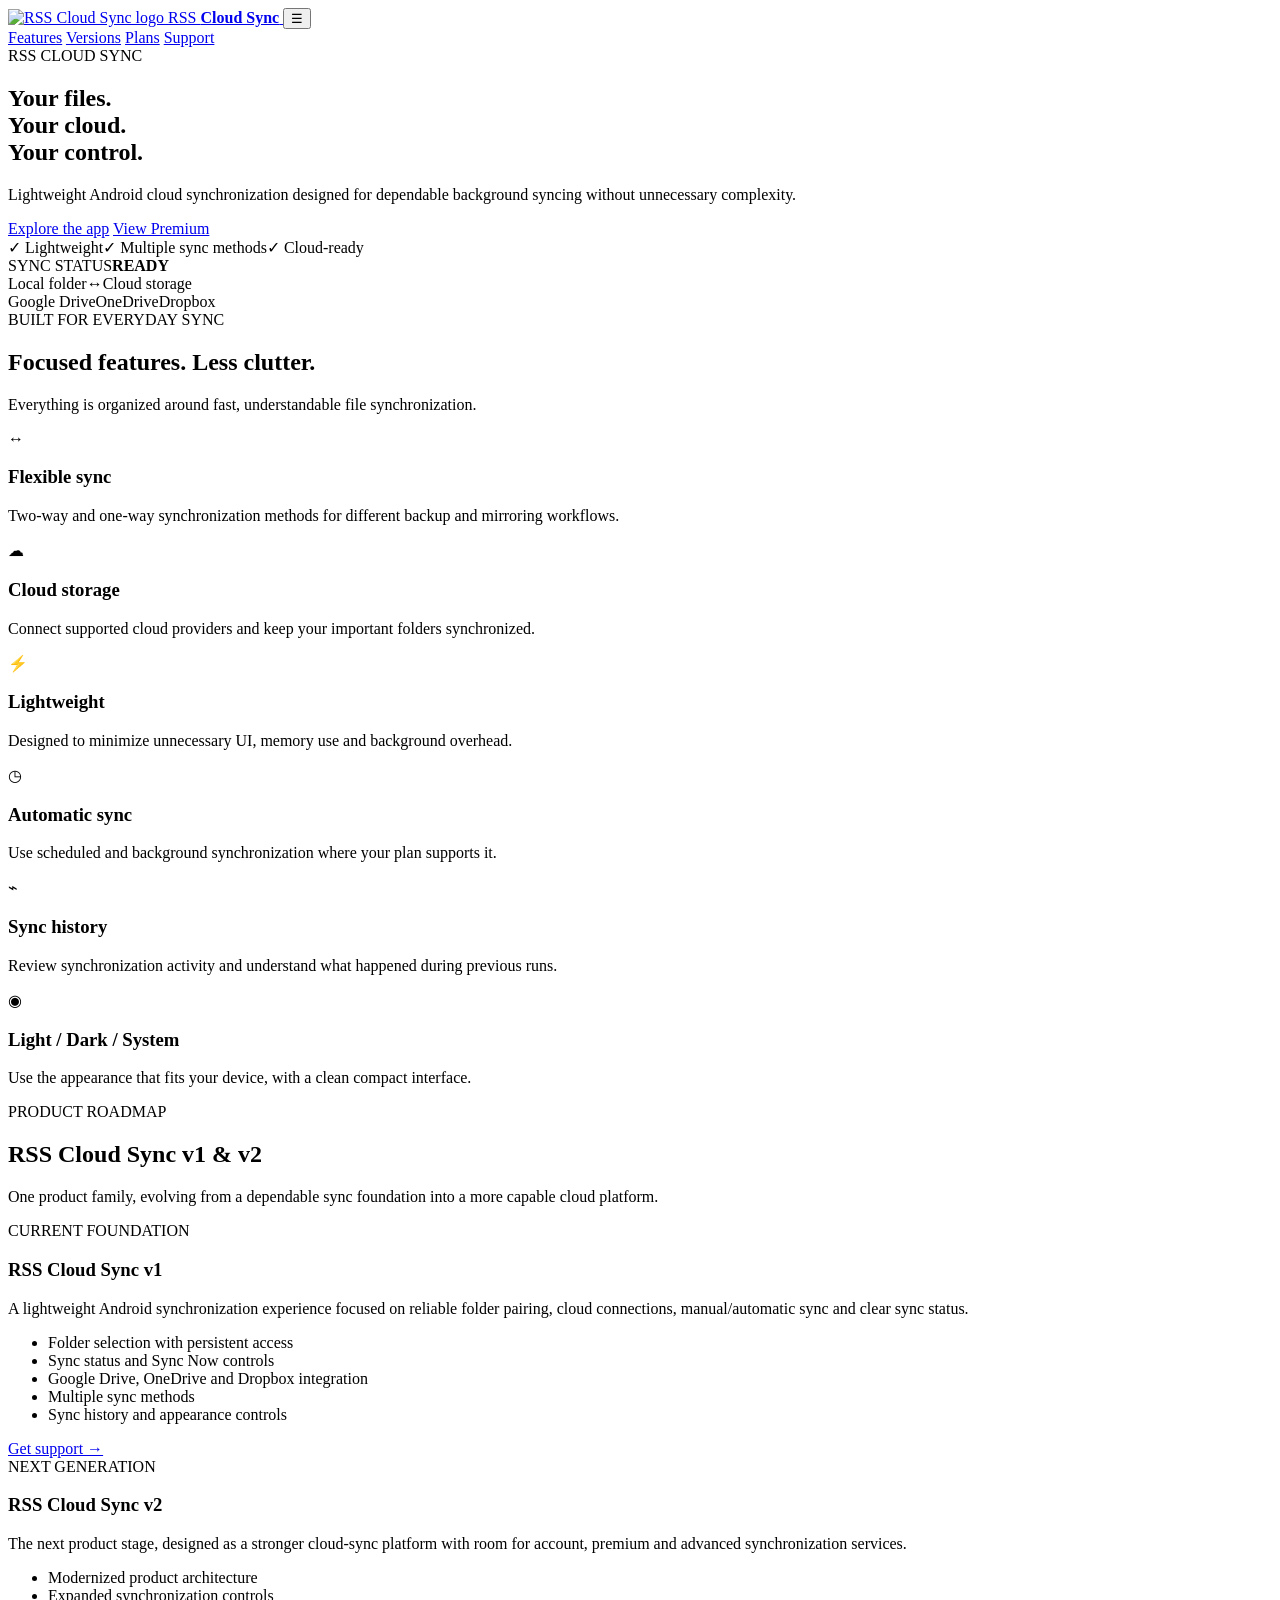
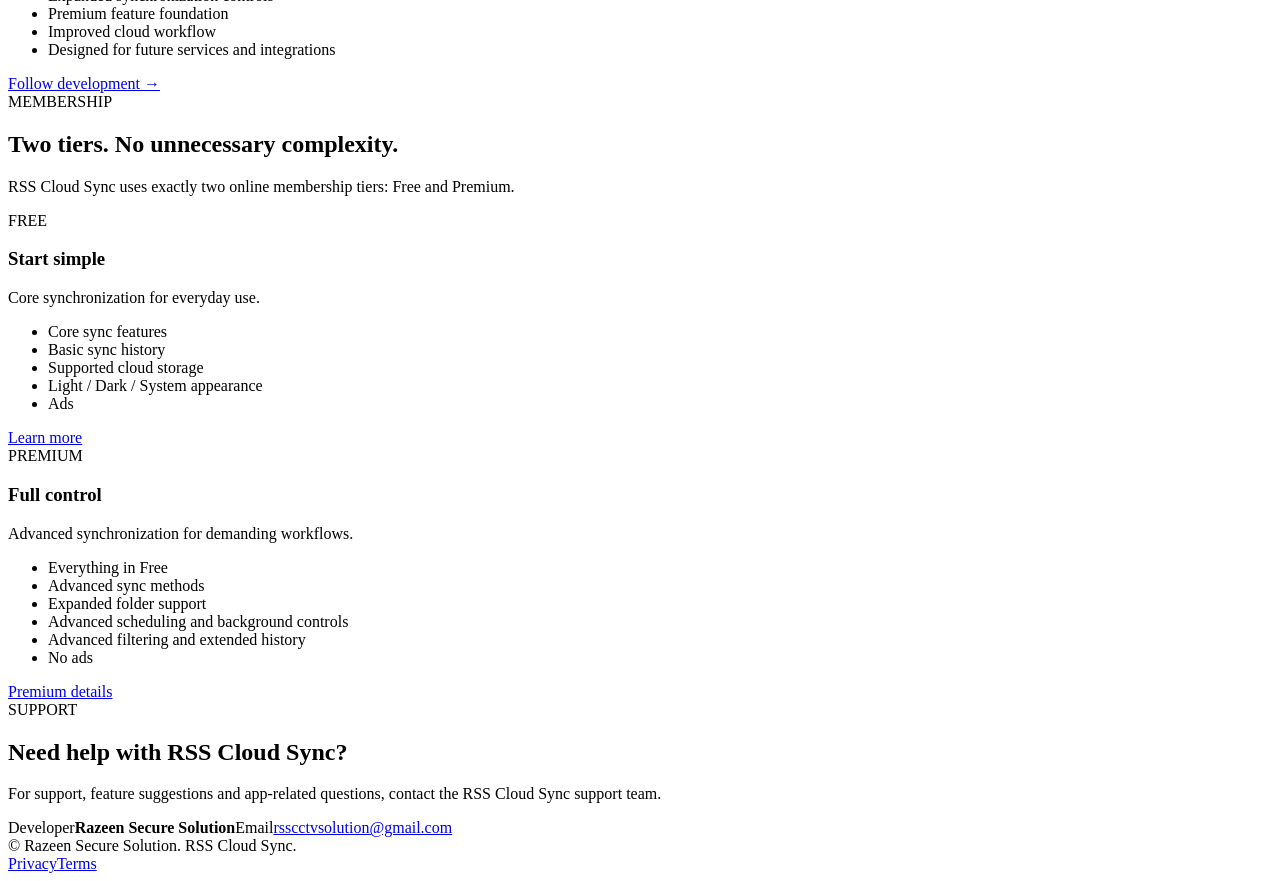
==== website/index.html @ 48464748 "Create RSS Cloud Sync website foundation" ====
<!doctype html>
<html lang="en">
<head>
  <meta charset="utf-8">
  <meta name="viewport" content="width=device-width,initial-scale=1">
  <meta name="theme-color" content="#07111f">
  <meta name="description" content="RSS Cloud Sync — lightweight, reliable cloud synchronization for Android.">
  <title>RSS Cloud Sync — Simple. Secure. Synchronized.</title>
  <link rel="icon" href="https://raw.githubusercontent.com/riyazamra1/RSS-Cloud-Sync/main/app/src/main/res/mipmap-xxxhdpi/ic_launcher_rss.png">
  <link rel="stylesheet" href="styles.css">
</head>
<body>
  <header class="site-header">
    <a class="brand" href="#top" aria-label="RSS Cloud Sync home">
      <img src="https://raw.githubusercontent.com/riyazamra1/RSS-Cloud-Sync/main/app/src/main/res/mipmap-xxxhdpi/ic_launcher_rss.png" alt="RSS Cloud Sync logo">
      <span>RSS <b>Cloud Sync</b></span>
    </a>
    <button class="menu-btn" aria-label="Open menu" aria-expanded="false">☰</button>
    <nav class="nav" aria-label="Primary navigation">
      <a href="#features">Features</a>
      <a href="#versions">Versions</a>
      <a href="#plans">Plans</a>
      <a href="#support">Support</a>
    </nav>
  </header>

  <main id="top">
    <section class="hero section">
      <div class="hero-copy">
        <div class="eyebrow">RSS CLOUD SYNC</div>
        <h1>Your files.<br><span>Your cloud.<br>Your control.</span></h1>
        <p>Lightweight Android cloud synchronization designed for dependable background syncing without unnecessary complexity.</p>
        <div class="hero-actions">
          <a class="btn btn-primary" href="#versions">Explore the app</a>
          <a class="btn btn-ghost" href="#plans">View Premium</a>
        </div>
        <div class="trust-row"><span>✓ Lightweight</span><span>✓ Multiple sync methods</span><span>✓ Cloud-ready</span></div>
      </div>
      <div class="hero-art" aria-hidden="true">
        <div class="orb orb-a"></div><div class="orb orb-b"></div>
        <div class="sync-card">
          <div class="sync-card-top"><span class="status-dot"></span><span>SYNC STATUS</span><strong>READY</strong></div>
          <div class="progress"><span></span></div>
          <div class="sync-meta"><span>Local folder</span><b>↔</b><span>Cloud storage</span></div>
          <div class="mini-grid"><span>Google Drive</span><span>OneDrive</span><span>Dropbox</span></div>
        </div>
      </div>
    </section>

    <section id="features" class="section">
      <div class="section-heading"><div class="eyebrow">BUILT FOR EVERYDAY SYNC</div><h2>Focused features. Less clutter.</h2><p>Everything is organized around fast, understandable file synchronization.</p></div>
      <div class="feature-grid">
        <article class="feature"><div class="icon">↔</div><h3>Flexible sync</h3><p>Two-way and one-way synchronization methods for different backup and mirroring workflows.</p></article>
        <article class="feature"><div class="icon">☁</div><h3>Cloud storage</h3><p>Connect supported cloud providers and keep your important folders synchronized.</p></article>
        <article class="feature"><div class="icon">⚡</div><h3>Lightweight</h3><p>Designed to minimize unnecessary UI, memory use and background overhead.</p></article>
        <article class="feature"><div class="icon">◷</div><h3>Automatic sync</h3><p>Use scheduled and background synchronization where your plan supports it.</p></article>
        <article class="feature"><div class="icon">⌁</div><h3>Sync history</h3><p>Review synchronization activity and understand what happened during previous runs.</p></article>
        <article class="feature"><div class="icon">◉</div><h3>Light / Dark / System</h3><p>Use the appearance that fits your device, with a clean compact interface.</p></article>
      </div>
    </section>

    <section id="versions" class="section version-section">
      <div class="section-heading"><div class="eyebrow">PRODUCT ROADMAP</div><h2>RSS Cloud Sync v1 &amp; v2</h2><p>One product family, evolving from a dependable sync foundation into a more capable cloud platform.</p></div>
      <div class="version-grid">
        <article class="version-card current"><div class="version-tag">CURRENT FOUNDATION</div><h3>RSS Cloud Sync v1</h3><p>A lightweight Android synchronization experience focused on reliable folder pairing, cloud connections, manual/automatic sync and clear sync status.</p><ul><li>Folder selection with persistent access</li><li>Sync status and Sync Now controls</li><li>Google Drive, OneDrive and Dropbox integration</li><li>Multiple sync methods</li><li>Sync history and appearance controls</li></ul><a class="text-link" href="#support">Get support →</a></article>
        <article class="version-card next"><div class="version-tag">NEXT GENERATION</div><h3>RSS Cloud Sync v2</h3><p>The next product stage, designed as a stronger cloud-sync platform with room for account, premium and advanced synchronization services.</p><ul><li>Modernized product architecture</li><li>Expanded synchronization controls</li><li>Premium feature foundation</li><li>Improved cloud workflow</li><li>Designed for future services and integrations</li></ul><a class="text-link" href="#support">Follow development →</a></article>
      </div>
    </section>

    <section id="plans" class="section">
      <div class="section-heading"><div class="eyebrow">MEMBERSHIP</div><h2>Two tiers. No unnecessary complexity.</h2><p>RSS Cloud Sync uses exactly two online membership tiers: Free and Premium.</p></div>
      <div class="plans">
        <article class="plan"><div><span class="plan-label">FREE</span><h3>Start simple</h3><p>Core synchronization for everyday use.</p><ul><li>Core sync features</li><li>Basic sync history</li><li>Supported cloud storage</li><li>Light / Dark / System appearance</li><li>Ads</li></ul></div><a class="btn btn-ghost" href="#support">Learn more</a></article>
        <article class="plan premium"><div><span class="plan-label">PREMIUM</span><h3>Full control</h3><p>Advanced synchronization for demanding workflows.</p><ul><li>Everything in Free</li><li>Advanced sync methods</li><li>Expanded folder support</li><li>Advanced scheduling and background controls</li><li>Advanced filtering and extended history</li><li>No ads</li></ul></div><a class="btn btn-primary" href="#support">Premium details</a></article>
      </div>
    </section>

    <section id="support" class="section support">
      <div><div class="eyebrow">SUPPORT</div><h2>Need help with RSS Cloud Sync?</h2><p>For support, feature suggestions and app-related questions, contact the RSS Cloud Sync support team.</p></div>
      <div class="support-card"><span>Developer</span><strong>Razeen Secure Solution</strong><span>Email</span><a href="mailto:rsscctvsolution@gmail.com">rsscctvsolution@gmail.com</a></div>
    </section>
  </main>

  <footer class="footer"><div>© <span id="year"></span> Razeen Secure Solution. RSS Cloud Sync.</div><div><a href="privacy.html">Privacy</a><a href="terms.html">Terms</a></div></footer>
  <script src="script.js"></script>
</body>
</html>
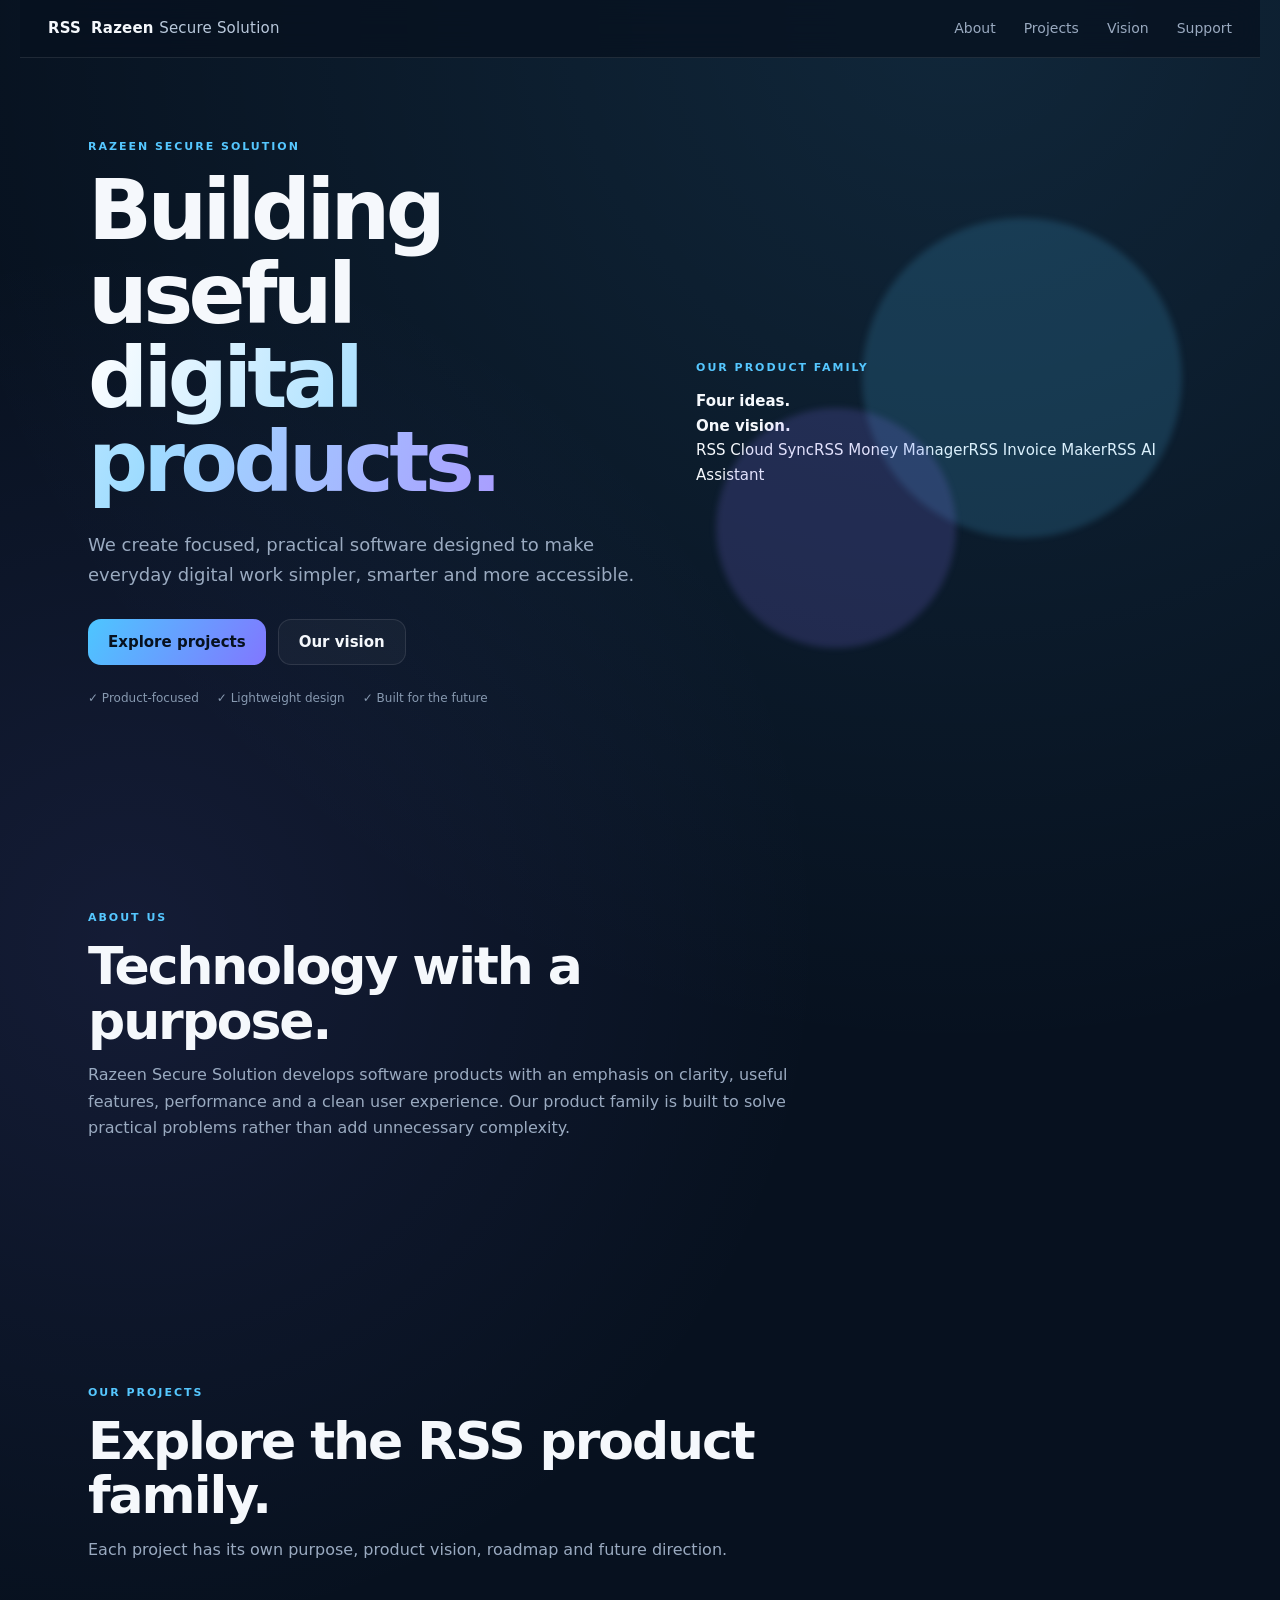
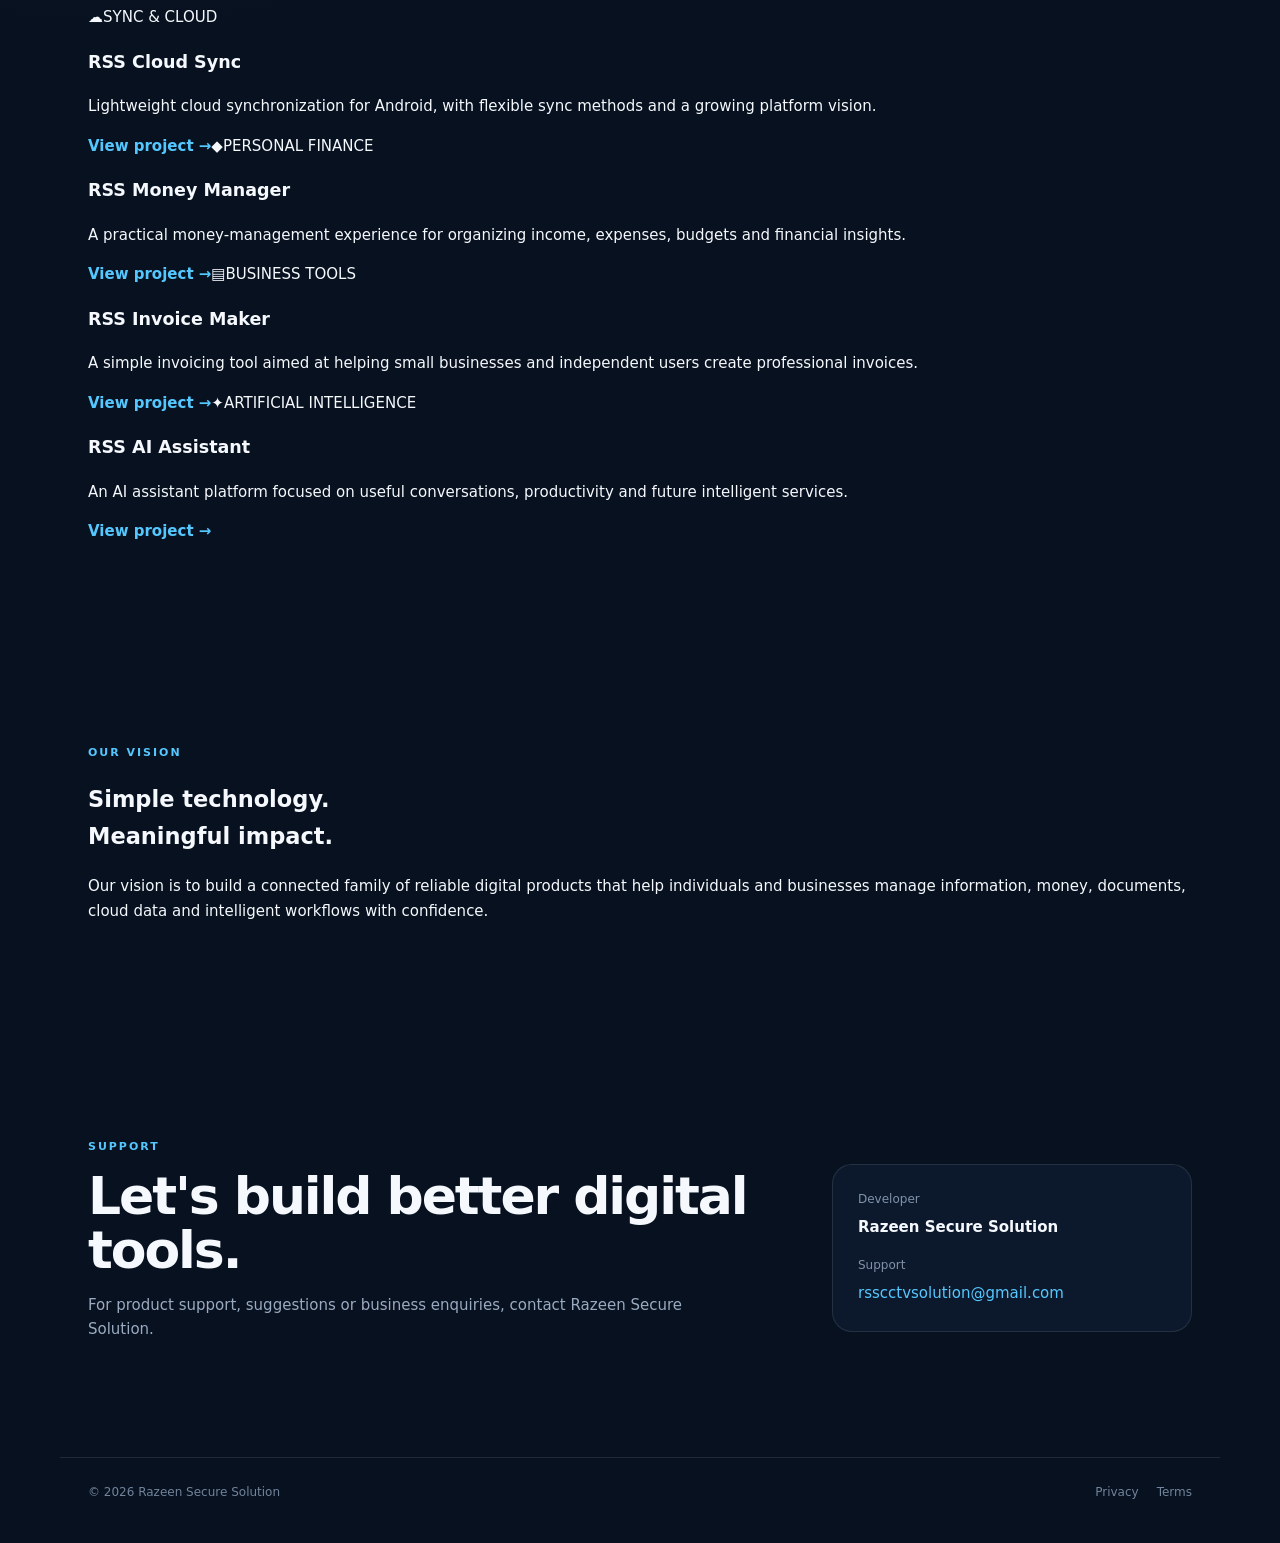
==== commit 9101fa12: "Build Razeen Secure Solution company homepage" ====
--- a/website/index.html
+++ b/website/index.html
@@ -1,87 +1 @@
-<!doctype html>
-<html lang="en">
-<head>
-  <meta charset="utf-8">
-  <meta name="viewport" content="width=device-width,initial-scale=1">
-  <meta name="theme-color" content="#07111f">
-  <meta name="description" content="RSS Cloud Sync — lightweight, reliable cloud synchronization for Android.">
-  <title>RSS Cloud Sync — Simple. Secure. Synchronized.</title>
-  <link rel="icon" href="https://raw.githubusercontent.com/riyazamra1/RSS-Cloud-Sync/main/app/src/main/res/mipmap-xxxhdpi/ic_launcher_rss.png">
-  <link rel="stylesheet" href="styles.css">
-</head>
-<body>
-  <header class="site-header">
-    <a class="brand" href="#top" aria-label="RSS Cloud Sync home">
-      <img src="https://raw.githubusercontent.com/riyazamra1/RSS-Cloud-Sync/main/app/src/main/res/mipmap-xxxhdpi/ic_launcher_rss.png" alt="RSS Cloud Sync logo">
-      <span>RSS <b>Cloud Sync</b></span>
-    </a>
-    <button class="menu-btn" aria-label="Open menu" aria-expanded="false">☰</button>
-    <nav class="nav" aria-label="Primary navigation">
-      <a href="#features">Features</a>
-      <a href="#versions">Versions</a>
-      <a href="#plans">Plans</a>
-      <a href="#support">Support</a>
-    </nav>
-  </header>
-
-  <main id="top">
-    <section class="hero section">
-      <div class="hero-copy">
-        <div class="eyebrow">RSS CLOUD SYNC</div>
-        <h1>Your files.<br><span>Your cloud.<br>Your control.</span></h1>
-        <p>Lightweight Android cloud synchronization designed for dependable background syncing without unnecessary complexity.</p>
-        <div class="hero-actions">
-          <a class="btn btn-primary" href="#versions">Explore the app</a>
-          <a class="btn btn-ghost" href="#plans">View Premium</a>
-        </div>
-        <div class="trust-row"><span>✓ Lightweight</span><span>✓ Multiple sync methods</span><span>✓ Cloud-ready</span></div>
-      </div>
-      <div class="hero-art" aria-hidden="true">
-        <div class="orb orb-a"></div><div class="orb orb-b"></div>
-        <div class="sync-card">
-          <div class="sync-card-top"><span class="status-dot"></span><span>SYNC STATUS</span><strong>READY</strong></div>
-          <div class="progress"><span></span></div>
-          <div class="sync-meta"><span>Local folder</span><b>↔</b><span>Cloud storage</span></div>
-          <div class="mini-grid"><span>Google Drive</span><span>OneDrive</span><span>Dropbox</span></div>
-        </div>
-      </div>
-    </section>
-
-    <section id="features" class="section">
-      <div class="section-heading"><div class="eyebrow">BUILT FOR EVERYDAY SYNC</div><h2>Focused features. Less clutter.</h2><p>Everything is organized around fast, understandable file synchronization.</p></div>
-      <div class="feature-grid">
-        <article class="feature"><div class="icon">↔</div><h3>Flexible sync</h3><p>Two-way and one-way synchronization methods for different backup and mirroring workflows.</p></article>
-        <article class="feature"><div class="icon">☁</div><h3>Cloud storage</h3><p>Connect supported cloud providers and keep your important folders synchronized.</p></article>
-        <article class="feature"><div class="icon">⚡</div><h3>Lightweight</h3><p>Designed to minimize unnecessary UI, memory use and background overhead.</p></article>
-        <article class="feature"><div class="icon">◷</div><h3>Automatic sync</h3><p>Use scheduled and background synchronization where your plan supports it.</p></article>
-        <article class="feature"><div class="icon">⌁</div><h3>Sync history</h3><p>Review synchronization activity and understand what happened during previous runs.</p></article>
-        <article class="feature"><div class="icon">◉</div><h3>Light / Dark / System</h3><p>Use the appearance that fits your device, with a clean compact interface.</p></article>
-      </div>
-    </section>
-
-    <section id="versions" class="section version-section">
-      <div class="section-heading"><div class="eyebrow">PRODUCT ROADMAP</div><h2>RSS Cloud Sync v1 &amp; v2</h2><p>One product family, evolving from a dependable sync foundation into a more capable cloud platform.</p></div>
-      <div class="version-grid">
-        <article class="version-card current"><div class="version-tag">CURRENT FOUNDATION</div><h3>RSS Cloud Sync v1</h3><p>A lightweight Android synchronization experience focused on reliable folder pairing, cloud connections, manual/automatic sync and clear sync status.</p><ul><li>Folder selection with persistent access</li><li>Sync status and Sync Now controls</li><li>Google Drive, OneDrive and Dropbox integration</li><li>Multiple sync methods</li><li>Sync history and appearance controls</li></ul><a class="text-link" href="#support">Get support →</a></article>
-        <article class="version-card next"><div class="version-tag">NEXT GENERATION</div><h3>RSS Cloud Sync v2</h3><p>The next product stage, designed as a stronger cloud-sync platform with room for account, premium and advanced synchronization services.</p><ul><li>Modernized product architecture</li><li>Expanded synchronization controls</li><li>Premium feature foundation</li><li>Improved cloud workflow</li><li>Designed for future services and integrations</li></ul><a class="text-link" href="#support">Follow development →</a></article>
-      </div>
-    </section>
-
-    <section id="plans" class="section">
-      <div class="section-heading"><div class="eyebrow">MEMBERSHIP</div><h2>Two tiers. No unnecessary complexity.</h2><p>RSS Cloud Sync uses exactly two online membership tiers: Free and Premium.</p></div>
-      <div class="plans">
-        <article class="plan"><div><span class="plan-label">FREE</span><h3>Start simple</h3><p>Core synchronization for everyday use.</p><ul><li>Core sync features</li><li>Basic sync history</li><li>Supported cloud storage</li><li>Light / Dark / System appearance</li><li>Ads</li></ul></div><a class="btn btn-ghost" href="#support">Learn more</a></article>
-        <article class="plan premium"><div><span class="plan-label">PREMIUM</span><h3>Full control</h3><p>Advanced synchronization for demanding workflows.</p><ul><li>Everything in Free</li><li>Advanced sync methods</li><li>Expanded folder support</li><li>Advanced scheduling and background controls</li><li>Advanced filtering and extended history</li><li>No ads</li></ul></div><a class="btn btn-primary" href="#support">Premium details</a></article>
-      </div>
-    </section>
-
-    <section id="support" class="section support">
-      <div><div class="eyebrow">SUPPORT</div><h2>Need help with RSS Cloud Sync?</h2><p>For support, feature suggestions and app-related questions, contact the RSS Cloud Sync support team.</p></div>
-      <div class="support-card"><span>Developer</span><strong>Razeen Secure Solution</strong><span>Email</span><a href="mailto:rsscctvsolution@gmail.com">rsscctvsolution@gmail.com</a></div>
-    </section>
-  </main>
-
-  <footer class="footer"><div>© <span id="year"></span> Razeen Secure Solution. RSS Cloud Sync.</div><div><a href="privacy.html">Privacy</a><a href="terms.html">Terms</a></div></footer>
-  <script src="script.js"></script>
-</body>
-</html>
+<!doctype html><html lang="en"><head><meta charset="utf-8"><meta name="viewport" content="width=device-width,initial-scale=1"><meta name="theme-color" content="#07111f"><meta name="description" content="Razeen Secure Solution — digital products for cloud sync, finance, invoicing and AI assistance."><title>Razeen Secure Solution — Digital Products</title><link rel="stylesheet" href="styles.css"></head><body><header class="site-header"><a class="brand" href="index.html"><span class="brand-mark">RSS</span><span>Razeen <b>Secure Solution</b></span></a><button class="menu-btn">☰</button><nav class="nav"><a href="#about">About</a><a href="#projects">Projects</a><a href="#vision">Vision</a><a href="#support">Support</a></nav></header><main><section class="hero section"><div><div class="eyebrow">RAZEEN SECURE SOLUTION</div><h1>Building useful<br><span>digital products.</span></h1><p>We create focused, practical software designed to make everyday digital work simpler, smarter and more accessible.</p><div class="hero-actions"><a class="btn btn-primary" href="#projects">Explore projects</a><a class="btn btn-ghost" href="#vision">Our vision</a></div><div class="trust-row"><span>✓ Product-focused</span><span>✓ Lightweight design</span><span>✓ Built for the future</span></div></div><div class="hero-art"><div class="orb orb-a"></div><div class="orb orb-b"></div><div class="company-card"><div class="eyebrow">OUR PRODUCT FAMILY</div><strong>Four ideas.<br>One vision.</strong><div class="product-list"><span>RSS Cloud Sync</span><span>RSS Money Manager</span><span>RSS Invoice Maker</span><span>RSS AI Assistant</span></div></div></div></section><section id="about" class="section"><div class="section-heading"><div class="eyebrow">ABOUT US</div><h2>Technology with a purpose.</h2><p>Razeen Secure Solution develops software products with an emphasis on clarity, useful features, performance and a clean user experience. Our product family is built to solve practical problems rather than add unnecessary complexity.</p></div></section><section id="projects" class="section project-section"><div class="section-heading"><div class="eyebrow">OUR PROJECTS</div><h2>Explore the RSS product family.</h2><p>Each project has its own purpose, product vision, roadmap and future direction.</p></div><div class="project-grid"><a class="project-card" href="cloud-sync.html"><span class="project-icon">☁</span><label>SYNC & CLOUD</label><h3>RSS Cloud Sync</h3><p>Lightweight cloud synchronization for Android, with flexible sync methods and a growing platform vision.</p><span class="text-link">View project →</span></a><a class="project-card" href="money-manager.html"><span class="project-icon">◆</span><label>PERSONAL FINANCE</label><h3>RSS Money Manager</h3><p>A practical money-management experience for organizing income, expenses, budgets and financial insights.</p><span class="text-link">View project →</span></a><a class="project-card" href="invoice-maker.html"><span class="project-icon">▤</span><label>BUSINESS TOOLS</label><h3>RSS Invoice Maker</h3><p>A simple invoicing tool aimed at helping small businesses and independent users create professional invoices.</p><span class="text-link">View project →</span></a><a class="project-card" href="ai-assistant.html"><span class="project-icon">✦</span><label>ARTIFICIAL INTELLIGENCE</label><h3>RSS AI Assistant</h3><p>An AI assistant platform focused on useful conversations, productivity and future intelligent services.</p><span class="text-link">View project →</span></a></div></section><section id="vision" class="section vision"><div class="vision-card"><div><div class="eyebrow">OUR VISION</div><h2>Simple technology.<br>Meaningful impact.</h2></div><p>Our vision is to build a connected family of reliable digital products that help individuals and businesses manage information, money, documents, cloud data and intelligent workflows with confidence.</p></div></section><section id="support" class="section support"><div><div class="eyebrow">SUPPORT</div><h2>Let's build better digital tools.</h2><p>For product support, suggestions or business enquiries, contact Razeen Secure Solution.</p></div><div class="support-card"><span>Developer</span><strong>Razeen Secure Solution</strong><span>Support</span><a href="mailto:rsscctvsolution@gmail.com">rsscctvsolution@gmail.com</a></div></section></main><footer class="footer"><div>© <span id="year"></span> Razeen Secure Solution</div><div><a href="privacy.html">Privacy</a><a href="terms.html">Terms</a></div></footer><script src="script.js"></script></body></html>
--- a/website/styles.css
+++ b/website/styles.css
@@ -0,0 +1 @@
+:root{--bg:#07111f;--panel:rgba(16,30,50,.72);--panel2:#0d1b2e;--text:#f5f8fc;--muted:#9aaac0;--line:rgba(255,255,255,.10);--accent:#55c7ff;--accent2:#8b7cff;--max:1160px}*{box-sizing:border-box}html{scroll-behavior:smooth}body{margin:0;background:radial-gradient(circle at 75% 0%,rgba(85,199,255,.12),transparent 32%),radial-gradient(circle at 10% 30%,rgba(139,124,255,.10),transparent 28%),var(--bg);color:var(--text);font:15px/1.65 Inter,ui-sans-serif,system-ui,-apple-system,BlinkMacSystemFont,"Segoe UI",sans-serif}a{color:inherit;text-decoration:none}.site-header{position:sticky;top:0;z-index:20;display:flex;align-items:center;justify-content:space-between;max-width:1240px;margin:auto;padding:16px 28px;background:rgba(7,17,31,.78);backdrop-filter:blur(18px);border-bottom:1px solid var(--line)}.brand{display:flex;align-items:center;gap:10px;font-weight:800;letter-spacing:.2px}.brand img{width:38px;height:38px;object-fit:contain}.brand b{font-weight:500;color:#b9c8db}.nav{display:flex;gap:28px;color:var(--muted);font-size:14px}.nav a:hover,.text-link:hover{color:var(--text)}.menu-btn{display:none;background:none;border:0;color:var(--text);font-size:24px}.section{max-width:var(--max);margin:auto;padding:100px 28px}.hero{min-height:720px;display:grid;grid-template-columns:1.05fr .95fr;align-items:center;gap:60px;padding-top:80px}.eyebrow{font-size:11px;font-weight:800;letter-spacing:.18em;color:var(--accent);margin-bottom:12px}.hero h1{font-size:clamp(48px,7vw,84px);line-height:1.0;letter-spacing:-.055em;margin:0 0 26px}.hero h1 span{background:linear-gradient(110deg,#fff,#9fdcff 48%,#a99dff);-webkit-background-clip:text;background-clip:text;color:transparent}.hero p{max-width:590px;font-size:18px;color:var(--muted);margin:0 0 30px}.hero-actions{display:flex;gap:12px;flex-wrap:wrap}.btn{display:inline-flex;justify-content:center;align-items:center;min-height:46px;padding:0 20px;border-radius:13px;border:1px solid var(--line);font-weight:750}.btn-primary{background:linear-gradient(120deg,#4dc6ff,#8177ff);color:#07111f;border:0}.btn-ghost{background:rgba(255,255,255,.035)}.trust-row{display:flex;gap:18px;flex-wrap:wrap;color:#8799b0;font-size:12px;margin-top:24px}.hero-art{min-height:470px;position:relative;display:grid;place-items:center}.orb{position:absolute;border-radius:999px;filter:blur(3px)}.orb-a{width:320px;height:320px;background:rgba(85,199,255,.16);top:30px;right:10px}.orb-b{width:240px;height:240px;background:rgba(139,124,255,.18);bottom:10px;left:20px}.sync-card{position:relative;width:min(430px,90%);padding:24px;border:1px solid rgba(255,255,255,.13);border-radius:28px;background:linear-gradient(145deg,rgba(22,40,64,.9),rgba(8,19,34,.92));box-shadow:0 30px 80px rgba(0,0,0,.35);transform:rotate(2deg)}.sync-card-top,.sync-meta{display:flex;align-items:center;gap:9px}.sync-card-top strong{margin-left:auto;font-size:11px;color:#70e1ad}.status-dot{width:8px;height:8px;border-radius:50%;background:#61dda3;box-shadow:0 0 15px #61dda3}.sync-card-top{font-size:11px;letter-spacing:.14em;color:#9eb0c6}.progress{height:8px;border-radius:99px;background:#1a2a3d;margin:30px 0 20px;overflow:hidden}.progress span{display:block;width:72%;height:100%;border-radius:inherit;background:linear-gradient(90deg,#55c7ff,#8b7cff)}.sync-meta{justify-content:space-between;color:#a9b8ca;font-size:13px}.sync-meta b{font-size:20px;color:#fff}.mini-grid{display:grid;grid-template-columns:repeat(3,1fr);gap:8px;margin-top:24px}.mini-grid span{padding:10px;border-radius:10px;background:rgba(255,255,255,.045);text-align:center;font-size:11px;color:#91a3b8}.section-heading{max-width:700px;margin-bottom:42px}.section-heading h2{font-size:clamp(32px,5vw,52px);line-height:1.05;letter-spacing:-.04em;margin:0 0 14px}.section-heading p{color:var(--muted);margin:0;font-size:16px}.feature-grid{display:grid;grid-template-columns:repeat(3,1fr);gap:14px}.feature{padding:25px;border:1px solid var(--line);background:rgba(255,255,255,.025);border-radius:20px}.icon{width:38px;height:38px;display:grid;place-items:center;border-radius:12px;background:rgba(85,199,255,.10);color:var(--accent);font-size:20px;margin-bottom:18px}.feature h3{margin:0 0 7px;font-size:17px}.feature p,.version-card p,.plan p{margin:0;color:var(--muted)}.version-section{background:rgba(255,255,255,.015);max-width:none}.version-section>.section-heading,.version-grid{max-width:var(--max);margin-left:auto;margin-right:auto}.version-grid{display:grid;grid-template-columns:1fr 1fr;gap:18px}.version-card{padding:30px;border:1px solid var(--line);border-radius:24px;background:var(--panel)}.version-card.next{background:linear-gradient(145deg,rgba(34,29,65,.62),rgba(13,27,46,.7))}.version-tag,.plan-label{font-size:10px;letter-spacing:.15em;font-weight:800;color:#87a0ba}.version-card h3,.plan h3{font-size:28px;margin:10px 0 10px}.version-card ul,.plan ul{padding-left:19px;color:#c7d2df}.version-card li,.plan li{margin:7px 0}.text-link{color:var(--accent);font-weight:750}.plans{display:grid;grid-template-columns:1fr 1fr;gap:18px}.plan{display:flex;flex-direction:column;justify-content:space-between;gap:30px;padding:30px;border:1px solid var(--line);border-radius:24px;background:rgba(255,255,255,.025)}.plan.premium{background:linear-gradient(145deg,rgba(58,47,112,.35),rgba(255,255,255,.035));border-color:rgba(139,124,255,.35)}.plan .btn{align-self:flex-start}.support{display:grid;grid-template-columns:1fr 360px;gap:40px;align-items:center}.support h2{font-size:clamp(34px,5vw,52px);line-height:1.05;letter-spacing:-.04em;margin:0 0 14px}.support p{color:var(--muted);max-width:650px}.support-card{display:grid;gap:5px;padding:25px;border:1px solid var(--line);border-radius:20px;background:var(--panel)}.support-card span{color:#8092a9;font-size:12px}.support-card strong{margin-bottom:12px}.support-card a{color:var(--accent)}.footer{max-width:var(--max);margin:auto;padding:25px 28px 40px;border-top:1px solid var(--line);display:flex;justify-content:space-between;gap:20px;color:#71849c;font-size:12px}.footer div:last-child{display:flex;gap:18px}.footer a:hover{color:#fff}@media(max-width:800px){.site-header{padding:13px 18px}.nav{display:none;position:absolute;top:65px;left:12px;right:12px;flex-direction:column;gap:0;padding:10px;background:#0c1a2c;border:1px solid var(--line);border-radius:16px}.nav.open{display:flex}.nav a{padding:12px}.menu-btn{display:block}.section{padding:75px 20px}.hero{grid-template-columns:1fr;min-height:auto;padding-top:60px}.hero-art{min-height:370px}.feature-grid,.version-grid,.plans,.support{grid-template-columns:1fr}.support-card{max-width:none}.footer{margin:0 20px;padding-left:0;padding-right:0;flex-direction:column}.hero h1{font-size:54px}}
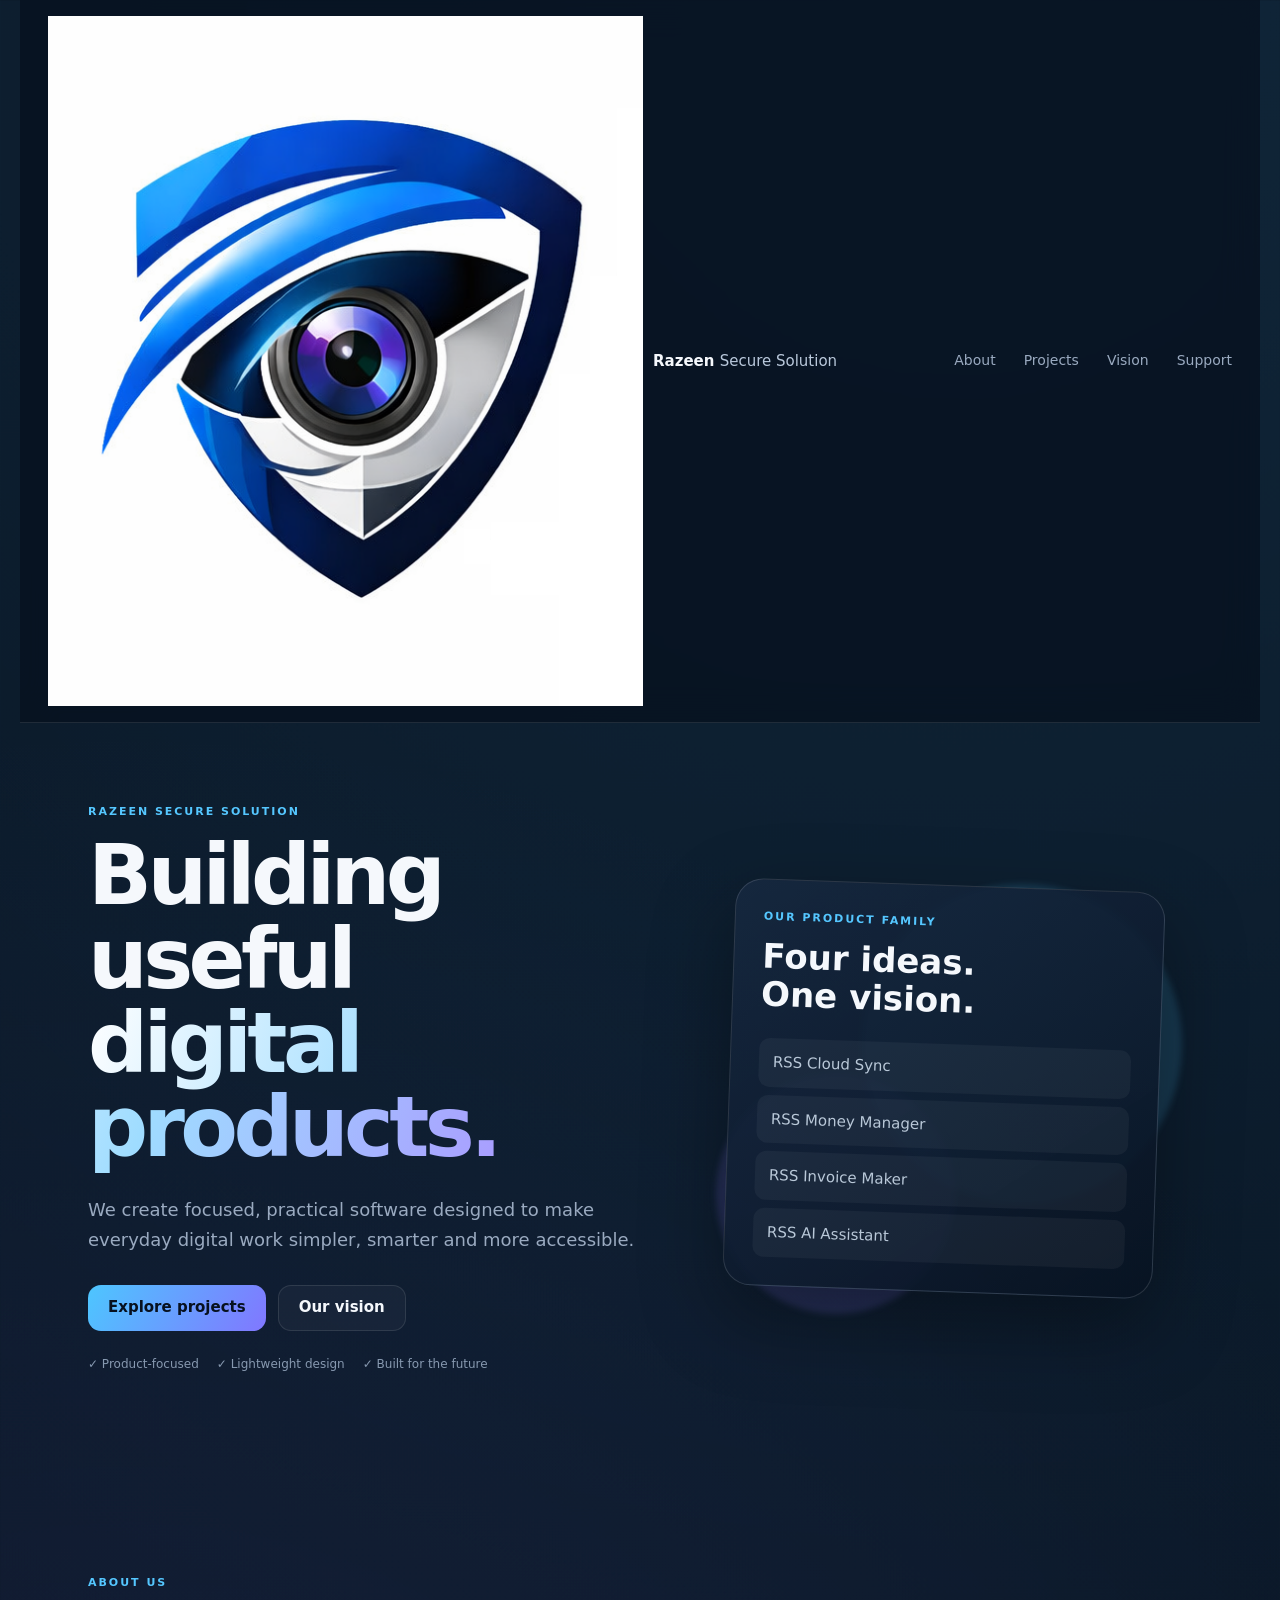
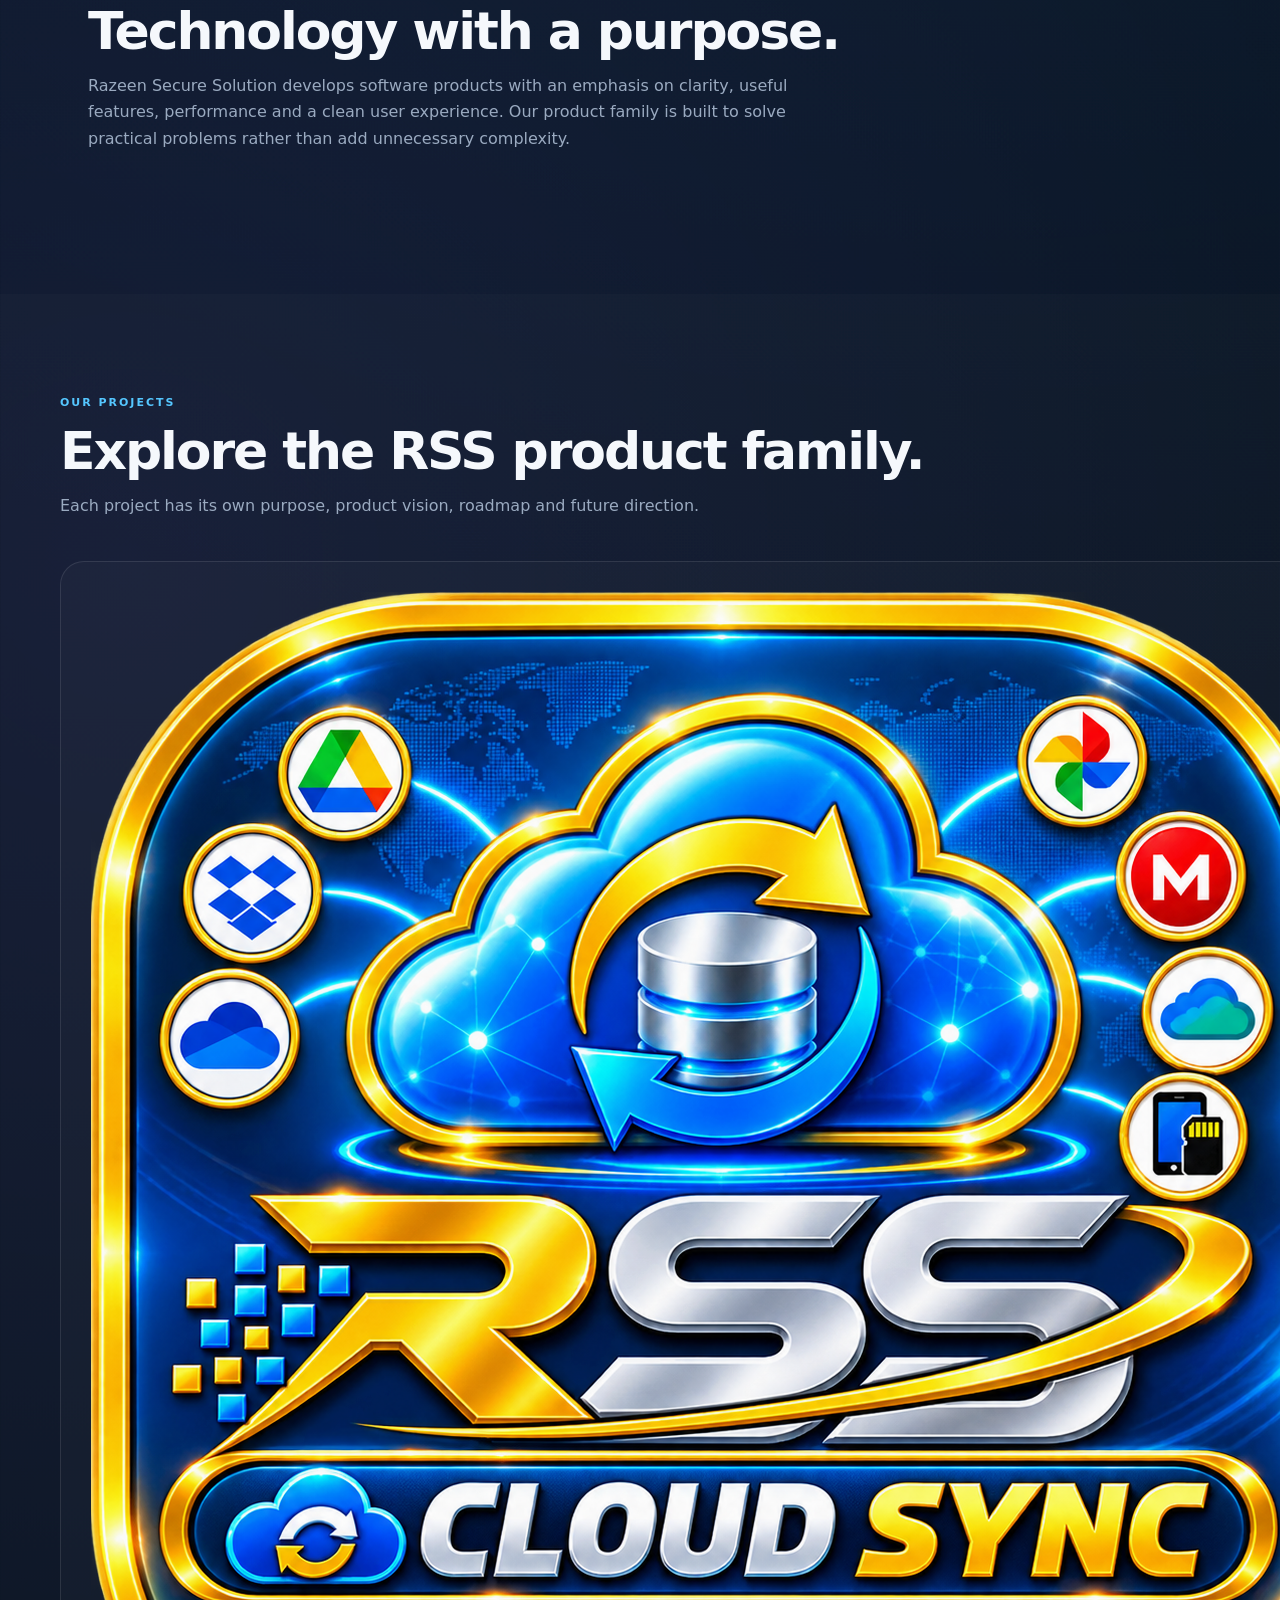
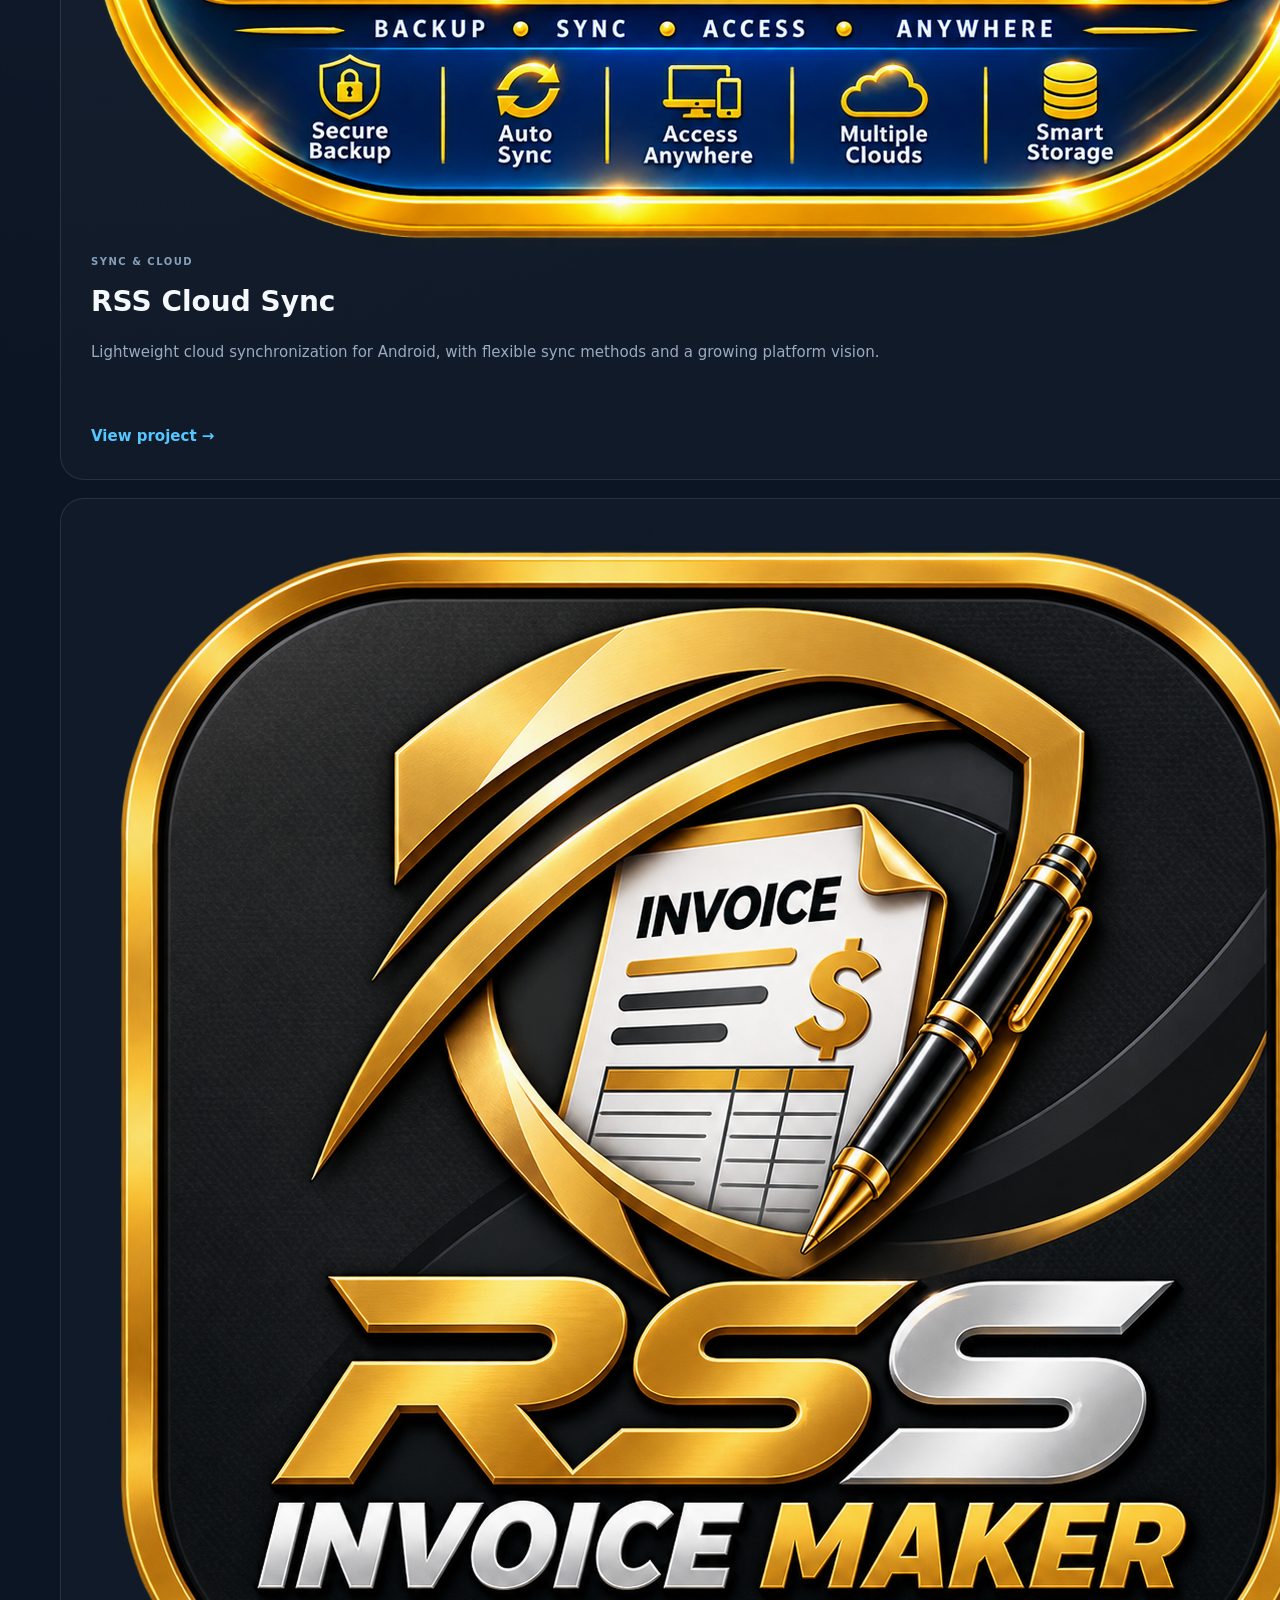
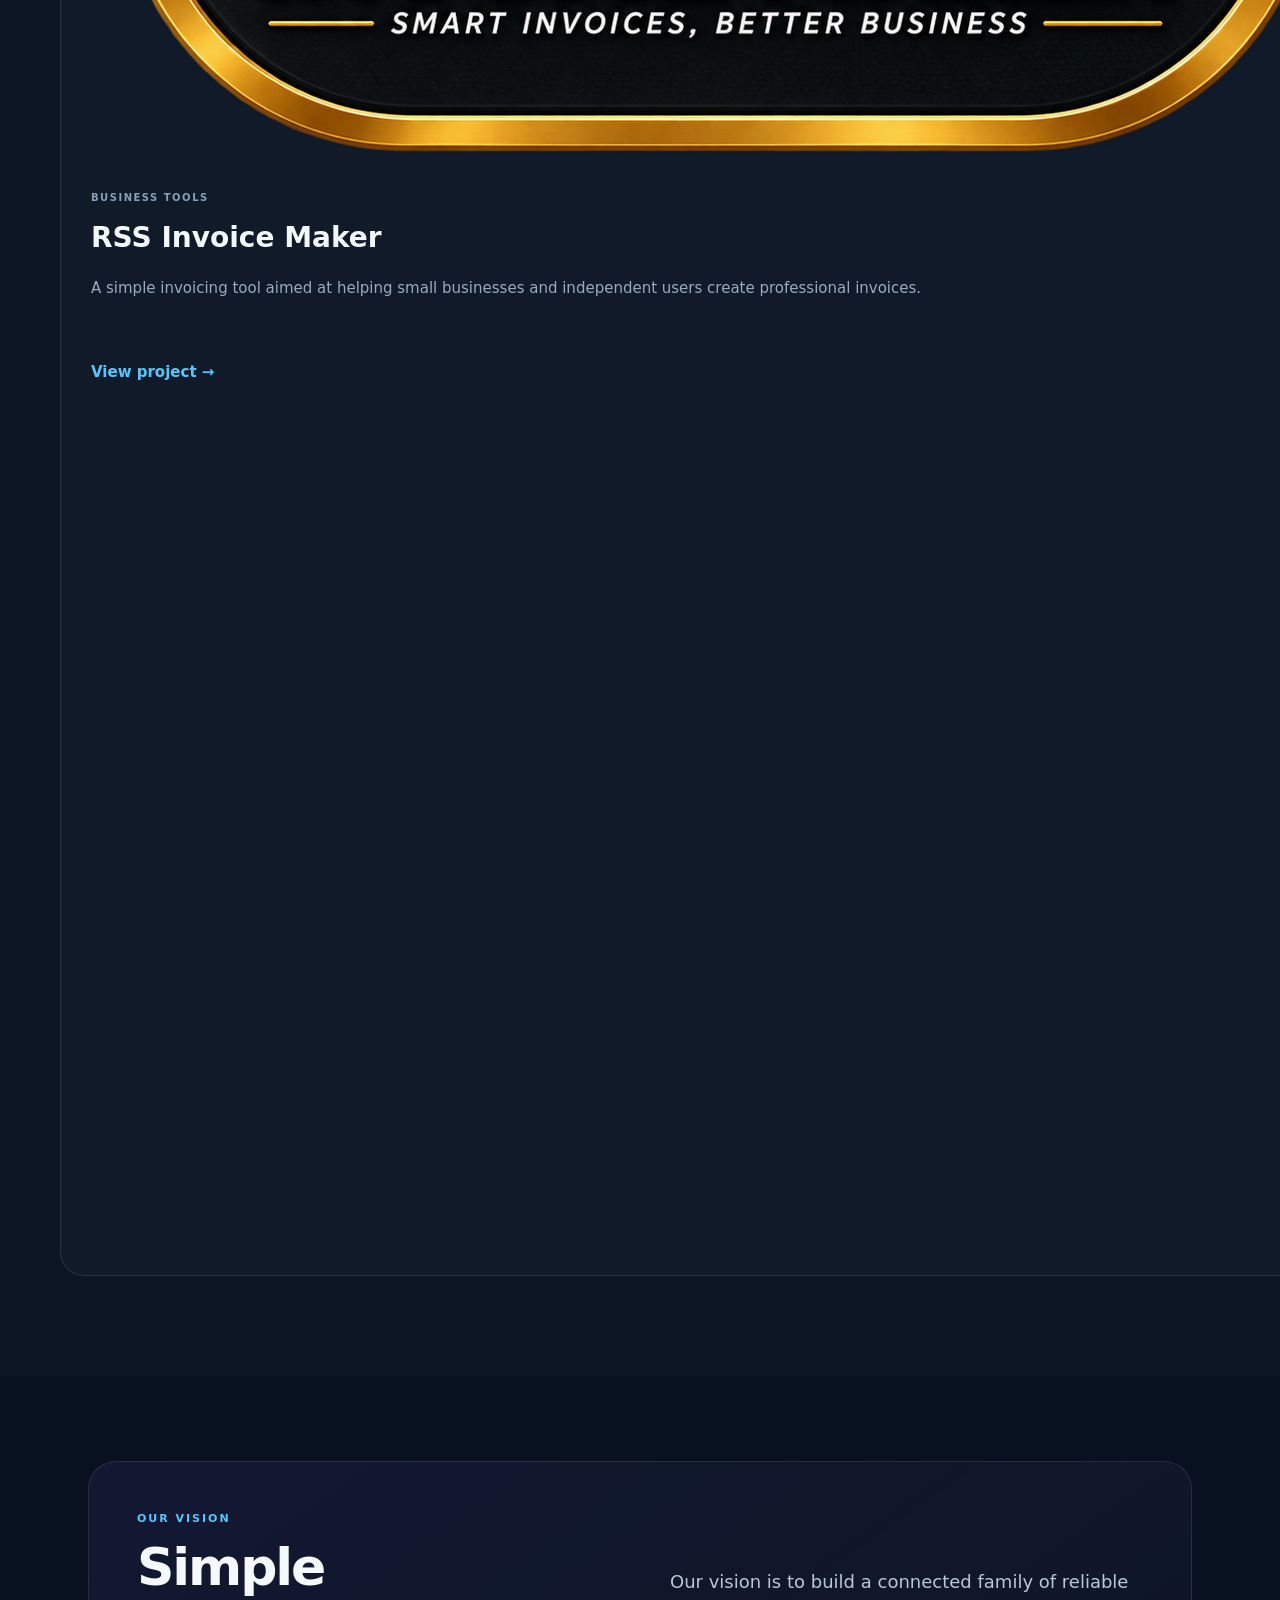
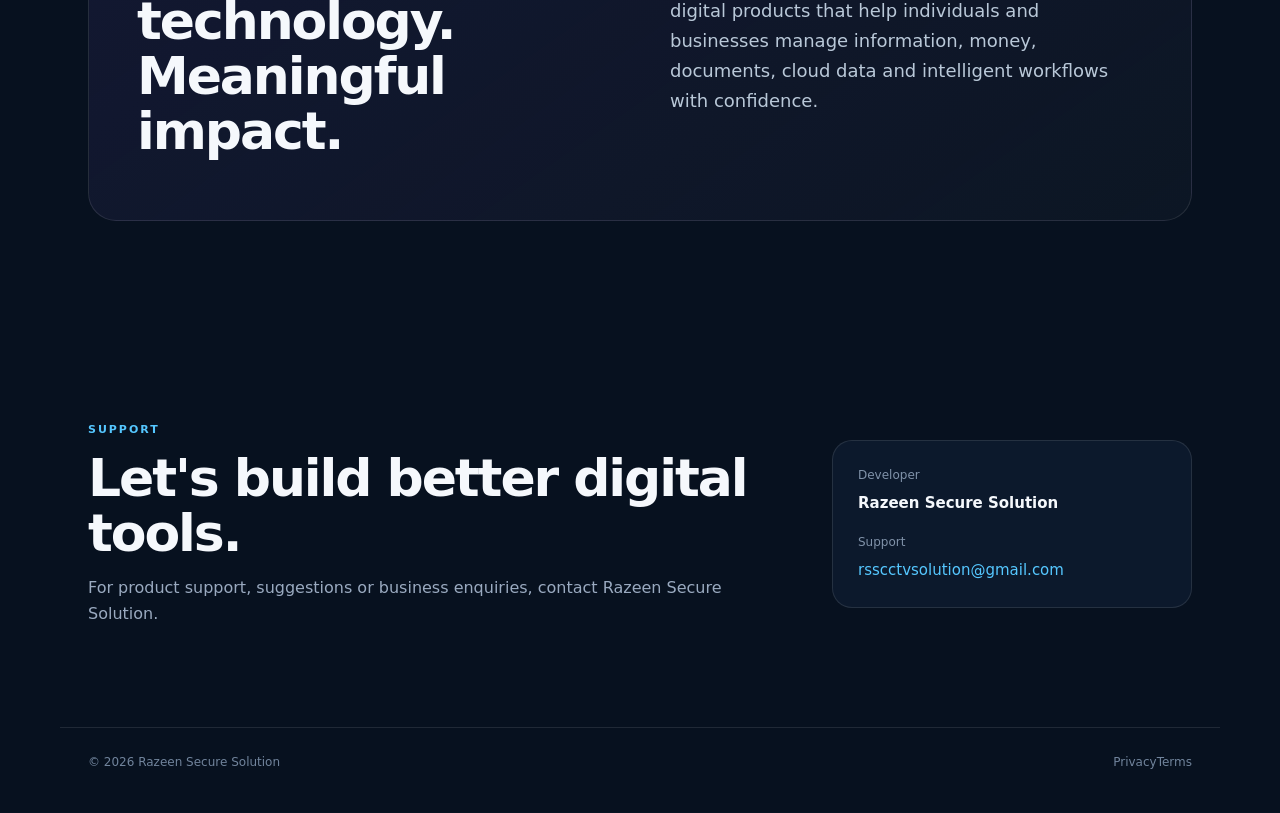
==== commit 6c725632: "Use official company and project logos on website" ====
--- a/website/index.html
+++ b/website/index.html
@@ -1 +1,26 @@
-<!doctype html><html lang="en"><head><meta charset="utf-8"><meta name="viewport" content="width=device-width,initial-scale=1"><meta name="theme-color" content="#07111f"><meta name="description" content="Razeen Secure Solution — digital products for cloud sync, finance, invoicing and AI assistance."><title>Razeen Secure Solution — Digital Products</title><link rel="stylesheet" href="styles.css"></head><body><header class="site-header"><a class="brand" href="index.html"><span class="brand-mark">RSS</span><span>Razeen <b>Secure Solution</b></span></a><button class="menu-btn">☰</button><nav class="nav"><a href="#about">About</a><a href="#projects">Projects</a><a href="#vision">Vision</a><a href="#support">Support</a></nav></header><main><section class="hero section"><div><div class="eyebrow">RAZEEN SECURE SOLUTION</div><h1>Building useful<br><span>digital products.</span></h1><p>We create focused, practical software designed to make everyday digital work simpler, smarter and more accessible.</p><div class="hero-actions"><a class="btn btn-primary" href="#projects">Explore projects</a><a class="btn btn-ghost" href="#vision">Our vision</a></div><div class="trust-row"><span>✓ Product-focused</span><span>✓ Lightweight design</span><span>✓ Built for the future</span></div></div><div class="hero-art"><div class="orb orb-a"></div><div class="orb orb-b"></div><div class="company-card"><div class="eyebrow">OUR PRODUCT FAMILY</div><strong>Four ideas.<br>One vision.</strong><div class="product-list"><span>RSS Cloud Sync</span><span>RSS Money Manager</span><span>RSS Invoice Maker</span><span>RSS AI Assistant</span></div></div></div></section><section id="about" class="section"><div class="section-heading"><div class="eyebrow">ABOUT US</div><h2>Technology with a purpose.</h2><p>Razeen Secure Solution develops software products with an emphasis on clarity, useful features, performance and a clean user experience. Our product family is built to solve practical problems rather than add unnecessary complexity.</p></div></section><section id="projects" class="section project-section"><div class="section-heading"><div class="eyebrow">OUR PROJECTS</div><h2>Explore the RSS product family.</h2><p>Each project has its own purpose, product vision, roadmap and future direction.</p></div><div class="project-grid"><a class="project-card" href="cloud-sync.html"><span class="project-icon">☁</span><label>SYNC & CLOUD</label><h3>RSS Cloud Sync</h3><p>Lightweight cloud synchronization for Android, with flexible sync methods and a growing platform vision.</p><span class="text-link">View project →</span></a><a class="project-card" href="money-manager.html"><span class="project-icon">◆</span><label>PERSONAL FINANCE</label><h3>RSS Money Manager</h3><p>A practical money-management experience for organizing income, expenses, budgets and financial insights.</p><span class="text-link">View project →</span></a><a class="project-card" href="invoice-maker.html"><span class="project-icon">▤</span><label>BUSINESS TOOLS</label><h3>RSS Invoice Maker</h3><p>A simple invoicing tool aimed at helping small businesses and independent users create professional invoices.</p><span class="text-link">View project →</span></a><a class="project-card" href="ai-assistant.html"><span class="project-icon">✦</span><label>ARTIFICIAL INTELLIGENCE</label><h3>RSS AI Assistant</h3><p>An AI assistant platform focused on useful conversations, productivity and future intelligent services.</p><span class="text-link">View project →</span></a></div></section><section id="vision" class="section vision"><div class="vision-card"><div><div class="eyebrow">OUR VISION</div><h2>Simple technology.<br>Meaningful impact.</h2></div><p>Our vision is to build a connected family of reliable digital products that help individuals and businesses manage information, money, documents, cloud data and intelligent workflows with confidence.</p></div></section><section id="support" class="section support"><div><div class="eyebrow">SUPPORT</div><h2>Let's build better digital tools.</h2><p>For product support, suggestions or business enquiries, contact Razeen Secure Solution.</p></div><div class="support-card"><span>Developer</span><strong>Razeen Secure Solution</strong><span>Support</span><a href="mailto:rsscctvsolution@gmail.com">rsscctvsolution@gmail.com</a></div></section></main><footer class="footer"><div>© <span id="year"></span> Razeen Secure Solution</div><div><a href="privacy.html">Privacy</a><a href="terms.html">Terms</a></div></footer><script src="script.js"></script></body></html>+<!doctype html>
+<html lang="en">
+<head>
+<meta charset="utf-8"><meta name="viewport" content="width=device-width,initial-scale=1">
+<meta name="theme-color" content="#07111f"><meta name="description" content="Razeen Secure Solution — digital products for cloud sync, finance, invoicing and AI assistance.">
+<title>Razeen Secure Solution — Digital Products</title><link rel="stylesheet" href="styles.css">
+</head>
+<body>
+<header class="site-header">
+<a class="brand" href="index.html"><img class="brand-logo" src="assets/logos/razeen-secure-solution-logo-only.png" alt="Razeen Secure Solution logo"><span>Razeen <b>Secure Solution</b></span></a>
+<button class="menu-btn">☰</button><nav class="nav"><a href="#about">About</a><a href="#projects">Projects</a><a href="#vision">Vision</a><a href="#support">Support</a></nav>
+</header>
+<main>
+<section class="hero section"><div><div class="eyebrow">RAZEEN SECURE SOLUTION</div><h1>Building useful<br><span>digital products.</span></h1><p>We create focused, practical software designed to make everyday digital work simpler, smarter and more accessible.</p><div class="hero-actions"><a class="btn btn-primary" href="#projects">Explore projects</a><a class="btn btn-ghost" href="#vision">Our vision</a></div><div class="trust-row"><span>✓ Product-focused</span><span>✓ Lightweight design</span><span>✓ Built for the future</span></div></div><div class="hero-art"><div class="orb orb-a"></div><div class="orb orb-b"></div><div class="company-card"><div class="eyebrow">OUR PRODUCT FAMILY</div><strong>Four ideas.<br>One vision.</strong><div class="product-list"><span>RSS Cloud Sync</span><span>RSS Money Manager</span><span>RSS Invoice Maker</span><span>RSS AI Assistant</span></div></div></div></section>
+<section id="about" class="section"><div class="section-heading"><div class="eyebrow">ABOUT US</div><h2>Technology with a purpose.</h2><p>Razeen Secure Solution develops software products with an emphasis on clarity, useful features, performance and a clean user experience. Our product family is built to solve practical problems rather than add unnecessary complexity.</p></div></section>
+<section id="projects" class="section project-section"><div class="section-heading"><div class="eyebrow">OUR PROJECTS</div><h2>Explore the RSS product family.</h2><p>Each project has its own purpose, product vision, roadmap and future direction.</p></div>
+<div class="project-grid">
+<a class="project-card" href="cloud-sync.html"><img class="project-logo" src="assets/logos/rss-cloud-sync-logo.png" alt="RSS Cloud Sync logo"><label>SYNC &amp; CLOUD</label><h3>RSS Cloud Sync</h3><p>Lightweight cloud synchronization for Android, with flexible sync methods and a growing platform vision.</p><span class="text-link">View project →</span></a>
+<a class="project-card" href="money-manager.html"><img class="project-logo" src="assets/logos/rss-money-manager-logo.png" alt="RSS Money Manager logo"><label>PERSONAL FINANCE</label><h3>RSS Money Manager</h3><p>A practical money-management experience for organizing income, expenses, budgets and financial insights.</p><span class="text-link">View project →</span></a>
+<a class="project-card" href="invoice-maker.html"><img class="project-logo" src="assets/logos/rss-invoice-maker-logo.png" alt="RSS Invoice Maker logo"><label>BUSINESS TOOLS</label><h3>RSS Invoice Maker</h3><p>A simple invoicing tool aimed at helping small businesses and independent users create professional invoices.</p><span class="text-link">View project →</span></a>
+<a class="project-card" href="ai-assistant.html"><img class="project-logo" src="assets/logos/rss-ai-assistant-logo.png" alt="RSS AI Assistant logo"><label>ARTIFICIAL INTELLIGENCE</label><h3>RSS AI Assistant</h3><p>An AI assistant platform focused on useful conversations, productivity and future intelligent services.</p><span class="text-link">View project →</span></a>
+</div></section>
+<section id="vision" class="section vision"><div class="vision-card"><div><div class="eyebrow">OUR VISION</div><h2>Simple technology.<br>Meaningful impact.</h2></div><p>Our vision is to build a connected family of reliable digital products that help individuals and businesses manage information, money, documents, cloud data and intelligent workflows with confidence.</p></div></section>
+<section id="support" class="section support"><div><div class="eyebrow">SUPPORT</div><h2>Let's build better digital tools.</h2><p>For product support, suggestions or business enquiries, contact Razeen Secure Solution.</p></div><div class="support-card"><span>Developer</span><strong>Razeen Secure Solution</strong><span>Support</span><a href="mailto:rsscctvsolution@gmail.com">rsscctvsolution@gmail.com</a></div></section>
+</main><footer class="footer"><div>© <span id="year"></span> Razeen Secure Solution</div><div><a href="privacy.html">Privacy</a><a href="terms.html">Terms</a></div></footer><script src="script.js"></script>
+</body></html>
--- a/website/styles.css
+++ b/website/styles.css
@@ -1 +1 @@
-:root{--bg:#07111f;--panel:rgba(16,30,50,.72);--panel2:#0d1b2e;--text:#f5f8fc;--muted:#9aaac0;--line:rgba(255,255,255,.10);--accent:#55c7ff;--accent2:#8b7cff;--max:1160px}*{box-sizing:border-box}html{scroll-behavior:smooth}body{margin:0;background:radial-gradient(circle at 75% 0%,rgba(85,199,255,.12),transparent 32%),radial-gradient(circle at 10% 30%,rgba(139,124,255,.10),transparent 28%),var(--bg);color:var(--text);font:15px/1.65 Inter,ui-sans-serif,system-ui,-apple-system,BlinkMacSystemFont,"Segoe UI",sans-serif}a{color:inherit;text-decoration:none}.site-header{position:sticky;top:0;z-index:20;display:flex;align-items:center;justify-content:space-between;max-width:1240px;margin:auto;padding:16px 28px;background:rgba(7,17,31,.78);backdrop-filter:blur(18px);border-bottom:1px solid var(--line)}.brand{display:flex;align-items:center;gap:10px;font-weight:800;letter-spacing:.2px}.brand img{width:38px;height:38px;object-fit:contain}.brand b{font-weight:500;color:#b9c8db}.nav{display:flex;gap:28px;color:var(--muted);font-size:14px}.nav a:hover,.text-link:hover{color:var(--text)}.menu-btn{display:none;background:none;border:0;color:var(--text);font-size:24px}.section{max-width:var(--max);margin:auto;padding:100px 28px}.hero{min-height:720px;display:grid;grid-template-columns:1.05fr .95fr;align-items:center;gap:60px;padding-top:80px}.eyebrow{font-size:11px;font-weight:800;letter-spacing:.18em;color:var(--accent);margin-bottom:12px}.hero h1{font-size:clamp(48px,7vw,84px);line-height:1.0;letter-spacing:-.055em;margin:0 0 26px}.hero h1 span{background:linear-gradient(110deg,#fff,#9fdcff 48%,#a99dff);-webkit-background-clip:text;background-clip:text;color:transparent}.hero p{max-width:590px;font-size:18px;color:var(--muted);margin:0 0 30px}.hero-actions{display:flex;gap:12px;flex-wrap:wrap}.btn{display:inline-flex;justify-content:center;align-items:center;min-height:46px;padding:0 20px;border-radius:13px;border:1px solid var(--line);font-weight:750}.btn-primary{background:linear-gradient(120deg,#4dc6ff,#8177ff);color:#07111f;border:0}.btn-ghost{background:rgba(255,255,255,.035)}.trust-row{display:flex;gap:18px;flex-wrap:wrap;color:#8799b0;font-size:12px;margin-top:24px}.hero-art{min-height:470px;position:relative;display:grid;place-items:center}.orb{position:absolute;border-radius:999px;filter:blur(3px)}.orb-a{width:320px;height:320px;background:rgba(85,199,255,.16);top:30px;right:10px}.orb-b{width:240px;height:240px;background:rgba(139,124,255,.18);bottom:10px;left:20px}.sync-card{position:relative;width:min(430px,90%);padding:24px;border:1px solid rgba(255,255,255,.13);border-radius:28px;background:linear-gradient(145deg,rgba(22,40,64,.9),rgba(8,19,34,.92));box-shadow:0 30px 80px rgba(0,0,0,.35);transform:rotate(2deg)}.sync-card-top,.sync-meta{display:flex;align-items:center;gap:9px}.sync-card-top strong{margin-left:auto;font-size:11px;color:#70e1ad}.status-dot{width:8px;height:8px;border-radius:50%;background:#61dda3;box-shadow:0 0 15px #61dda3}.sync-card-top{font-size:11px;letter-spacing:.14em;color:#9eb0c6}.progress{height:8px;border-radius:99px;background:#1a2a3d;margin:30px 0 20px;overflow:hidden}.progress span{display:block;width:72%;height:100%;border-radius:inherit;background:linear-gradient(90deg,#55c7ff,#8b7cff)}.sync-meta{justify-content:space-between;color:#a9b8ca;font-size:13px}.sync-meta b{font-size:20px;color:#fff}.mini-grid{display:grid;grid-template-columns:repeat(3,1fr);gap:8px;margin-top:24px}.mini-grid span{padding:10px;border-radius:10px;background:rgba(255,255,255,.045);text-align:center;font-size:11px;color:#91a3b8}.section-heading{max-width:700px;margin-bottom:42px}.section-heading h2{font-size:clamp(32px,5vw,52px);line-height:1.05;letter-spacing:-.04em;margin:0 0 14px}.section-heading p{color:var(--muted);margin:0;font-size:16px}.feature-grid{display:grid;grid-template-columns:repeat(3,1fr);gap:14px}.feature{padding:25px;border:1px solid var(--line);background:rgba(255,255,255,.025);border-radius:20px}.icon{width:38px;height:38px;display:grid;place-items:center;border-radius:12px;background:rgba(85,199,255,.10);color:var(--accent);font-size:20px;margin-bottom:18px}.feature h3{margin:0 0 7px;font-size:17px}.feature p,.version-card p,.plan p{margin:0;color:var(--muted)}.version-section{background:rgba(255,255,255,.015);max-width:none}.version-section>.section-heading,.version-grid{max-width:var(--max);margin-left:auto;margin-right:auto}.version-grid{display:grid;grid-template-columns:1fr 1fr;gap:18px}.version-card{padding:30px;border:1px solid var(--line);border-radius:24px;background:var(--panel)}.version-card.next{background:linear-gradient(145deg,rgba(34,29,65,.62),rgba(13,27,46,.7))}.version-tag,.plan-label{font-size:10px;letter-spacing:.15em;font-weight:800;color:#87a0ba}.version-card h3,.plan h3{font-size:28px;margin:10px 0 10px}.version-card ul,.plan ul{padding-left:19px;color:#c7d2df}.version-card li,.plan li{margin:7px 0}.text-link{color:var(--accent);font-weight:750}.plans{display:grid;grid-template-columns:1fr 1fr;gap:18px}.plan{display:flex;flex-direction:column;justify-content:space-between;gap:30px;padding:30px;border:1px solid var(--line);border-radius:24px;background:rgba(255,255,255,.025)}.plan.premium{background:linear-gradient(145deg,rgba(58,47,112,.35),rgba(255,255,255,.035));border-color:rgba(139,124,255,.35)}.plan .btn{align-self:flex-start}.support{display:grid;grid-template-columns:1fr 360px;gap:40px;align-items:center}.support h2{font-size:clamp(34px,5vw,52px);line-height:1.05;letter-spacing:-.04em;margin:0 0 14px}.support p{color:var(--muted);max-width:650px}.support-card{display:grid;gap:5px;padding:25px;border:1px solid var(--line);border-radius:20px;background:var(--panel)}.support-card span{color:#8092a9;font-size:12px}.support-card strong{margin-bottom:12px}.support-card a{color:var(--accent)}.footer{max-width:var(--max);margin:auto;padding:25px 28px 40px;border-top:1px solid var(--line);display:flex;justify-content:space-between;gap:20px;color:#71849c;font-size:12px}.footer div:last-child{display:flex;gap:18px}.footer a:hover{color:#fff}@media(max-width:800px){.site-header{padding:13px 18px}.nav{display:none;position:absolute;top:65px;left:12px;right:12px;flex-direction:column;gap:0;padding:10px;background:#0c1a2c;border:1px solid var(--line);border-radius:16px}.nav.open{display:flex}.nav a{padding:12px}.menu-btn{display:block}.section{padding:75px 20px}.hero{grid-template-columns:1fr;min-height:auto;padding-top:60px}.hero-art{min-height:370px}.feature-grid,.version-grid,.plans,.support{grid-template-columns:1fr}.support-card{max-width:none}.footer{margin:0 20px;padding-left:0;padding-right:0;flex-direction:column}.hero h1{font-size:54px}}+:root{--bg:#07111f;--panel:rgba(16,30,50,.72);--text:#f5f8fc;--muted:#9aaac0;--line:rgba(255,255,255,.10);--accent:#55c7ff;--accent2:#8b7cff;--max:1160px}*{box-sizing:border-box}html{scroll-behavior:smooth}body{margin:0;background:radial-gradient(circle at 75% 0%,rgba(85,199,255,.12),transparent 32%),radial-gradient(circle at 10% 30%,rgba(139,124,255,.10),transparent 28%),var(--bg);color:var(--text);font:15px/1.65 Inter,ui-sans-serif,system-ui,-apple-system,BlinkMacSystemFont,"Segoe UI",sans-serif}a{color:inherit;text-decoration:none}.site-header{position:sticky;top:0;z-index:20;display:flex;align-items:center;justify-content:space-between;max-width:1240px;margin:auto;padding:16px 28px;background:rgba(7,17,31,.78);backdrop-filter:blur(18px);border-bottom:1px solid var(--line)}.brand{display:flex;align-items:center;gap:10px;font-weight:800}.brand b{font-weight:500;color:#b9c8db}.brand-mark{width:38px;height:38px;display:grid;place-items:center;border-radius:11px;background:linear-gradient(135deg,#55c7ff,#887cff);color:#07111f;font-weight:900;font-size:11px}.nav{display:flex;gap:28px;color:var(--muted);font-size:14px}.nav a:hover,.text-link:hover{color:#fff}.menu-btn{display:none;background:none;border:0;color:#fff;font-size:24px}.section{max-width:var(--max);margin:auto;padding:100px 28px}.hero,.project-hero{min-height:650px;display:grid;grid-template-columns:1.05fr .95fr;align-items:center;gap:60px;padding-top:80px}.eyebrow{font-size:11px;font-weight:800;letter-spacing:.18em;color:var(--accent);margin-bottom:12px}.hero h1,.project-hero h1{font-size:clamp(48px,7vw,84px);line-height:1;letter-spacing:-.055em;margin:0 0 26px}.hero h1 span,.project-hero h1 span{background:linear-gradient(110deg,#fff,#9fdcff 48%,#a99dff);-webkit-background-clip:text;background-clip:text;color:transparent}.hero p,.project-hero p{max-width:590px;font-size:18px;color:var(--muted);margin:0 0 30px}.hero-actions{display:flex;gap:12px;flex-wrap:wrap}.btn{display:inline-flex;justify-content:center;align-items:center;min-height:46px;padding:0 20px;border-radius:13px;border:1px solid var(--line);font-weight:750}.btn-primary{background:linear-gradient(120deg,#4dc6ff,#8177ff);color:#07111f;border:0}.btn-ghost{background:rgba(255,255,255,.035)}.trust-row{display:flex;gap:18px;flex-wrap:wrap;color:#8799b0;font-size:12px;margin-top:24px}.hero-art{min-height:470px;position:relative;display:grid;place-items:center}.orb{position:absolute;border-radius:999px;filter:blur(3px)}.orb-a{width:320px;height:320px;background:rgba(85,199,255,.16);top:30px;right:10px}.orb-b{width:240px;height:240px;background:rgba(139,124,255,.18);bottom:10px;left:20px}.company-card{position:relative;width:min(430px,90%);padding:28px;border:1px solid rgba(255,255,255,.13);border-radius:28px;background:linear-gradient(145deg,rgba(22,40,64,.9),rgba(8,19,34,.92));box-shadow:0 30px 80px rgba(0,0,0,.35);transform:rotate(2deg)}.company-card>strong{font-size:34px;line-height:1.1;display:block;margin:12px 0 25px}.product-list{display:grid;gap:8px}.product-list span{padding:12px 14px;border-radius:11px;background:rgba(255,255,255,.045);color:#b9c8d8}.section-heading{max-width:760px;margin-bottom:42px}.section-heading h2,.vision-card h2,.support h2{font-size:clamp(32px,5vw,52px);line-height:1.05;letter-spacing:-.04em;margin:0 0 14px}.section-heading p,.support p{color:var(--muted);margin:0;font-size:16px}.project-section{background:rgba(255,255,255,.015);max-width:none}.project-section>.section-heading,.project-grid{max-width:var(--max);margin-left:auto;margin-right:auto}.project-grid{display:grid;grid-template-columns:repeat(2,1fr);gap:18px}.project-card{display:block;padding:30px;border:1px solid var(--line);border-radius:24px;background:rgba(255,255,255,.025);transition:transform .2s,border-color .2s,background .2s}.project-card:hover{transform:translateY(-4px);border-color:rgba(85,199,255,.35);background:rgba(255,255,255,.045)}.project-icon{width:46px;height:46px;display:grid;place-items:center;border-radius:14px;background:linear-gradient(135deg,rgba(85,199,255,.16),rgba(139,124,255,.16));color:#8ddcff;font-size:22px;margin-bottom:22px}.project-card label{display:block;font-size:10px;letter-spacing:.15em;font-weight:800;color:#87a0ba}.project-card h3{font-size:28px;margin:8px 0}.project-card p{color:var(--muted);min-height:55px}.text-link{display:inline-block;margin-top:14px;color:var(--accent);font-weight:750}.vision{padding-top:85px}.vision-card{display:grid;grid-template-columns:1fr 1fr;gap:60px;padding:48px;border:1px solid var(--line);border-radius:28px;background:linear-gradient(145deg,rgba(58,47,112,.24),rgba(255,255,255,.025))}.vision-card p{color:#b9c8d8;font-size:18px;margin:0;align-self:center}.grid{display:grid;grid-template-columns:repeat(3,1fr);gap:14px}.grid article{padding:25px;border:1px solid var(--line);background:rgba(255,255,255,.025);border-radius:20px}.grid h3{margin:0 0 7px;font-size:18px}.grid p{margin:0;color:var(--muted)}.band{max-width:none;background:rgba(255,255,255,.015)}.band>*{max-width:var(--max);margin-left:auto;margin-right:auto}.support{display:grid;grid-template-columns:1fr 360px;gap:40px;align-items:center}.support-card{display:grid;gap:5px;padding:25px;border:1px solid var(--line);border-radius:20px;background:var(--panel)}.support-card span{color:#8092a9;font-size:12px}.support-card strong{margin-bottom:12px}.support-card a{color:var(--accent)}.footer{max-width:var(--max);margin:auto;padding:25px 28px 40px;border-top:1px solid var(--line);display:flex;justify-content:space-between;gap:20px;color:#71849c;font-size:12px}.footer a:hover{color:#fff}@media(max-width:800px){.site-header{padding:13px 18px}.nav{display:none}.menu-btn{display:block}.section{padding:75px 20px}.hero,.project-hero{grid-template-columns:1fr;min-height:auto;padding-top:60px}.hero-art{min-height:370px}.project-grid,.vision-card,.grid,.support{grid-template-columns:1fr}.hero h1,.project-hero h1{font-size:54px}.footer{margin:0 20px;padding-left:0;padding-right:0;flex-direction:column}}
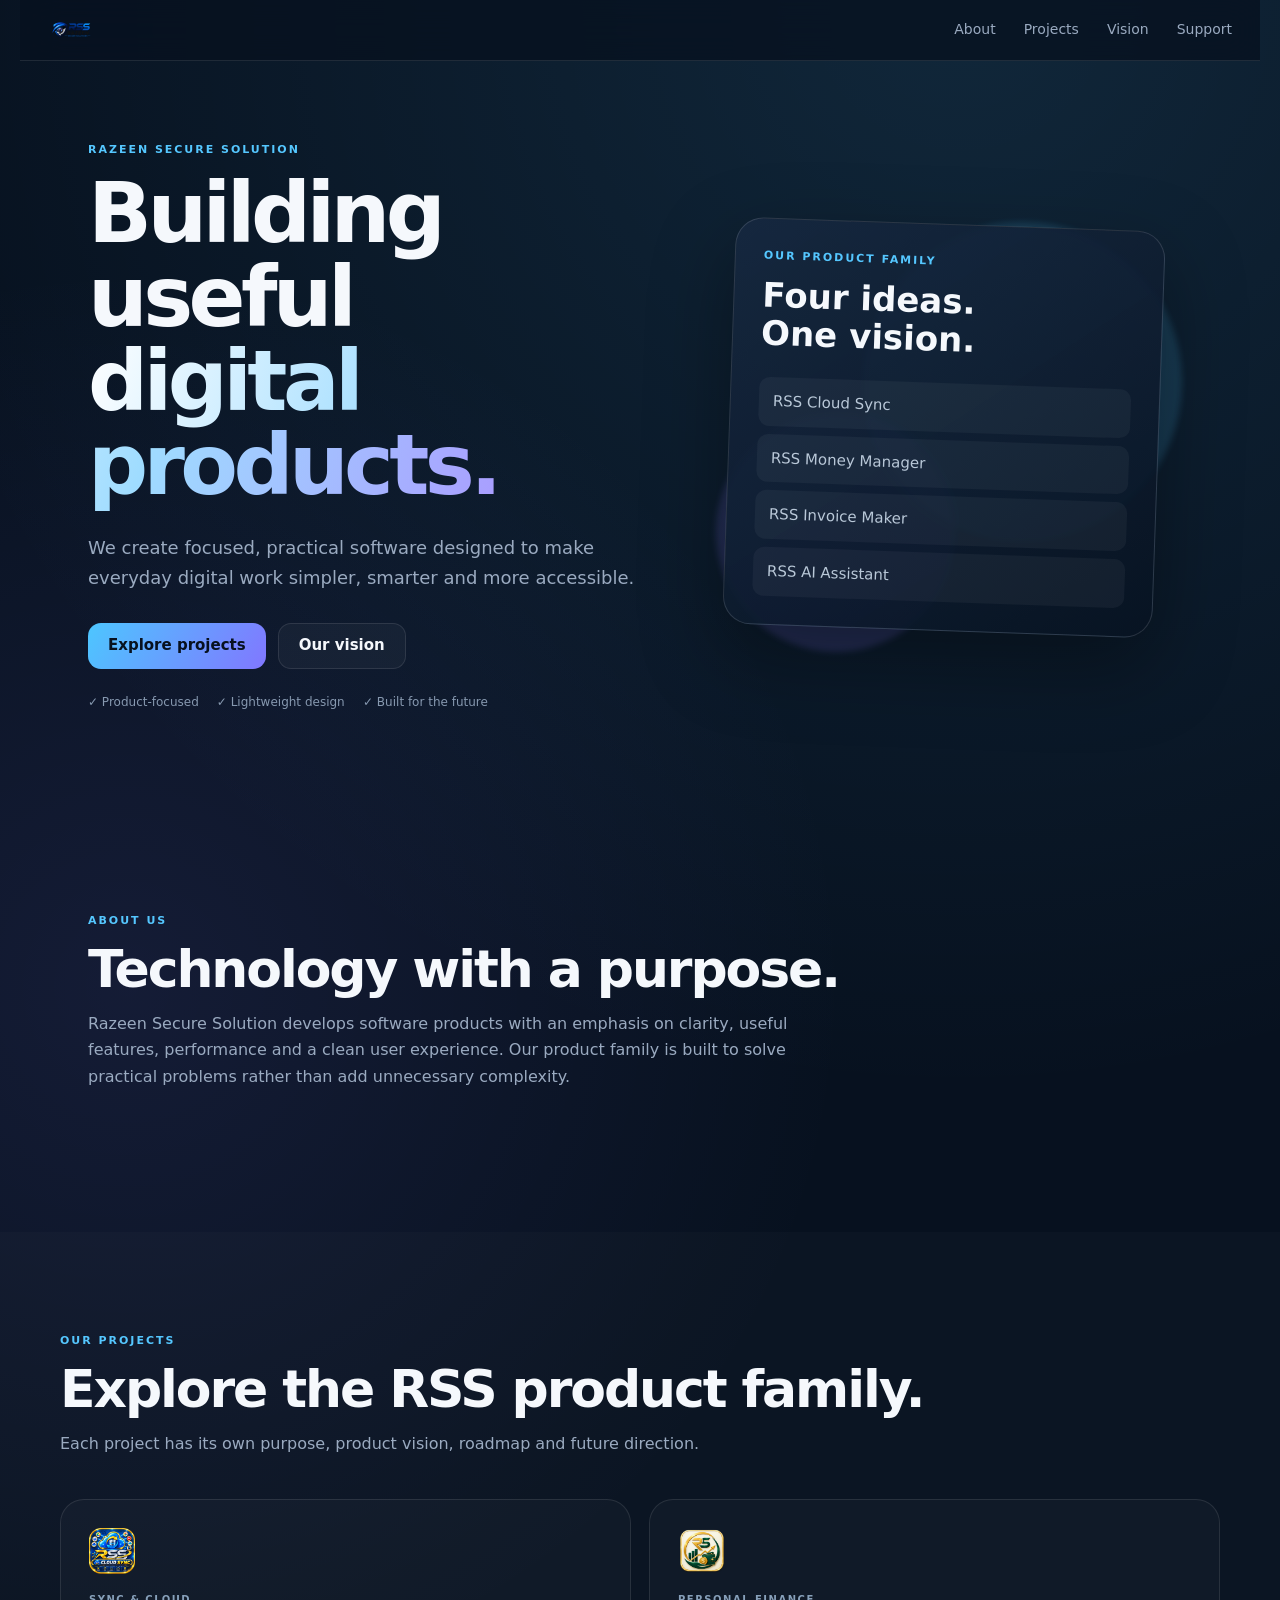
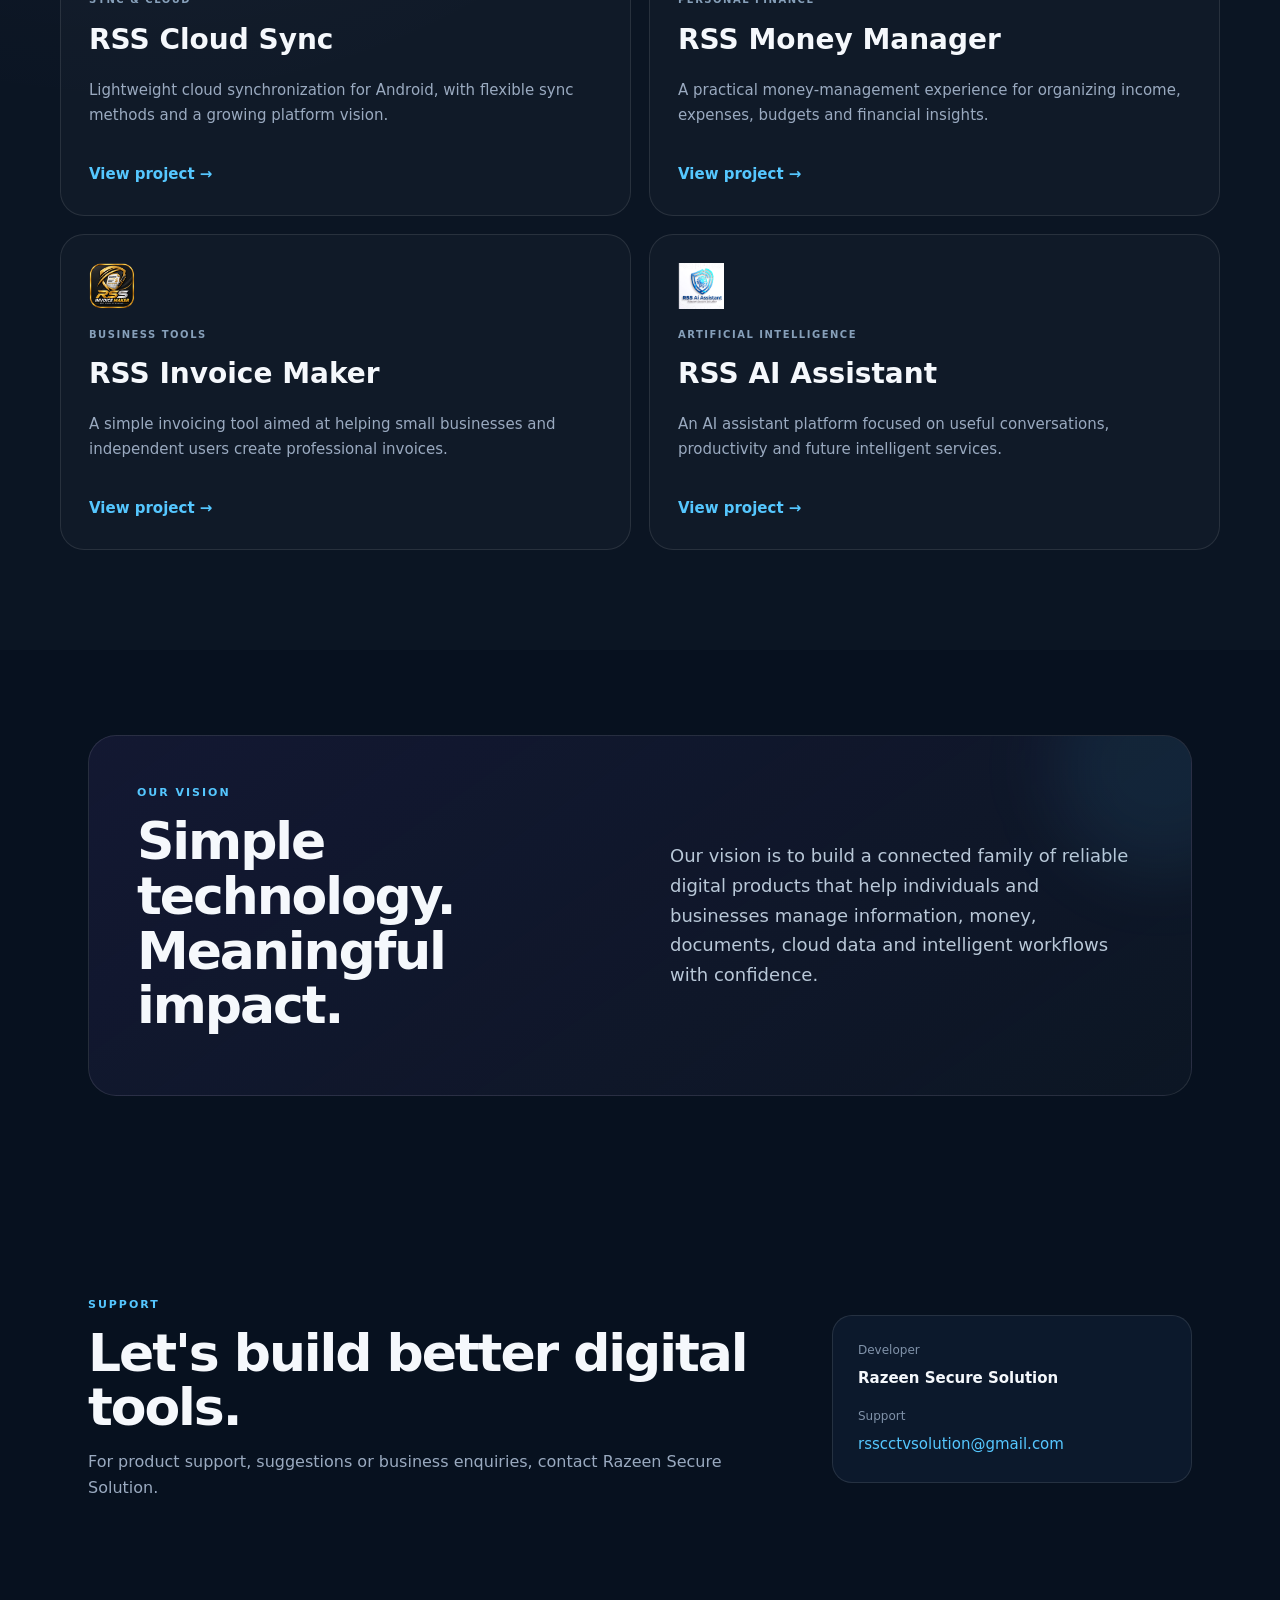
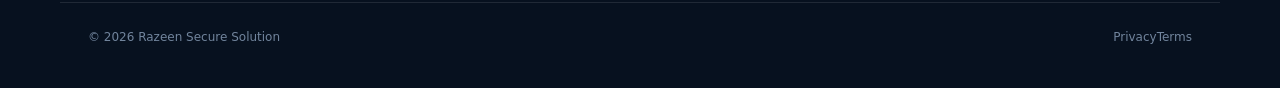
==== commit 2f526b07: "Use full transparent company logo in website header" ====
--- a/website/index.html
+++ b/website/index.html
@@ -7,7 +7,7 @@
 </head>
 <body>
 <header class="site-header">
-<a class="brand" href="index.html"><img class="brand-logo" src="assets/logos/razeen-secure-solution-logo-only.png" alt="Razeen Secure Solution logo"><span>Razeen <b>Secure Solution</b></span></a>
+<a class="brand" href="index.html"><img class="brand-logo" src="assets/logos/razeen-secure-solution-logo.png" alt="Razeen Secure Solution logo"></a>
 <button class="menu-btn">☰</button><nav class="nav"><a href="#about">About</a><a href="#projects">Projects</a><a href="#vision">Vision</a><a href="#support">Support</a></nav>
 </header>
 <main>
--- a/website/styles.css
+++ b/website/styles.css
@@ -1 +1 @@
-:root{--bg:#07111f;--panel:rgba(16,30,50,.72);--text:#f5f8fc;--muted:#9aaac0;--line:rgba(255,255,255,.10);--accent:#55c7ff;--accent2:#8b7cff;--max:1160px}*{box-sizing:border-box}html{scroll-behavior:smooth}body{margin:0;background:radial-gradient(circle at 75% 0%,rgba(85,199,255,.12),transparent 32%),radial-gradient(circle at 10% 30%,rgba(139,124,255,.10),transparent 28%),var(--bg);color:var(--text);font:15px/1.65 Inter,ui-sans-serif,system-ui,-apple-system,BlinkMacSystemFont,"Segoe UI",sans-serif}a{color:inherit;text-decoration:none}.site-header{position:sticky;top:0;z-index:20;display:flex;align-items:center;justify-content:space-between;max-width:1240px;margin:auto;padding:16px 28px;background:rgba(7,17,31,.78);backdrop-filter:blur(18px);border-bottom:1px solid var(--line)}.brand{display:flex;align-items:center;gap:10px;font-weight:800}.brand b{font-weight:500;color:#b9c8db}.brand-mark{width:38px;height:38px;display:grid;place-items:center;border-radius:11px;background:linear-gradient(135deg,#55c7ff,#887cff);color:#07111f;font-weight:900;font-size:11px}.nav{display:flex;gap:28px;color:var(--muted);font-size:14px}.nav a:hover,.text-link:hover{color:#fff}.menu-btn{display:none;background:none;border:0;color:#fff;font-size:24px}.section{max-width:var(--max);margin:auto;padding:100px 28px}.hero,.project-hero{min-height:650px;display:grid;grid-template-columns:1.05fr .95fr;align-items:center;gap:60px;padding-top:80px}.eyebrow{font-size:11px;font-weight:800;letter-spacing:.18em;color:var(--accent);margin-bottom:12px}.hero h1,.project-hero h1{font-size:clamp(48px,7vw,84px);line-height:1;letter-spacing:-.055em;margin:0 0 26px}.hero h1 span,.project-hero h1 span{background:linear-gradient(110deg,#fff,#9fdcff 48%,#a99dff);-webkit-background-clip:text;background-clip:text;color:transparent}.hero p,.project-hero p{max-width:590px;font-size:18px;color:var(--muted);margin:0 0 30px}.hero-actions{display:flex;gap:12px;flex-wrap:wrap}.btn{display:inline-flex;justify-content:center;align-items:center;min-height:46px;padding:0 20px;border-radius:13px;border:1px solid var(--line);font-weight:750}.btn-primary{background:linear-gradient(120deg,#4dc6ff,#8177ff);color:#07111f;border:0}.btn-ghost{background:rgba(255,255,255,.035)}.trust-row{display:flex;gap:18px;flex-wrap:wrap;color:#8799b0;font-size:12px;margin-top:24px}.hero-art{min-height:470px;position:relative;display:grid;place-items:center}.orb{position:absolute;border-radius:999px;filter:blur(3px)}.orb-a{width:320px;height:320px;background:rgba(85,199,255,.16);top:30px;right:10px}.orb-b{width:240px;height:240px;background:rgba(139,124,255,.18);bottom:10px;left:20px}.company-card{position:relative;width:min(430px,90%);padding:28px;border:1px solid rgba(255,255,255,.13);border-radius:28px;background:linear-gradient(145deg,rgba(22,40,64,.9),rgba(8,19,34,.92));box-shadow:0 30px 80px rgba(0,0,0,.35);transform:rotate(2deg)}.company-card>strong{font-size:34px;line-height:1.1;display:block;margin:12px 0 25px}.product-list{display:grid;gap:8px}.product-list span{padding:12px 14px;border-radius:11px;background:rgba(255,255,255,.045);color:#b9c8d8}.section-heading{max-width:760px;margin-bottom:42px}.section-heading h2,.vision-card h2,.support h2{font-size:clamp(32px,5vw,52px);line-height:1.05;letter-spacing:-.04em;margin:0 0 14px}.section-heading p,.support p{color:var(--muted);margin:0;font-size:16px}.project-section{background:rgba(255,255,255,.015);max-width:none}.project-section>.section-heading,.project-grid{max-width:var(--max);margin-left:auto;margin-right:auto}.project-grid{display:grid;grid-template-columns:repeat(2,1fr);gap:18px}.project-card{display:block;padding:30px;border:1px solid var(--line);border-radius:24px;background:rgba(255,255,255,.025);transition:transform .2s,border-color .2s,background .2s}.project-card:hover{transform:translateY(-4px);border-color:rgba(85,199,255,.35);background:rgba(255,255,255,.045)}.project-icon{width:46px;height:46px;display:grid;place-items:center;border-radius:14px;background:linear-gradient(135deg,rgba(85,199,255,.16),rgba(139,124,255,.16));color:#8ddcff;font-size:22px;margin-bottom:22px}.project-card label{display:block;font-size:10px;letter-spacing:.15em;font-weight:800;color:#87a0ba}.project-card h3{font-size:28px;margin:8px 0}.project-card p{color:var(--muted);min-height:55px}.text-link{display:inline-block;margin-top:14px;color:var(--accent);font-weight:750}.vision{padding-top:85px}.vision-card{display:grid;grid-template-columns:1fr 1fr;gap:60px;padding:48px;border:1px solid var(--line);border-radius:28px;background:linear-gradient(145deg,rgba(58,47,112,.24),rgba(255,255,255,.025))}.vision-card p{color:#b9c8d8;font-size:18px;margin:0;align-self:center}.grid{display:grid;grid-template-columns:repeat(3,1fr);gap:14px}.grid article{padding:25px;border:1px solid var(--line);background:rgba(255,255,255,.025);border-radius:20px}.grid h3{margin:0 0 7px;font-size:18px}.grid p{margin:0;color:var(--muted)}.band{max-width:none;background:rgba(255,255,255,.015)}.band>*{max-width:var(--max);margin-left:auto;margin-right:auto}.support{display:grid;grid-template-columns:1fr 360px;gap:40px;align-items:center}.support-card{display:grid;gap:5px;padding:25px;border:1px solid var(--line);border-radius:20px;background:var(--panel)}.support-card span{color:#8092a9;font-size:12px}.support-card strong{margin-bottom:12px}.support-card a{color:var(--accent)}.footer{max-width:var(--max);margin:auto;padding:25px 28px 40px;border-top:1px solid var(--line);display:flex;justify-content:space-between;gap:20px;color:#71849c;font-size:12px}.footer a:hover{color:#fff}@media(max-width:800px){.site-header{padding:13px 18px}.nav{display:none}.menu-btn{display:block}.section{padding:75px 20px}.hero,.project-hero{grid-template-columns:1fr;min-height:auto;padding-top:60px}.hero-art{min-height:370px}.project-grid,.vision-card,.grid,.support{grid-template-columns:1fr}.hero h1,.project-hero h1{font-size:54px}.footer{margin:0 20px;padding-left:0;padding-right:0;flex-direction:column}}+:root{--bg:#07111f;--panel:rgba(16,30,50,.72);--text:#f5f8fc;--muted:#9aaac0;--line:rgba(255,255,255,.10);--accent:#55c7ff;--accent2:#8b7cff;--max:1160px}*{box-sizing:border-box}html{scroll-behavior:smooth}body{margin:0;background:radial-gradient(circle at 75% 0%,rgba(85,199,255,.12),transparent 32%),radial-gradient(circle at 10% 30%,rgba(139,124,255,.10),transparent 28%),var(--bg);color:var(--text);font:15px/1.65 Inter,ui-sans-serif,system-ui,-apple-system,BlinkMacSystemFont,"Segoe UI",sans-serif;overflow-x:hidden}a{color:inherit;text-decoration:none}.site-header{position:sticky;top:0;z-index:20;display:flex;align-items:center;justify-content:space-between;max-width:1240px;margin:auto;padding:14px 28px;background:rgba(7,17,31,.78);backdrop-filter:blur(18px);border-bottom:1px solid var(--line);animation:headerIn .7s ease both}.brand{display:flex;align-items:center;gap:9px;font-weight:800;min-width:0}.brand-logo{width:auto;height:32px;max-width:120px;object-fit:contain;display:block;animation:logoIn .8s cubic-bezier(.2,.8,.2,1) both}.brand b{font-weight:500;color:#b9c8db}.nav{display:flex;gap:28px;color:var(--muted);font-size:14px}.nav a{transition:color .2s,transform .2s}.nav a:hover,.text-link:hover{color:#fff}.nav a:hover{transform:translateY(-2px)}.menu-btn{display:none;background:none;border:0;color:#fff;font-size:24px}.section{max-width:var(--max);margin:auto;padding:100px 28px}.hero,.project-hero{min-height:650px;display:grid;grid-template-columns:1.05fr .95fr;align-items:center;gap:60px;padding-top:80px}.hero>div:first-child,.project-hero>div:first-child{animation:heroText .9s cubic-bezier(.2,.8,.2,1) .1s both}.eyebrow{font-size:11px;font-weight:800;letter-spacing:.18em;color:var(--accent);margin-bottom:12px}.hero h1,.project-hero h1{font-size:clamp(48px,7vw,84px);line-height:1;letter-spacing:-.055em;margin:0 0 26px}.hero h1 span,.project-hero h1 span{background:linear-gradient(110deg,#fff,#9fdcff 48%,#a99dff);-webkit-background-clip:text;background-clip:text;color:transparent}.hero p,.project-hero p{max-width:590px;font-size:18px;color:var(--muted);margin:0 0 30px}.hero-actions{display:flex;gap:12px;flex-wrap:wrap}.btn{display:inline-flex;justify-content:center;align-items:center;min-height:46px;padding:0 20px;border-radius:13px;border:1px solid var(--line);font-weight:750;transition:transform .25s,box-shadow .25s,filter .25s}.btn:hover{transform:translateY(-3px);box-shadow:0 12px 30px rgba(0,0,0,.25);filter:brightness(1.08)}.btn:active{transform:translateY(-1px)}.btn-primary{background:linear-gradient(120deg,#4dc6ff,#8177ff);color:#07111f;border:0}.btn-ghost{background:rgba(255,255,255,.035)}.trust-row{display:flex;gap:18px;flex-wrap:wrap;color:#8799b0;font-size:12px;margin-top:24px}.trust-row span{animation:fadeUp .7s ease both}.trust-row span:nth-child(2){animation-delay:.1s}.trust-row span:nth-child(3){animation-delay:.2s}.hero-art{min-height:470px;position:relative;display:grid;place-items:center;animation:heroArtIn 1s cubic-bezier(.2,.8,.2,1) .15s both}.orb{position:absolute;border-radius:999px;filter:blur(3px);animation:orbFloat 7s ease-in-out infinite}.orb-a{width:320px;height:320px;background:rgba(85,199,255,.16);top:30px;right:10px}.orb-b{width:240px;height:240px;background:rgba(139,124,255,.18);bottom:10px;left:20px;animation-delay:-3s}.company-card{position:relative;width:min(430px,90%);padding:28px;border:1px solid rgba(255,255,255,.13);border-radius:28px;background:linear-gradient(145deg,rgba(22,40,64,.9),rgba(8,19,34,.92));box-shadow:0 30px 80px rgba(0,0,0,.35);transform:rotate(2deg);animation:cardFloat 5s ease-in-out infinite}.company-card:hover{animation-play-state:paused;transform:rotate(0deg) translateY(-5px)}.company-card>strong{font-size:34px;line-height:1.1;display:block;margin:12px 0 25px}.product-list{display:grid;gap:8px}.product-list span{padding:12px 14px;border-radius:11px;background:rgba(255,255,255,.045);color:#b9c8d8;transition:transform .25s,background .25s}.product-list span:hover{transform:translateX(5px);background:rgba(255,255,255,.075)}.section-heading{max-width:760px;margin-bottom:42px}.section-heading h2,.vision-card h2,.support h2{font-size:clamp(32px,5vw,52px);line-height:1.05;letter-spacing:-.04em;margin:0 0 14px}.section-heading p,.support p{color:var(--muted);margin:0;font-size:16px}.project-section{background:rgba(255,255,255,.015);max-width:none}.project-section>.section-heading,.project-grid{max-width:var(--max);margin-left:auto;margin-right:auto}.project-grid{display:grid;grid-template-columns:repeat(2,1fr);gap:18px}.project-card{display:block;padding:28px;border:1px solid var(--line);border-radius:24px;background:rgba(255,255,255,.025);transition:transform .35s cubic-bezier(.2,.8,.2,1),border-color .35s,background .35s,box-shadow .35s;animation:cardReveal .8s cubic-bezier(.2,.8,.2,1) both}.project-card:nth-child(2){animation-delay:.08s}.project-card:nth-child(3){animation-delay:.16s}.project-card:nth-child(4){animation-delay:.24s}.project-card:hover{transform:translateY(-8px) scale(1.01);border-color:rgba(85,199,255,.35);background:rgba(255,255,255,.045);box-shadow:0 22px 50px rgba(0,0,0,.22)}.project-logo{width:auto;height:46px;max-width:150px;object-fit:contain;object-position:left center;display:block;margin-bottom:18px;transition:transform .35s cubic-bezier(.2,.8,.2,1),filter .35s}.project-card:hover .project-logo{transform:scale(1.04);filter:drop-shadow(0 6px 14px rgba(85,199,255,.14))}.project-card label{display:block;font-size:10px;letter-spacing:.15em;font-weight:800;color:#87a0ba}.project-card h3{font-size:28px;margin:8px 0}.project-card p{color:var(--muted);min-height:55px}.text-link{display:inline-block;margin-top:14px;color:var(--accent);font-weight:750;transition:transform .2s,color .2s}.project-card:hover .text-link{transform:translateX(4px)}.vision{padding-top:85px}.vision-card{display:grid;grid-template-columns:1fr 1fr;gap:60px;padding:48px;border:1px solid var(--line);border-radius:28px;background:linear-gradient(145deg,rgba(58,47,112,.24),rgba(255,255,255,.025));position:relative;overflow:hidden}.vision-card:before{content:"";position:absolute;width:220px;height:220px;border-radius:50%;background:rgba(85,199,255,.08);filter:blur(35px);right:-80px;top:-80px;animation:orbFloat 6s ease-in-out infinite}.vision-card p{color:#b9c8d8;font-size:18px;margin:0;align-self:center}.grid{display:grid;grid-template-columns:repeat(3,1fr);gap:14px}.grid article{padding:25px;border:1px solid var(--line);background:rgba(255,255,255,.025);border-radius:20px;transition:transform .3s,background .3s}.grid article:hover{transform:translateY(-5px);background:rgba(255,255,255,.05)}.grid h3{margin:0 0 7px;font-size:18px}.grid p{margin:0;color:var(--muted)}.band{max-width:none;background:rgba(255,255,255,.015)}.band>*{max-width:var(--max);margin-left:auto;margin-right:auto}.support{display:grid;grid-template-columns:1fr 360px;gap:40px;align-items:center}.support-card{display:grid;gap:5px;padding:25px;border:1px solid var(--line);border-radius:20px;background:var(--panel);transition:transform .3s,box-shadow .3s}.support-card:hover{transform:translateY(-5px);box-shadow:0 18px 45px rgba(0,0,0,.2)}.support-card span{color:#8092a9;font-size:12px}.support-card strong{margin-bottom:12px}.support-card a{color:var(--accent)}.footer{max-width:var(--max);margin:auto;padding:25px 28px 40px;border-top:1px solid var(--line);display:flex;justify-content:space-between;gap:20px;color:#71849c;font-size:12px}.footer a{transition:color .2s}.footer a:hover{color:#fff}@keyframes headerIn{from{opacity:0;transform:translateY(-14px)}to{opacity:1;transform:none}}@keyframes logoIn{from{opacity:0;transform:scale(.75) rotate(-8deg)}to{opacity:1;transform:none}}@keyframes heroText{from{opacity:0;transform:translateY(28px)}to{opacity:1;transform:none}}@keyframes heroArtIn{from{opacity:0;transform:translateX(28px) scale(.96)}to{opacity:1;transform:none}}@keyframes fadeUp{from{opacity:0;transform:translateY(10px)}to{opacity:1;transform:none}}@keyframes cardReveal{from{opacity:0;transform:translateY(28px)}to{opacity:1;transform:none}}@keyframes orbFloat{0%,100%{transform:translate3d(0,0,0) scale(1)}50%{transform:translate3d(12px,-18px,0) scale(1.05)}}@keyframes cardFloat{0%,100%{transform:rotate(2deg) translateY(0)}50%{transform:rotate(1deg) translateY(-10px)}}@media(max-width:800px){.site-header{padding:12px 18px}.brand-logo{height:28px;max-width:105px}.nav{display:none}.menu-btn{display:block}.section{padding:75px 20px}.hero,.project-hero{grid-template-columns:1fr;min-height:auto;padding-top:60px}.hero-art{min-height:370px}.project-grid,.vision-card,.grid,.support{grid-template-columns:1fr}.hero h1,.project-hero h1{font-size:54px}.project-logo{height:42px;max-width:135px}.footer{margin:0 20px;padding-left:0;padding-right:0;flex-direction:column}}@media(prefers-reduced-motion:reduce){html{scroll-behavior:auto}*,*::before,*::after{animation-duration:.01ms!important;animation-iteration-count:1!important;transition-duration:.01ms!important}}
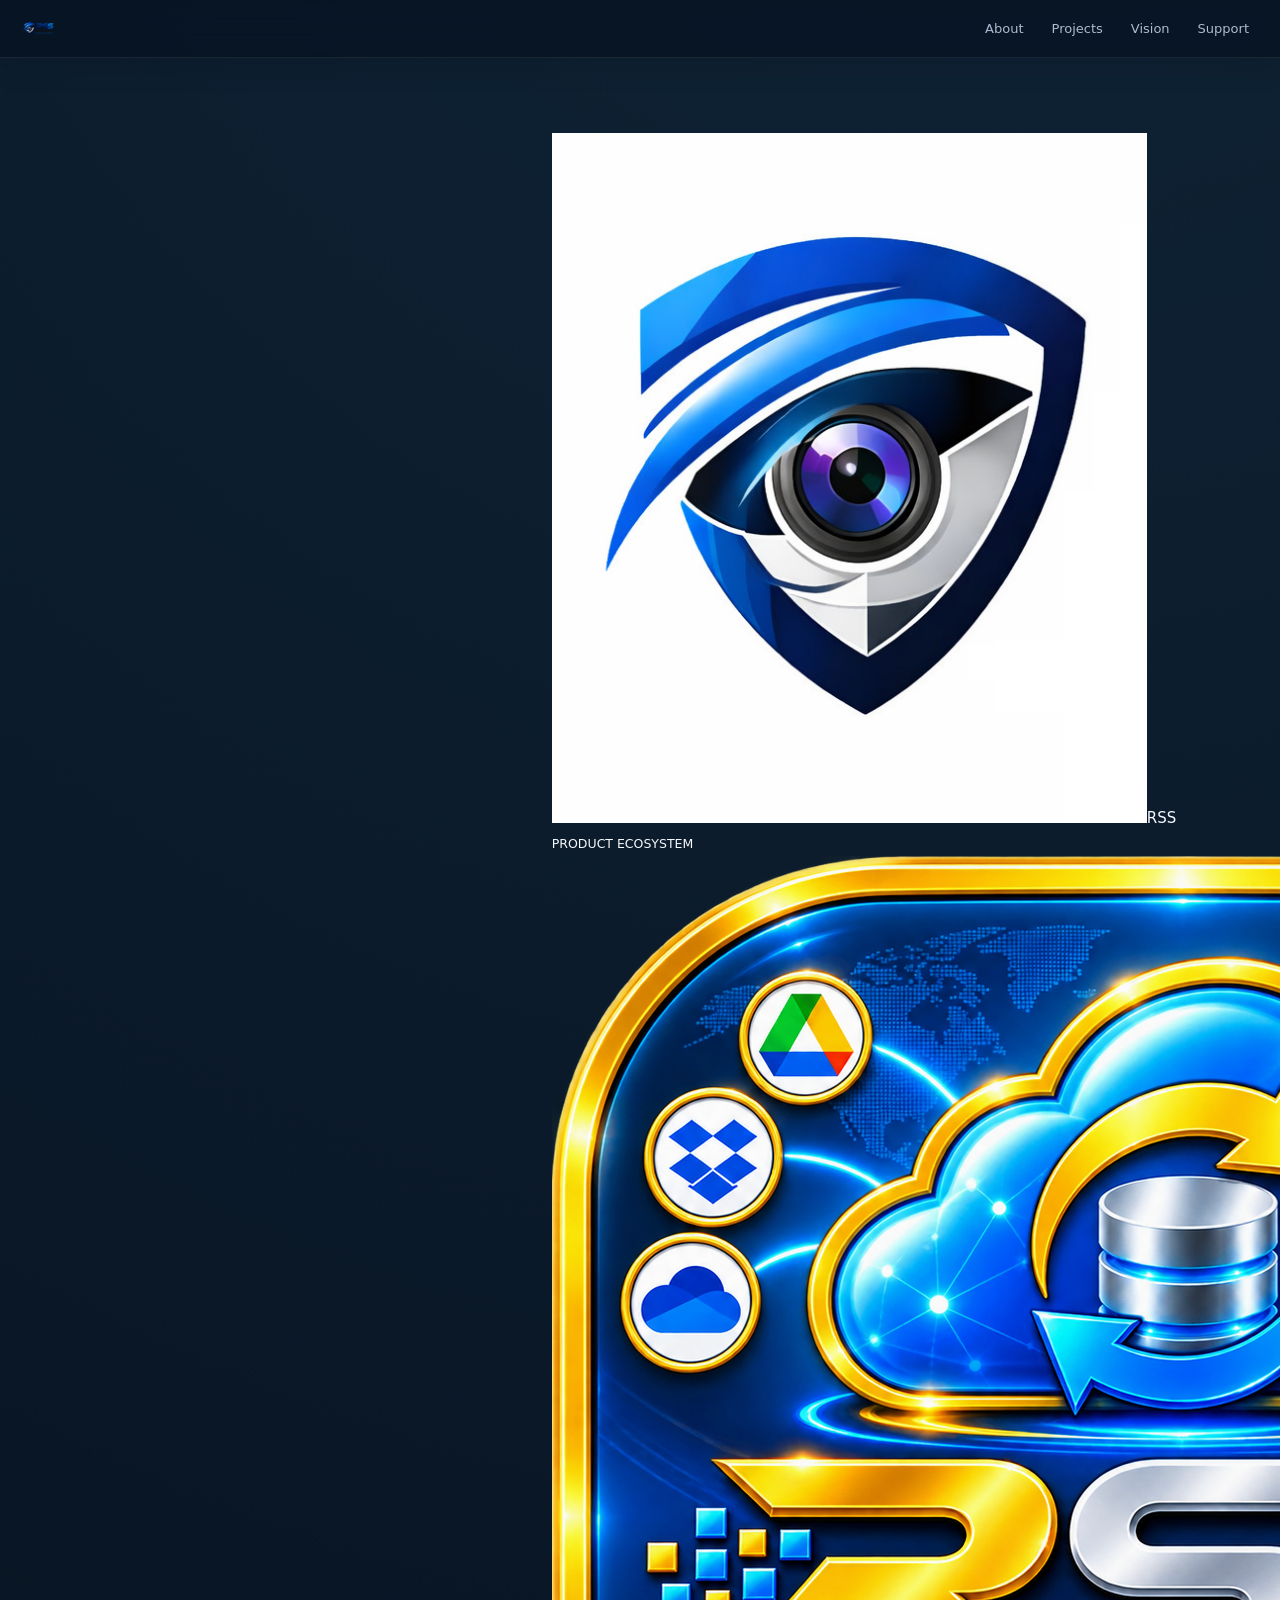
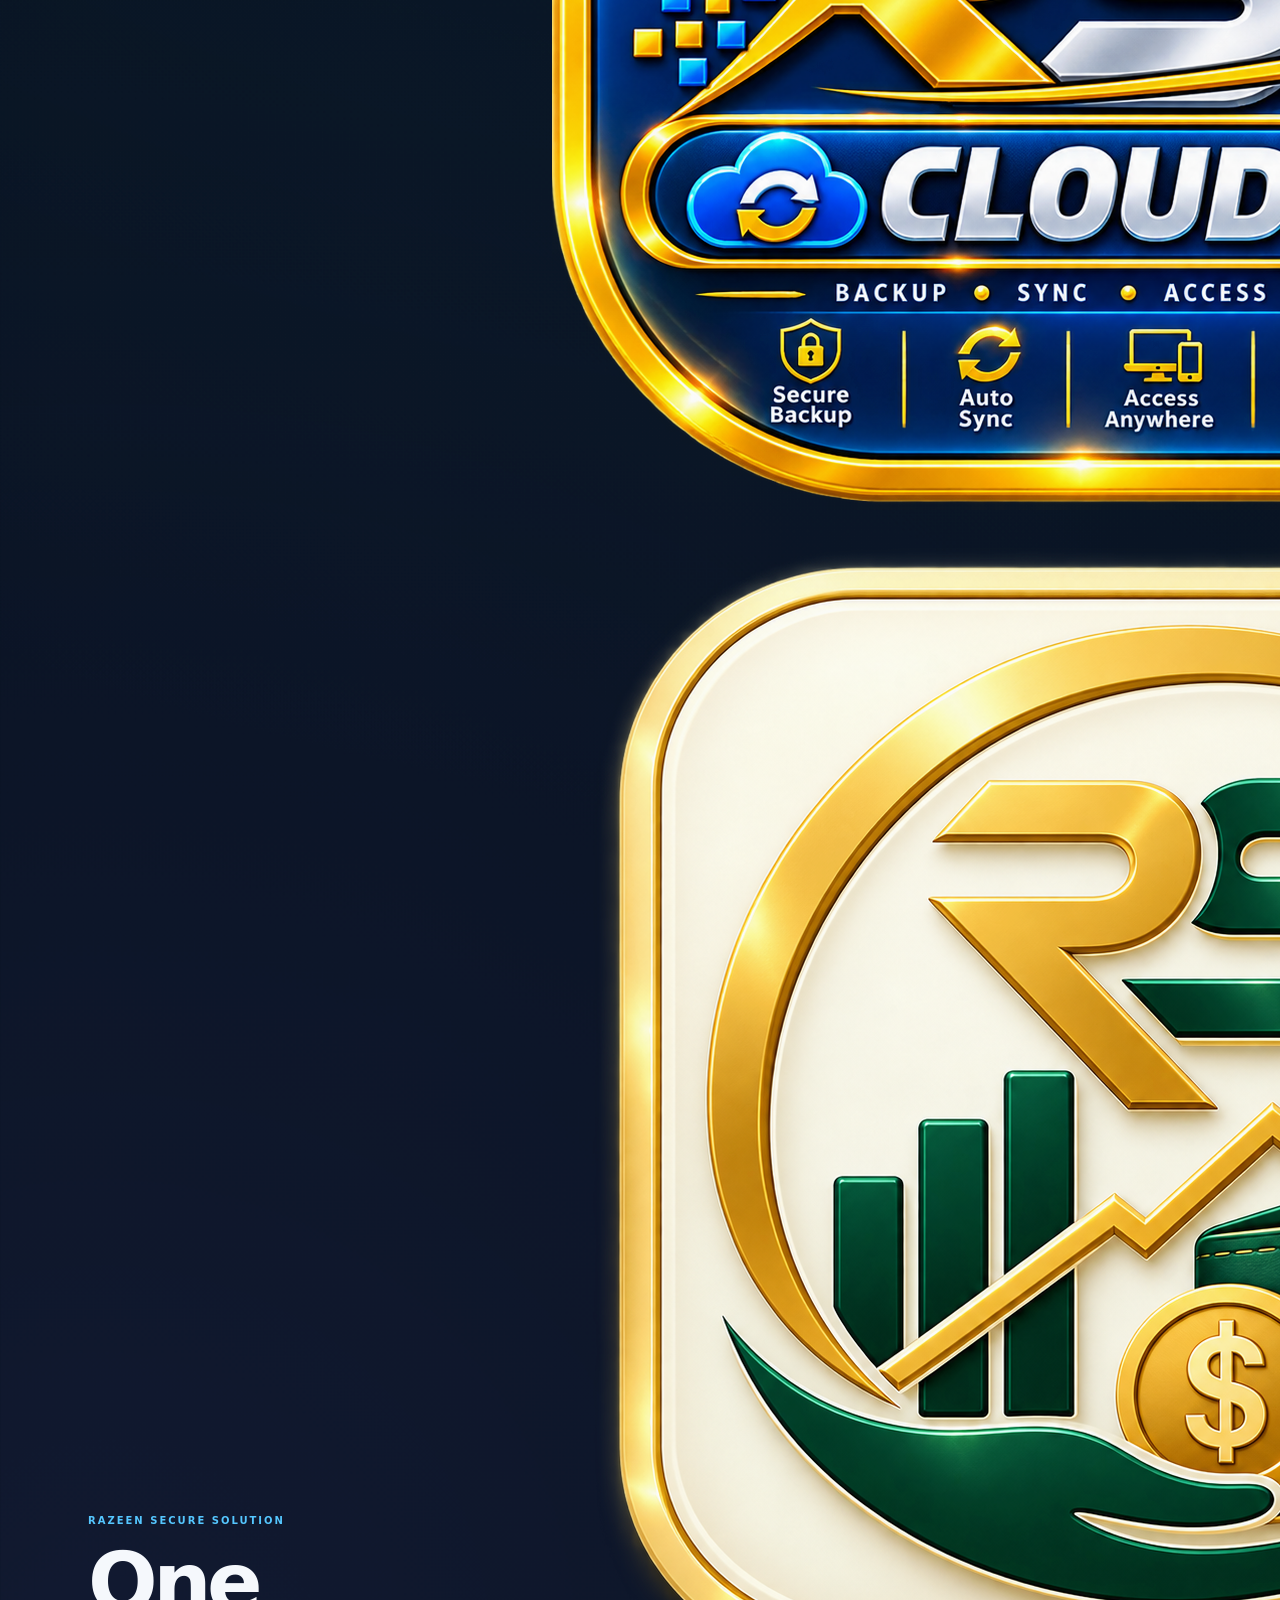
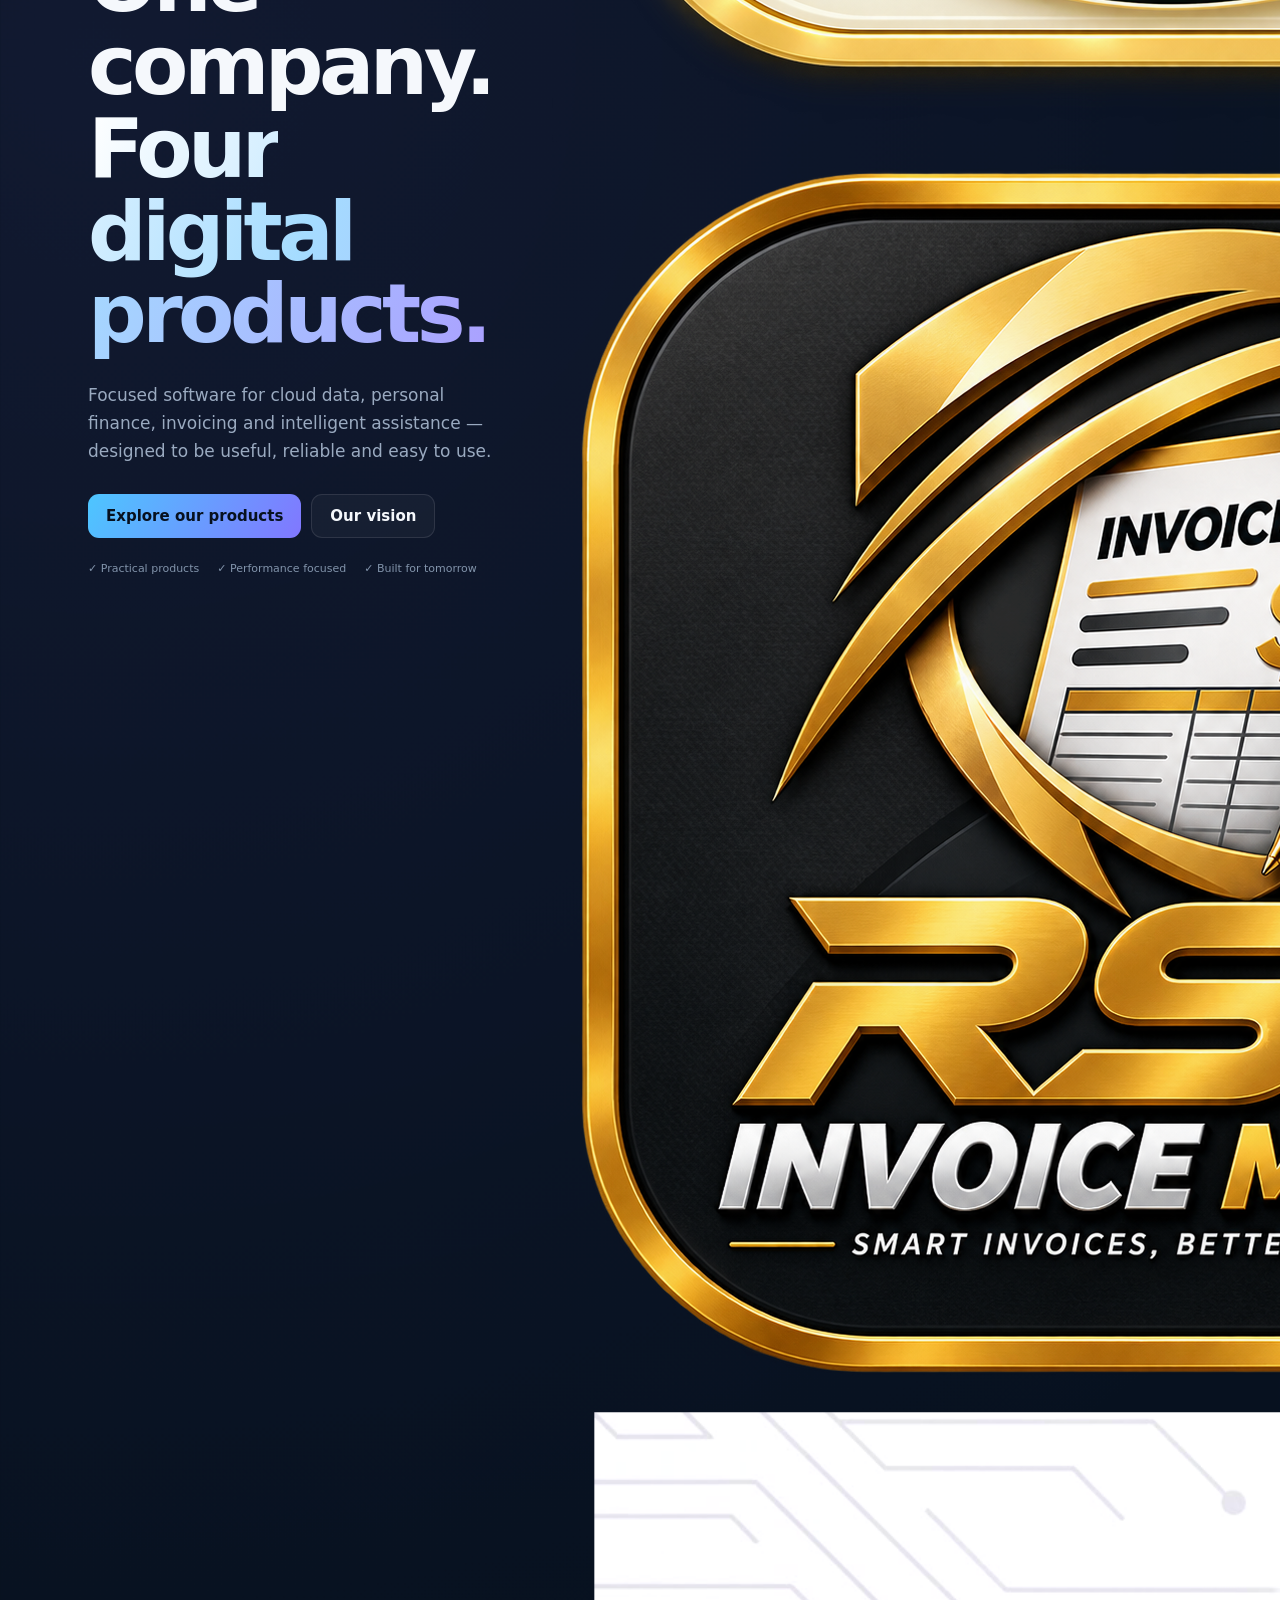
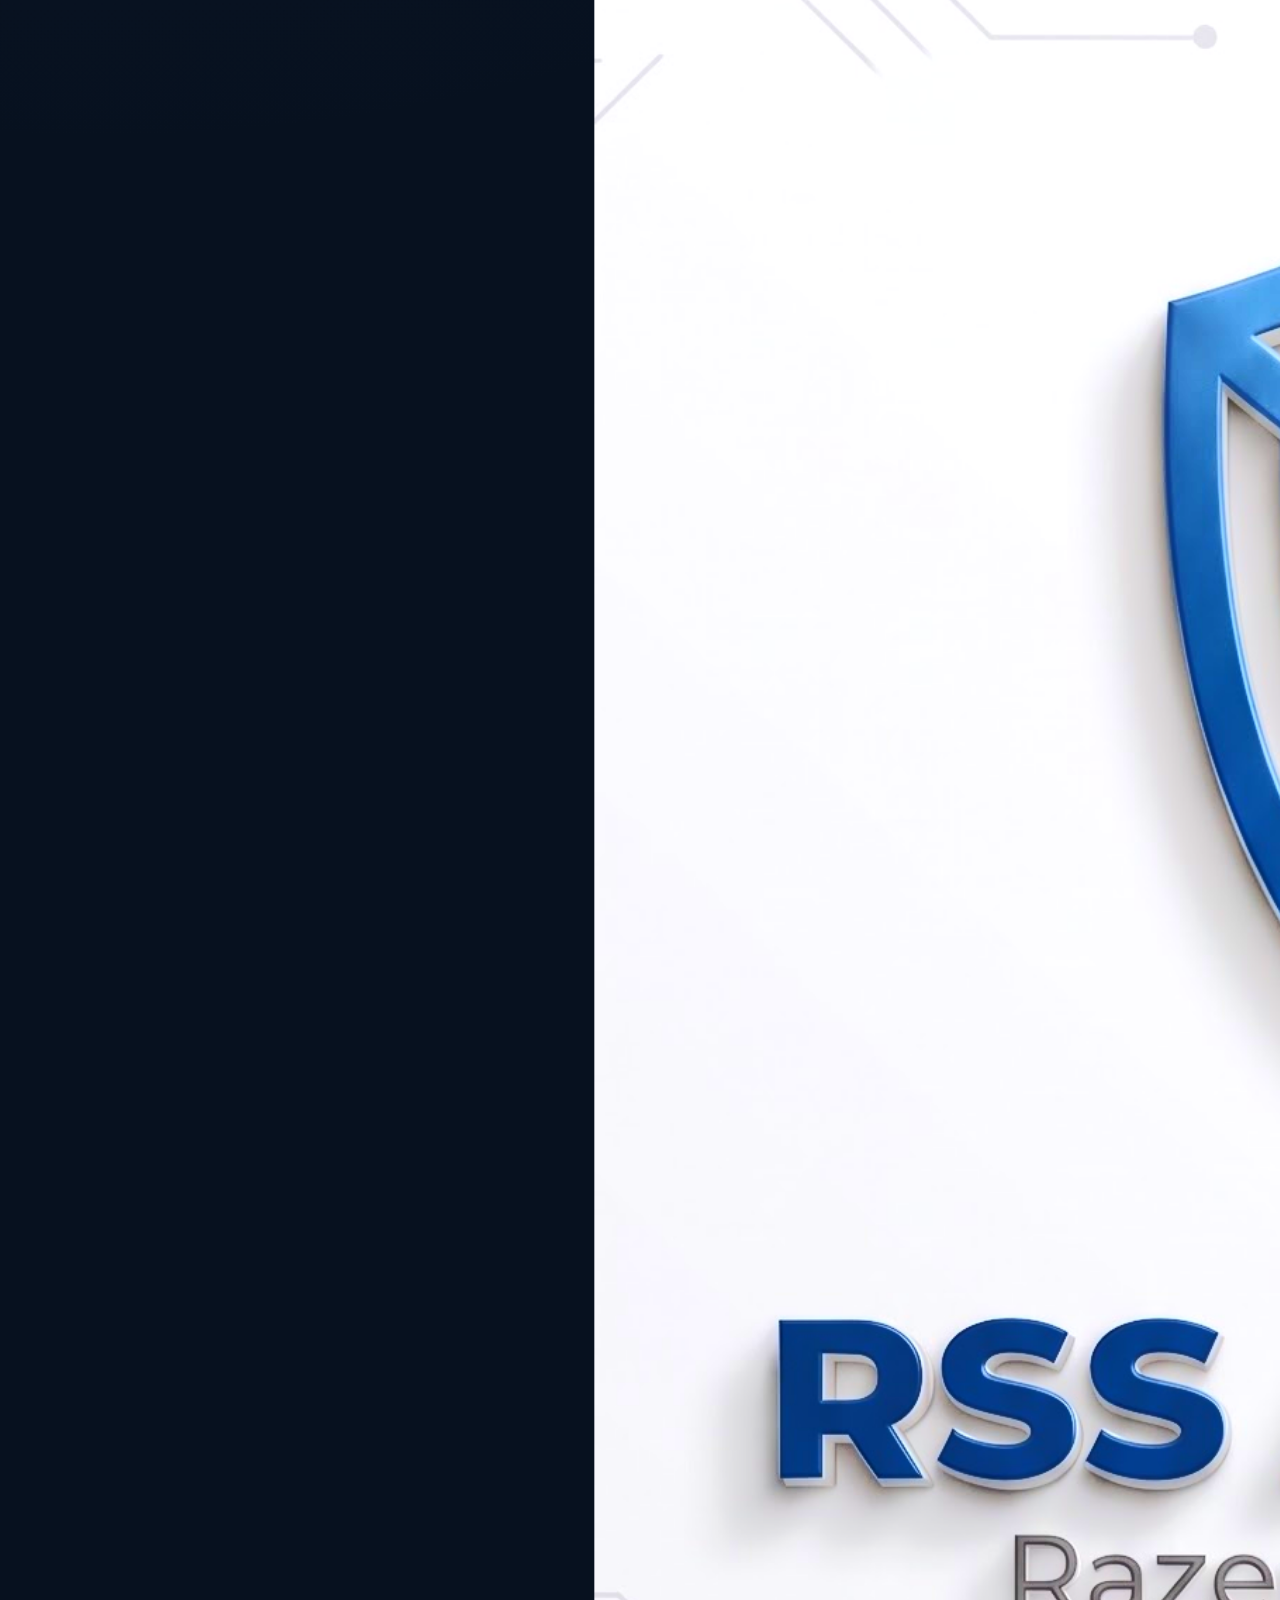
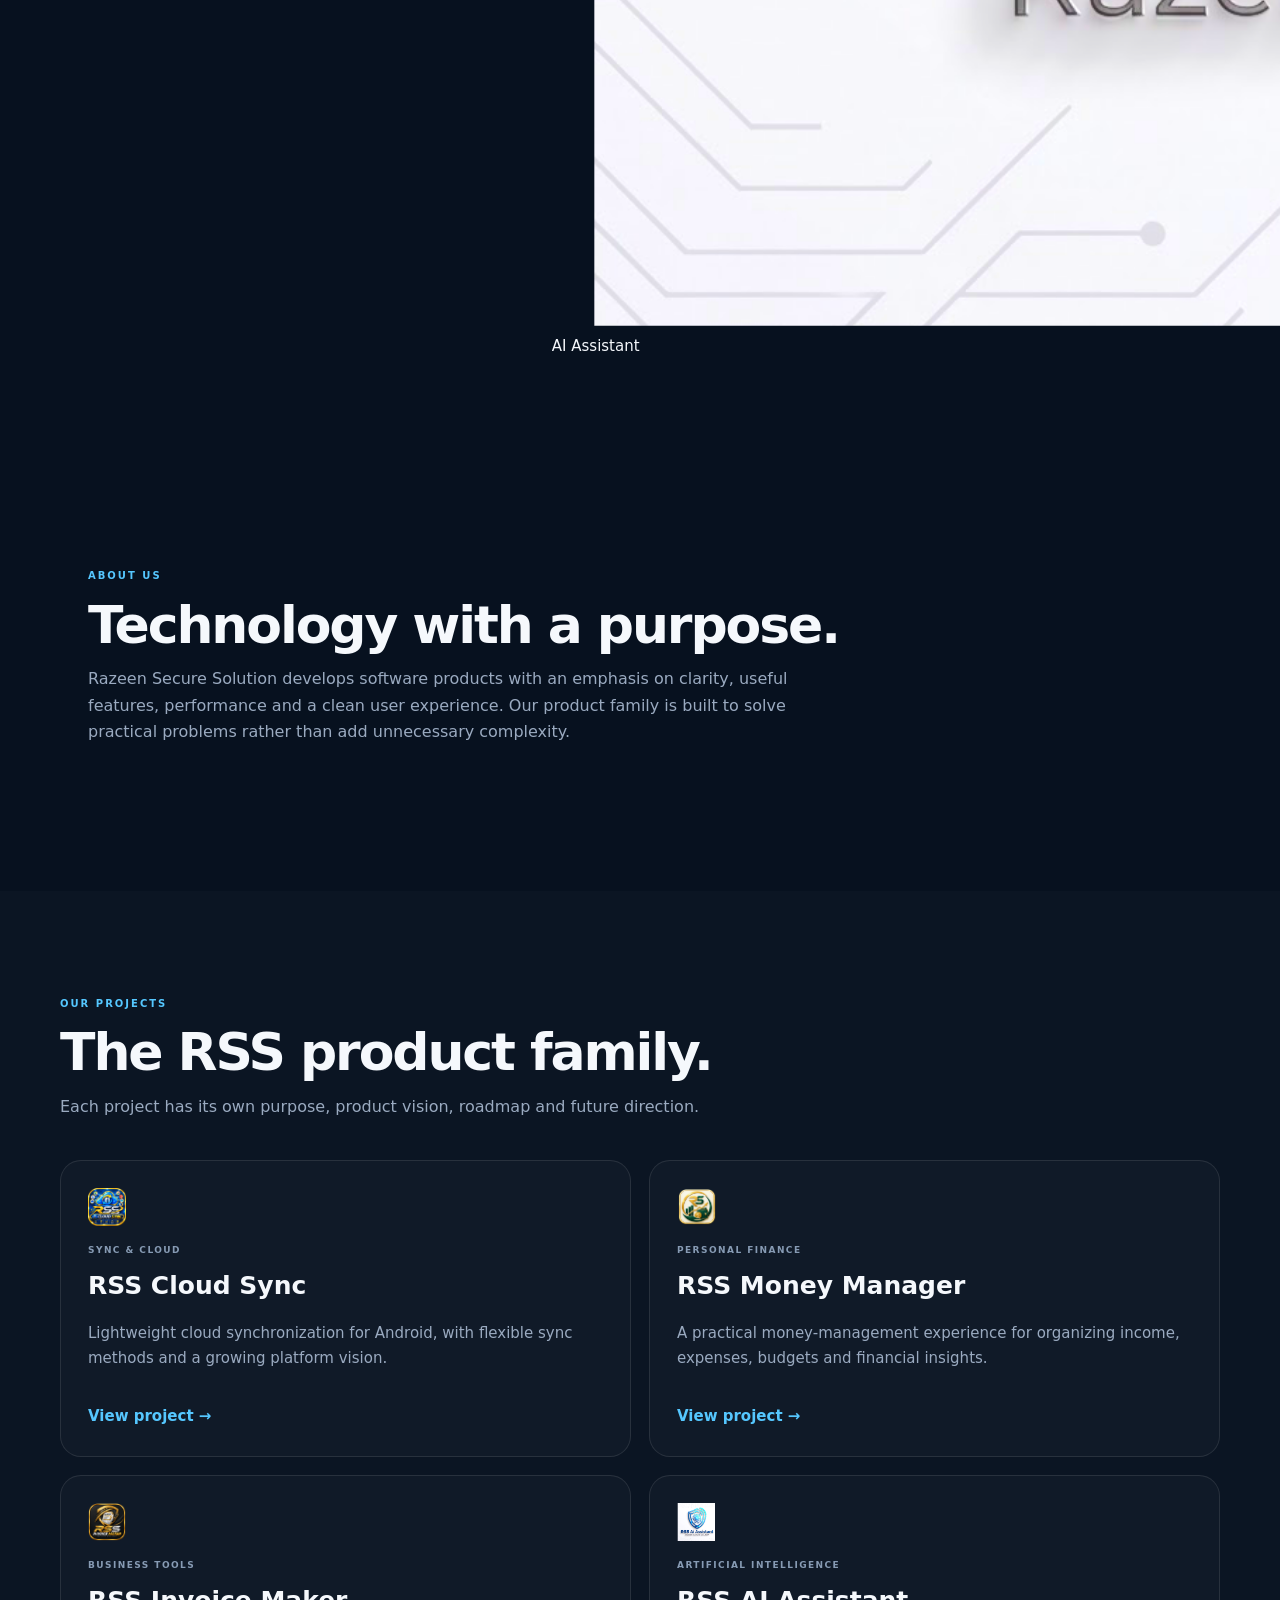
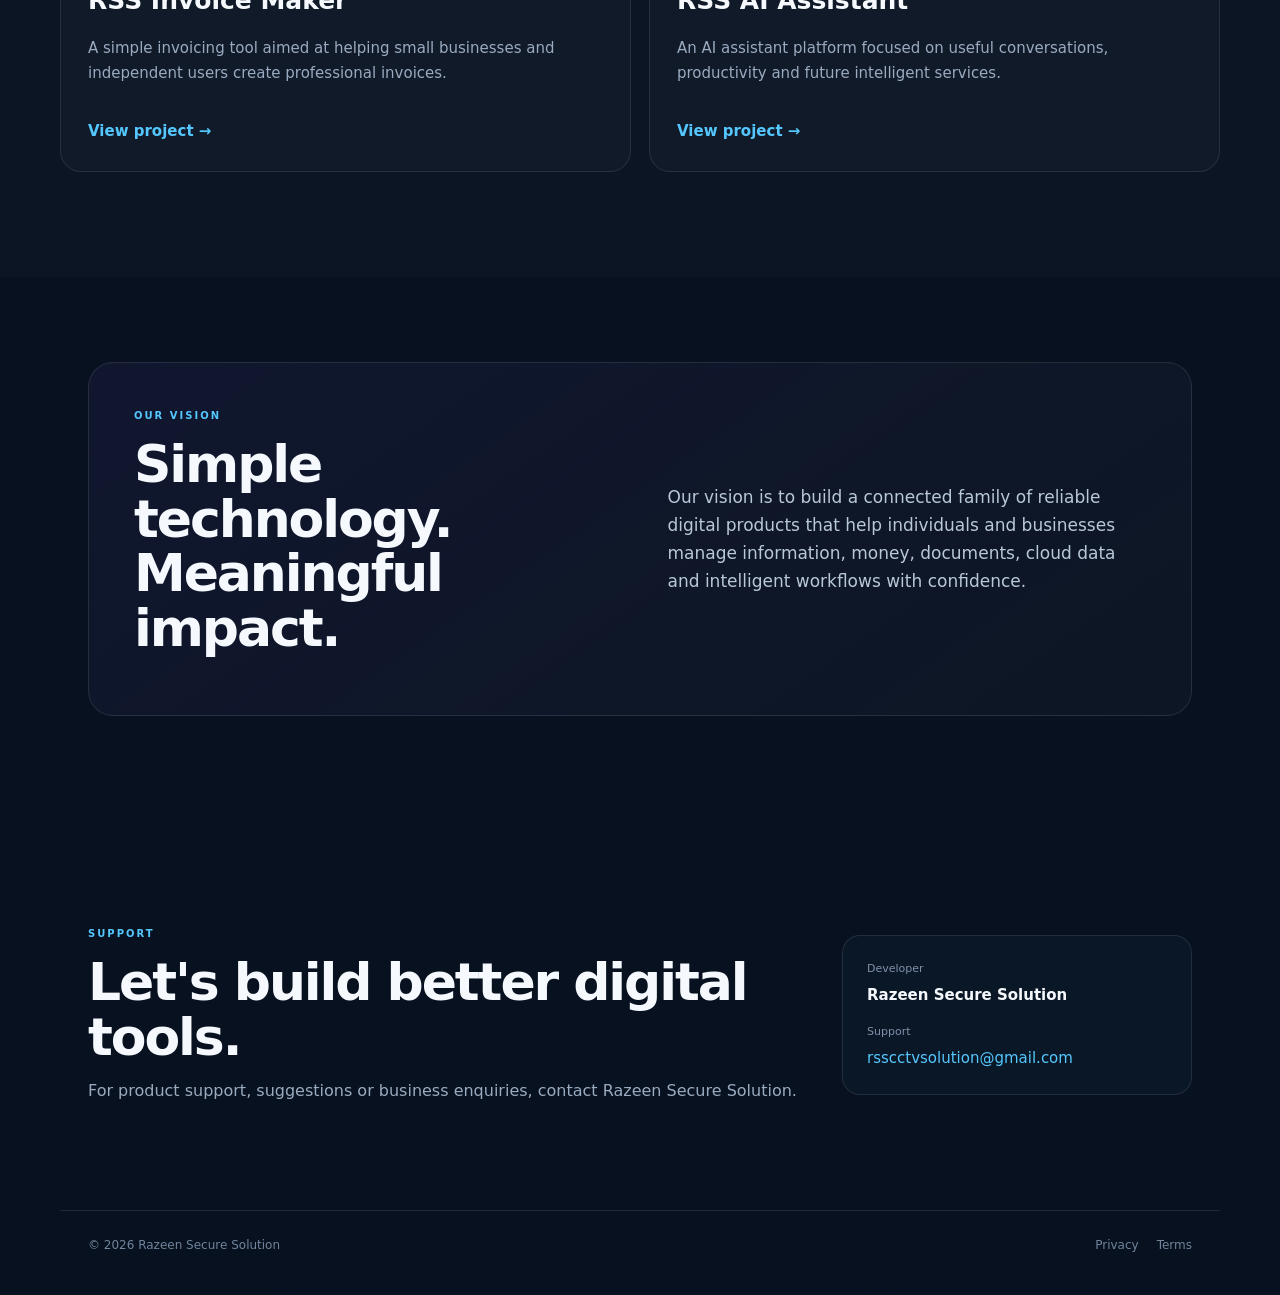
==== commit bac37a22: "Rebuild hero as animated RSS product ecosystem" ====
--- a/website/index.html
+++ b/website/index.html
@@ -1,26 +1 @@
-<!doctype html>
-<html lang="en">
-<head>
-<meta charset="utf-8"><meta name="viewport" content="width=device-width,initial-scale=1">
-<meta name="theme-color" content="#07111f"><meta name="description" content="Razeen Secure Solution — digital products for cloud sync, finance, invoicing and AI assistance.">
-<title>Razeen Secure Solution — Digital Products</title><link rel="stylesheet" href="styles.css">
-</head>
-<body>
-<header class="site-header">
-<a class="brand" href="index.html"><img class="brand-logo" src="assets/logos/razeen-secure-solution-logo.png" alt="Razeen Secure Solution logo"></a>
-<button class="menu-btn">☰</button><nav class="nav"><a href="#about">About</a><a href="#projects">Projects</a><a href="#vision">Vision</a><a href="#support">Support</a></nav>
-</header>
-<main>
-<section class="hero section"><div><div class="eyebrow">RAZEEN SECURE SOLUTION</div><h1>Building useful<br><span>digital products.</span></h1><p>We create focused, practical software designed to make everyday digital work simpler, smarter and more accessible.</p><div class="hero-actions"><a class="btn btn-primary" href="#projects">Explore projects</a><a class="btn btn-ghost" href="#vision">Our vision</a></div><div class="trust-row"><span>✓ Product-focused</span><span>✓ Lightweight design</span><span>✓ Built for the future</span></div></div><div class="hero-art"><div class="orb orb-a"></div><div class="orb orb-b"></div><div class="company-card"><div class="eyebrow">OUR PRODUCT FAMILY</div><strong>Four ideas.<br>One vision.</strong><div class="product-list"><span>RSS Cloud Sync</span><span>RSS Money Manager</span><span>RSS Invoice Maker</span><span>RSS AI Assistant</span></div></div></div></section>
-<section id="about" class="section"><div class="section-heading"><div class="eyebrow">ABOUT US</div><h2>Technology with a purpose.</h2><p>Razeen Secure Solution develops software products with an emphasis on clarity, useful features, performance and a clean user experience. Our product family is built to solve practical problems rather than add unnecessary complexity.</p></div></section>
-<section id="projects" class="section project-section"><div class="section-heading"><div class="eyebrow">OUR PROJECTS</div><h2>Explore the RSS product family.</h2><p>Each project has its own purpose, product vision, roadmap and future direction.</p></div>
-<div class="project-grid">
-<a class="project-card" href="cloud-sync.html"><img class="project-logo" src="assets/logos/rss-cloud-sync-logo.png" alt="RSS Cloud Sync logo"><label>SYNC &amp; CLOUD</label><h3>RSS Cloud Sync</h3><p>Lightweight cloud synchronization for Android, with flexible sync methods and a growing platform vision.</p><span class="text-link">View project →</span></a>
-<a class="project-card" href="money-manager.html"><img class="project-logo" src="assets/logos/rss-money-manager-logo.png" alt="RSS Money Manager logo"><label>PERSONAL FINANCE</label><h3>RSS Money Manager</h3><p>A practical money-management experience for organizing income, expenses, budgets and financial insights.</p><span class="text-link">View project →</span></a>
-<a class="project-card" href="invoice-maker.html"><img class="project-logo" src="assets/logos/rss-invoice-maker-logo.png" alt="RSS Invoice Maker logo"><label>BUSINESS TOOLS</label><h3>RSS Invoice Maker</h3><p>A simple invoicing tool aimed at helping small businesses and independent users create professional invoices.</p><span class="text-link">View project →</span></a>
-<a class="project-card" href="ai-assistant.html"><img class="project-logo" src="assets/logos/rss-ai-assistant-logo.png" alt="RSS AI Assistant logo"><label>ARTIFICIAL INTELLIGENCE</label><h3>RSS AI Assistant</h3><p>An AI assistant platform focused on useful conversations, productivity and future intelligent services.</p><span class="text-link">View project →</span></a>
-</div></section>
-<section id="vision" class="section vision"><div class="vision-card"><div><div class="eyebrow">OUR VISION</div><h2>Simple technology.<br>Meaningful impact.</h2></div><p>Our vision is to build a connected family of reliable digital products that help individuals and businesses manage information, money, documents, cloud data and intelligent workflows with confidence.</p></div></section>
-<section id="support" class="section support"><div><div class="eyebrow">SUPPORT</div><h2>Let's build better digital tools.</h2><p>For product support, suggestions or business enquiries, contact Razeen Secure Solution.</p></div><div class="support-card"><span>Developer</span><strong>Razeen Secure Solution</strong><span>Support</span><a href="mailto:rsscctvsolution@gmail.com">rsscctvsolution@gmail.com</a></div></section>
-</main><footer class="footer"><div>© <span id="year"></span> Razeen Secure Solution</div><div><a href="privacy.html">Privacy</a><a href="terms.html">Terms</a></div></footer><script src="script.js"></script>
-</body></html>+<!doctype html><html lang="en"><head><meta charset="utf-8"><meta name="viewport" content="width=device-width,initial-scale=1"><meta name="theme-color" content="#07111f"><meta name="description" content="Razeen Secure Solution — digital products for cloud sync, finance, invoicing and AI assistance."><title>Razeen Secure Solution — Digital Products</title><link rel="stylesheet" href="styles.css"></head><body><header class="site-header"><a class="brand" href="index.html"><img class="brand-logo" src="assets/logos/razeen-secure-solution-logo.png" alt="Razeen Secure Solution logo"></a><button class="menu-btn" aria-label="Open menu" aria-expanded="false">☰</button><nav class="nav"><a href="#about">About</a><a href="#projects">Projects</a><a href="#vision">Vision</a><a href="#support">Support</a></nav></header><main><section class="hero section"><div class="hero-copy"><div class="eyebrow">RAZEEN SECURE SOLUTION</div><h1>One company.<br><span>Four digital products.</span></h1><p>Focused software for cloud data, personal finance, invoicing and intelligent assistance — designed to be useful, reliable and easy to use.</p><div class="hero-actions"><a class="btn btn-primary" href="#projects">Explore our products</a><a class="btn btn-ghost" href="#vision">Our vision</a></div><div class="trust-row"><span>✓ Practical products</span><span>✓ Performance focused</span><span>✓ Built for tomorrow</span></div></div><div class="ecosystem" aria-label="RSS product ecosystem"><div class="ecosystem-ring ring-one"></div><div class="ecosystem-ring ring-two"></div><div class="ecosystem-core"><img src="assets/logos/razeen-secure-solution-logo-only.png" alt="Razeen Secure Solution" class="core-logo"><span>RSS<br><small>PRODUCT ECOSYSTEM</small></span></div><a class="eco-card eco-cloud" href="cloud-sync.html"><img src="assets/logos/rss-cloud-sync-logo.png" alt="RSS Cloud Sync"><span>Cloud Sync</span></a><a class="eco-card eco-money" href="money-manager.html"><img src="assets/logos/rss-money-manager-logo.png" alt="RSS Money Manager"><span>Money Manager</span></a><a class="eco-card eco-invoice" href="invoice-maker.html"><img src="assets/logos/rss-invoice-maker-logo.png" alt="RSS Invoice Maker"><span>Invoice Maker</span></a><a class="eco-card eco-ai" href="ai-assistant.html"><img src="assets/logos/rss-ai-assistant-logo.png" alt="RSS AI Assistant"><span>AI Assistant</span></a></div></section><section id="about" class="section"><div class="section-heading"><div class="eyebrow">ABOUT US</div><h2>Technology with a purpose.</h2><p>Razeen Secure Solution develops software products with an emphasis on clarity, useful features, performance and a clean user experience. Our product family is built to solve practical problems rather than add unnecessary complexity.</p></div></section><section id="projects" class="section project-section"><div class="section-heading"><div class="eyebrow">OUR PROJECTS</div><h2>The RSS product family.</h2><p>Each project has its own purpose, product vision, roadmap and future direction.</p></div><div class="project-grid"><a class="project-card" href="cloud-sync.html"><img class="project-logo" src="assets/logos/rss-cloud-sync-logo.png" alt="RSS Cloud Sync logo"><label>SYNC &amp; CLOUD</label><h3>RSS Cloud Sync</h3><p>Lightweight cloud synchronization for Android, with flexible sync methods and a growing platform vision.</p><span class="text-link">View project →</span></a><a class="project-card" href="money-manager.html"><img class="project-logo" src="assets/logos/rss-money-manager-logo.png" alt="RSS Money Manager logo"><label>PERSONAL FINANCE</label><h3>RSS Money Manager</h3><p>A practical money-management experience for organizing income, expenses, budgets and financial insights.</p><span class="text-link">View project →</span></a><a class="project-card" href="invoice-maker.html"><img class="project-logo" src="assets/logos/rss-invoice-maker-logo.png" alt="RSS Invoice Maker logo"><label>BUSINESS TOOLS</label><h3>RSS Invoice Maker</h3><p>A simple invoicing tool aimed at helping small businesses and independent users create professional invoices.</p><span class="text-link">View project →</span></a><a class="project-card" href="ai-assistant.html"><img class="project-logo" src="assets/logos/rss-ai-assistant-logo.png" alt="RSS AI Assistant logo"><label>ARTIFICIAL INTELLIGENCE</label><h3>RSS AI Assistant</h3><p>An AI assistant platform focused on useful conversations, productivity and future intelligent services.</p><span class="text-link">View project →</span></a></div></section><section id="vision" class="section vision"><div class="vision-card"><div><div class="eyebrow">OUR VISION</div><h2>Simple technology.<br>Meaningful impact.</h2></div><p>Our vision is to build a connected family of reliable digital products that help individuals and businesses manage information, money, documents, cloud data and intelligent workflows with confidence.</p></div></section><section id="support" class="section support"><div><div class="eyebrow">SUPPORT</div><h2>Let's build better digital tools.</h2><p>For product support, suggestions or business enquiries, contact Razeen Secure Solution.</p></div><div class="support-card"><span>Developer</span><strong>Razeen Secure Solution</strong><span>Support</span><a href="mailto:rsscctvsolution@gmail.com">rsscctvsolution@gmail.com</a></div></section></main><footer class="footer"><div>© <span id="year"></span> Razeen Secure Solution</div><div><a href="privacy.html">Privacy</a><a href="terms.html">Terms</a></div></footer><script src="script.js"></script></body></html>
--- a/website/styles.css
+++ b/website/styles.css
@@ -1 +1 @@
-:root{--bg:#07111f;--panel:rgba(16,30,50,.72);--text:#f5f8fc;--muted:#9aaac0;--line:rgba(255,255,255,.10);--accent:#55c7ff;--accent2:#8b7cff;--max:1160px}*{box-sizing:border-box}html{scroll-behavior:smooth}body{margin:0;background:radial-gradient(circle at 75% 0%,rgba(85,199,255,.12),transparent 32%),radial-gradient(circle at 10% 30%,rgba(139,124,255,.10),transparent 28%),var(--bg);color:var(--text);font:15px/1.65 Inter,ui-sans-serif,system-ui,-apple-system,BlinkMacSystemFont,"Segoe UI",sans-serif;overflow-x:hidden}a{color:inherit;text-decoration:none}.site-header{position:sticky;top:0;z-index:20;display:flex;align-items:center;justify-content:space-between;max-width:1240px;margin:auto;padding:14px 28px;background:rgba(7,17,31,.78);backdrop-filter:blur(18px);border-bottom:1px solid var(--line);animation:headerIn .7s ease both}.brand{display:flex;align-items:center;gap:9px;font-weight:800;min-width:0}.brand-logo{width:auto;height:32px;max-width:120px;object-fit:contain;display:block;animation:logoIn .8s cubic-bezier(.2,.8,.2,1) both}.brand b{font-weight:500;color:#b9c8db}.nav{display:flex;gap:28px;color:var(--muted);font-size:14px}.nav a{transition:color .2s,transform .2s}.nav a:hover,.text-link:hover{color:#fff}.nav a:hover{transform:translateY(-2px)}.menu-btn{display:none;background:none;border:0;color:#fff;font-size:24px}.section{max-width:var(--max);margin:auto;padding:100px 28px}.hero,.project-hero{min-height:650px;display:grid;grid-template-columns:1.05fr .95fr;align-items:center;gap:60px;padding-top:80px}.hero>div:first-child,.project-hero>div:first-child{animation:heroText .9s cubic-bezier(.2,.8,.2,1) .1s both}.eyebrow{font-size:11px;font-weight:800;letter-spacing:.18em;color:var(--accent);margin-bottom:12px}.hero h1,.project-hero h1{font-size:clamp(48px,7vw,84px);line-height:1;letter-spacing:-.055em;margin:0 0 26px}.hero h1 span,.project-hero h1 span{background:linear-gradient(110deg,#fff,#9fdcff 48%,#a99dff);-webkit-background-clip:text;background-clip:text;color:transparent}.hero p,.project-hero p{max-width:590px;font-size:18px;color:var(--muted);margin:0 0 30px}.hero-actions{display:flex;gap:12px;flex-wrap:wrap}.btn{display:inline-flex;justify-content:center;align-items:center;min-height:46px;padding:0 20px;border-radius:13px;border:1px solid var(--line);font-weight:750;transition:transform .25s,box-shadow .25s,filter .25s}.btn:hover{transform:translateY(-3px);box-shadow:0 12px 30px rgba(0,0,0,.25);filter:brightness(1.08)}.btn:active{transform:translateY(-1px)}.btn-primary{background:linear-gradient(120deg,#4dc6ff,#8177ff);color:#07111f;border:0}.btn-ghost{background:rgba(255,255,255,.035)}.trust-row{display:flex;gap:18px;flex-wrap:wrap;color:#8799b0;font-size:12px;margin-top:24px}.trust-row span{animation:fadeUp .7s ease both}.trust-row span:nth-child(2){animation-delay:.1s}.trust-row span:nth-child(3){animation-delay:.2s}.hero-art{min-height:470px;position:relative;display:grid;place-items:center;animation:heroArtIn 1s cubic-bezier(.2,.8,.2,1) .15s both}.orb{position:absolute;border-radius:999px;filter:blur(3px);animation:orbFloat 7s ease-in-out infinite}.orb-a{width:320px;height:320px;background:rgba(85,199,255,.16);top:30px;right:10px}.orb-b{width:240px;height:240px;background:rgba(139,124,255,.18);bottom:10px;left:20px;animation-delay:-3s}.company-card{position:relative;width:min(430px,90%);padding:28px;border:1px solid rgba(255,255,255,.13);border-radius:28px;background:linear-gradient(145deg,rgba(22,40,64,.9),rgba(8,19,34,.92));box-shadow:0 30px 80px rgba(0,0,0,.35);transform:rotate(2deg);animation:cardFloat 5s ease-in-out infinite}.company-card:hover{animation-play-state:paused;transform:rotate(0deg) translateY(-5px)}.company-card>strong{font-size:34px;line-height:1.1;display:block;margin:12px 0 25px}.product-list{display:grid;gap:8px}.product-list span{padding:12px 14px;border-radius:11px;background:rgba(255,255,255,.045);color:#b9c8d8;transition:transform .25s,background .25s}.product-list span:hover{transform:translateX(5px);background:rgba(255,255,255,.075)}.section-heading{max-width:760px;margin-bottom:42px}.section-heading h2,.vision-card h2,.support h2{font-size:clamp(32px,5vw,52px);line-height:1.05;letter-spacing:-.04em;margin:0 0 14px}.section-heading p,.support p{color:var(--muted);margin:0;font-size:16px}.project-section{background:rgba(255,255,255,.015);max-width:none}.project-section>.section-heading,.project-grid{max-width:var(--max);margin-left:auto;margin-right:auto}.project-grid{display:grid;grid-template-columns:repeat(2,1fr);gap:18px}.project-card{display:block;padding:28px;border:1px solid var(--line);border-radius:24px;background:rgba(255,255,255,.025);transition:transform .35s cubic-bezier(.2,.8,.2,1),border-color .35s,background .35s,box-shadow .35s;animation:cardReveal .8s cubic-bezier(.2,.8,.2,1) both}.project-card:nth-child(2){animation-delay:.08s}.project-card:nth-child(3){animation-delay:.16s}.project-card:nth-child(4){animation-delay:.24s}.project-card:hover{transform:translateY(-8px) scale(1.01);border-color:rgba(85,199,255,.35);background:rgba(255,255,255,.045);box-shadow:0 22px 50px rgba(0,0,0,.22)}.project-logo{width:auto;height:46px;max-width:150px;object-fit:contain;object-position:left center;display:block;margin-bottom:18px;transition:transform .35s cubic-bezier(.2,.8,.2,1),filter .35s}.project-card:hover .project-logo{transform:scale(1.04);filter:drop-shadow(0 6px 14px rgba(85,199,255,.14))}.project-card label{display:block;font-size:10px;letter-spacing:.15em;font-weight:800;color:#87a0ba}.project-card h3{font-size:28px;margin:8px 0}.project-card p{color:var(--muted);min-height:55px}.text-link{display:inline-block;margin-top:14px;color:var(--accent);font-weight:750;transition:transform .2s,color .2s}.project-card:hover .text-link{transform:translateX(4px)}.vision{padding-top:85px}.vision-card{display:grid;grid-template-columns:1fr 1fr;gap:60px;padding:48px;border:1px solid var(--line);border-radius:28px;background:linear-gradient(145deg,rgba(58,47,112,.24),rgba(255,255,255,.025));position:relative;overflow:hidden}.vision-card:before{content:"";position:absolute;width:220px;height:220px;border-radius:50%;background:rgba(85,199,255,.08);filter:blur(35px);right:-80px;top:-80px;animation:orbFloat 6s ease-in-out infinite}.vision-card p{color:#b9c8d8;font-size:18px;margin:0;align-self:center}.grid{display:grid;grid-template-columns:repeat(3,1fr);gap:14px}.grid article{padding:25px;border:1px solid var(--line);background:rgba(255,255,255,.025);border-radius:20px;transition:transform .3s,background .3s}.grid article:hover{transform:translateY(-5px);background:rgba(255,255,255,.05)}.grid h3{margin:0 0 7px;font-size:18px}.grid p{margin:0;color:var(--muted)}.band{max-width:none;background:rgba(255,255,255,.015)}.band>*{max-width:var(--max);margin-left:auto;margin-right:auto}.support{display:grid;grid-template-columns:1fr 360px;gap:40px;align-items:center}.support-card{display:grid;gap:5px;padding:25px;border:1px solid var(--line);border-radius:20px;background:var(--panel);transition:transform .3s,box-shadow .3s}.support-card:hover{transform:translateY(-5px);box-shadow:0 18px 45px rgba(0,0,0,.2)}.support-card span{color:#8092a9;font-size:12px}.support-card strong{margin-bottom:12px}.support-card a{color:var(--accent)}.footer{max-width:var(--max);margin:auto;padding:25px 28px 40px;border-top:1px solid var(--line);display:flex;justify-content:space-between;gap:20px;color:#71849c;font-size:12px}.footer a{transition:color .2s}.footer a:hover{color:#fff}@keyframes headerIn{from{opacity:0;transform:translateY(-14px)}to{opacity:1;transform:none}}@keyframes logoIn{from{opacity:0;transform:scale(.75) rotate(-8deg)}to{opacity:1;transform:none}}@keyframes heroText{from{opacity:0;transform:translateY(28px)}to{opacity:1;transform:none}}@keyframes heroArtIn{from{opacity:0;transform:translateX(28px) scale(.96)}to{opacity:1;transform:none}}@keyframes fadeUp{from{opacity:0;transform:translateY(10px)}to{opacity:1;transform:none}}@keyframes cardReveal{from{opacity:0;transform:translateY(28px)}to{opacity:1;transform:none}}@keyframes orbFloat{0%,100%{transform:translate3d(0,0,0) scale(1)}50%{transform:translate3d(12px,-18px,0) scale(1.05)}}@keyframes cardFloat{0%,100%{transform:rotate(2deg) translateY(0)}50%{transform:rotate(1deg) translateY(-10px)}}@media(max-width:800px){.site-header{padding:12px 18px}.brand-logo{height:28px;max-width:105px}.nav{display:none}.menu-btn{display:block}.section{padding:75px 20px}.hero,.project-hero{grid-template-columns:1fr;min-height:auto;padding-top:60px}.hero-art{min-height:370px}.project-grid,.vision-card,.grid,.support{grid-template-columns:1fr}.hero h1,.project-hero h1{font-size:54px}.project-logo{height:42px;max-width:135px}.footer{margin:0 20px;padding-left:0;padding-right:0;flex-direction:column}}@media(prefers-reduced-motion:reduce){html{scroll-behavior:auto}*,*::before,*::after{animation-duration:.01ms!important;animation-iteration-count:1!important;transition-duration:.01ms!important}}+:root{--bg:#07111f;--panel:rgba(13,25,42,.76);--text:#f5f8fc;--muted:#9aaac0;--line:rgba(255,255,255,.10);--accent:#55c7ff;--accent2:#8b7cff;--max:1160px}*{box-sizing:border-box}html{scroll-behavior:smooth}body{margin:0;background:radial-gradient(circle at 78% -5%,rgba(85,199,255,.11),transparent 30%),radial-gradient(circle at 8% 35%,rgba(139,124,255,.08),transparent 28%),var(--bg);color:var(--text);font:15px/1.65 Inter,ui-sans-serif,system-ui,-apple-system,BlinkMacSystemFont,"Segoe UI",sans-serif;overflow-x:hidden}a{color:inherit;text-decoration:none}.site-header{position:sticky;top:0;z-index:100;width:100%;height:58px;display:flex;align-items:center;justify-content:space-between;padding:7px max(20px,calc((100vw - 1240px)/2));background:rgba(7,17,31,.72);backdrop-filter:blur(22px) saturate(135%);-webkit-backdrop-filter:blur(22px) saturate(135%);border-bottom:1px solid rgba(255,255,255,.08);box-shadow:0 8px 30px rgba(0,0,0,.12)}.brand{display:flex;align-items:center;height:44px;min-width:0}.brand-logo{display:block!important;width:auto!important;height:auto!important;max-width:110px!important;max-height:25px!important;object-fit:contain!important;object-position:left center;animation:logoIn .7s ease both}.nav{display:flex;align-items:center;gap:6px;color:#aebbd0;font-size:13px}.nav a{padding:8px 11px;border-radius:9px;transition:color .2s,background .2s,transform .2s}.nav a:hover{color:#fff;background:rgba(255,255,255,.06);transform:translateY(-1px)}.menu-btn{display:none;background:rgba(255,255,255,.05);border:1px solid var(--line);color:#fff;width:38px;height:38px;border-radius:10px;font-size:19px}.nav.open{display:flex}.section{max-width:var(--max);margin:auto;padding:105px 28px}.hero{min-height:700px;display:grid;grid-template-columns:1.05fr .95fr;align-items:center;gap:60px;padding-top:75px}.hero>div:first-child{animation:heroText .9s cubic-bezier(.2,.8,.2,1) .1s both}.eyebrow{font-size:10px;font-weight:800;letter-spacing:.2em;color:var(--accent);margin-bottom:13px}.hero h1{font-size:clamp(48px,7vw,82px);line-height:1.01;letter-spacing:-.055em;margin:0 0 25px}.hero h1 span{background:linear-gradient(110deg,#fff,#a5dcff 48%,#aaa0ff);-webkit-background-clip:text;background-clip:text;color:transparent}.hero p{max-width:580px;font-size:17px;color:var(--muted);margin:0 0 29px}.hero-actions{display:flex;gap:10px;flex-wrap:wrap}.btn{display:inline-flex;justify-content:center;align-items:center;min-height:44px;padding:0 18px;border-radius:11px;border:1px solid var(--line);font-weight:750;transition:transform .25s,box-shadow .25s,filter .25s}.btn:hover{transform:translateY(-2px);box-shadow:0 12px 28px rgba(0,0,0,.22);filter:brightness(1.06)}.btn-primary{background:linear-gradient(120deg,#4dc6ff,#8177ff);color:#07111f;border:0}.btn-ghost{background:rgba(255,255,255,.035)}.trust-row{display:flex;gap:18px;flex-wrap:wrap;color:#8294ab;font-size:11px;margin-top:22px}.hero-art{min-height:450px;position:relative;display:grid;place-items:center;animation:heroArtIn 1s cubic-bezier(.2,.8,.2,1) .15s both}.orb{position:absolute;border-radius:999px;filter:blur(4px);animation:orbFloat 8s ease-in-out infinite}.orb-a{width:290px;height:290px;background:rgba(85,199,255,.13);top:35px;right:15px}.orb-b{width:210px;height:210px;background:rgba(139,124,255,.15);bottom:20px;left:25px;animation-delay:-3s}.company-card{position:relative;width:min(410px,88%);padding:27px;border:1px solid rgba(255,255,255,.12);border-radius:24px;background:linear-gradient(145deg,rgba(20,38,61,.88),rgba(8,19,34,.93));box-shadow:0 28px 70px rgba(0,0,0,.32);transform:rotate(1.5deg);animation:cardFloat 6s ease-in-out infinite}.company-card>strong{font-size:31px;line-height:1.08;display:block;margin:10px 0 22px}.product-list{display:grid;gap:7px}.product-list span{padding:10px 12px;border-radius:9px;background:rgba(255,255,255,.04);color:#b9c8d8;transition:transform .25s,background .25s}.product-list span:hover{transform:translateX(4px);background:rgba(255,255,255,.07)}.section-heading{max-width:760px;margin-bottom:40px}.section-heading h2,.vision-card h2,.support h2{font-size:clamp(32px,5vw,52px);line-height:1.05;letter-spacing:-.04em;margin:0 0 14px}.section-heading p,.support p{color:var(--muted);margin:0;font-size:16px}.project-section{max-width:none;background:rgba(255,255,255,.014)}.project-section>.section-heading,.project-grid{max-width:var(--max);margin-left:auto;margin-right:auto}.project-grid{display:grid;grid-template-columns:repeat(2,1fr);gap:18px}.project-card{display:block;padding:27px;border:1px solid var(--line);border-radius:21px;background:rgba(255,255,255,.024);transition:transform .35s cubic-bezier(.2,.8,.2,1),border-color .35s,background .35s,box-shadow .35s}.project-card:hover{transform:translateY(-6px);border-color:rgba(85,199,255,.28);background:rgba(255,255,255,.042);box-shadow:0 20px 45px rgba(0,0,0,.2)}.project-logo{width:auto;height:38px;max-width:125px;object-fit:contain;object-position:left center;display:block;margin-bottom:17px;transition:transform .3s cubic-bezier(.2,.8,.2,1),filter .3s}.project-card:hover .project-logo{transform:scale(1.035);filter:drop-shadow(0 5px 12px rgba(85,199,255,.12))}.project-card label{display:block;font-size:9px;letter-spacing:.16em;font-weight:800;color:#879bb4}.project-card h3{font-size:25px;margin:7px 0}.project-card p{color:var(--muted);min-height:55px}.text-link{display:inline-block;margin-top:13px;color:var(--accent);font-weight:750;transition:transform .2s}.project-card:hover .text-link{transform:translateX(3px)}.vision{padding-top:85px}.vision-card{display:grid;grid-template-columns:1fr 1fr;gap:55px;padding:45px;border:1px solid var(--line);border-radius:25px;background:linear-gradient(145deg,rgba(58,47,112,.2),rgba(255,255,255,.022));position:relative;overflow:hidden}.vision-card p{color:#b9c8d8;font-size:17px;margin:0;align-self:center}.support{display:grid;grid-template-columns:1fr 350px;gap:40px;align-items:center}.support-card{display:grid;gap:5px;padding:24px;border:1px solid var(--line);border-radius:18px;background:var(--panel)}.support-card span{color:#8092a9;font-size:11px}.support-card strong{margin-bottom:10px}.support-card a{color:var(--accent)}.footer{max-width:var(--max);margin:auto;padding:25px 28px 40px;border-top:1px solid var(--line);display:flex;justify-content:space-between;gap:20px;color:#71849c;font-size:12px}.footer a{margin-left:18px}@keyframes logoIn{from{opacity:0;transform:translateX(-8px)}to{opacity:1;transform:none}}@keyframes heroText{from{opacity:0;transform:translateY(25px)}to{opacity:1;transform:none}}@keyframes heroArtIn{from{opacity:0;transform:translateX(22px) scale(.97)}to{opacity:1;transform:none}}@keyframes orbFloat{0%,100%{transform:translate3d(0,0,0) scale(1)}50%{transform:translate3d(10px,-15px,0) scale(1.04)}}@keyframes cardFloat{0%,100%{transform:rotate(1.5deg) translateY(0)}50%{transform:rotate(.8deg) translateY(-7px)}}@media(max-width:800px){.site-header{height:52px;padding:6px 14px}.brand{height:38px}.brand-logo{max-width:88px!important;max-height:21px!important}.menu-btn{display:block}.nav{display:none;position:absolute;top:55px;left:12px;right:12px;padding:8px;flex-direction:column;align-items:stretch;background:rgba(7,17,31,.96);backdrop-filter:blur(20px);border:1px solid var(--line);border-radius:13px;box-shadow:0 18px 40px rgba(0,0,0,.3)}.nav a{padding:11px 12px}.section{padding:75px 20px}.hero{grid-template-columns:1fr;min-height:auto;padding-top:60px}.hero-art{min-height:350px}.project-grid,.vision-card,.support{grid-template-columns:1fr}.hero h1{font-size:54px}.project-logo{height:36px;max-width:118px}.footer{margin:0 20px;padding-left:0;padding-right:0;flex-direction:column}}@media(prefers-reduced-motion:reduce){html{scroll-behavior:auto}*,*::before,*::after{animation-duration:.01ms!important;animation-iteration-count:1!important;transition-duration:.01ms!important}}
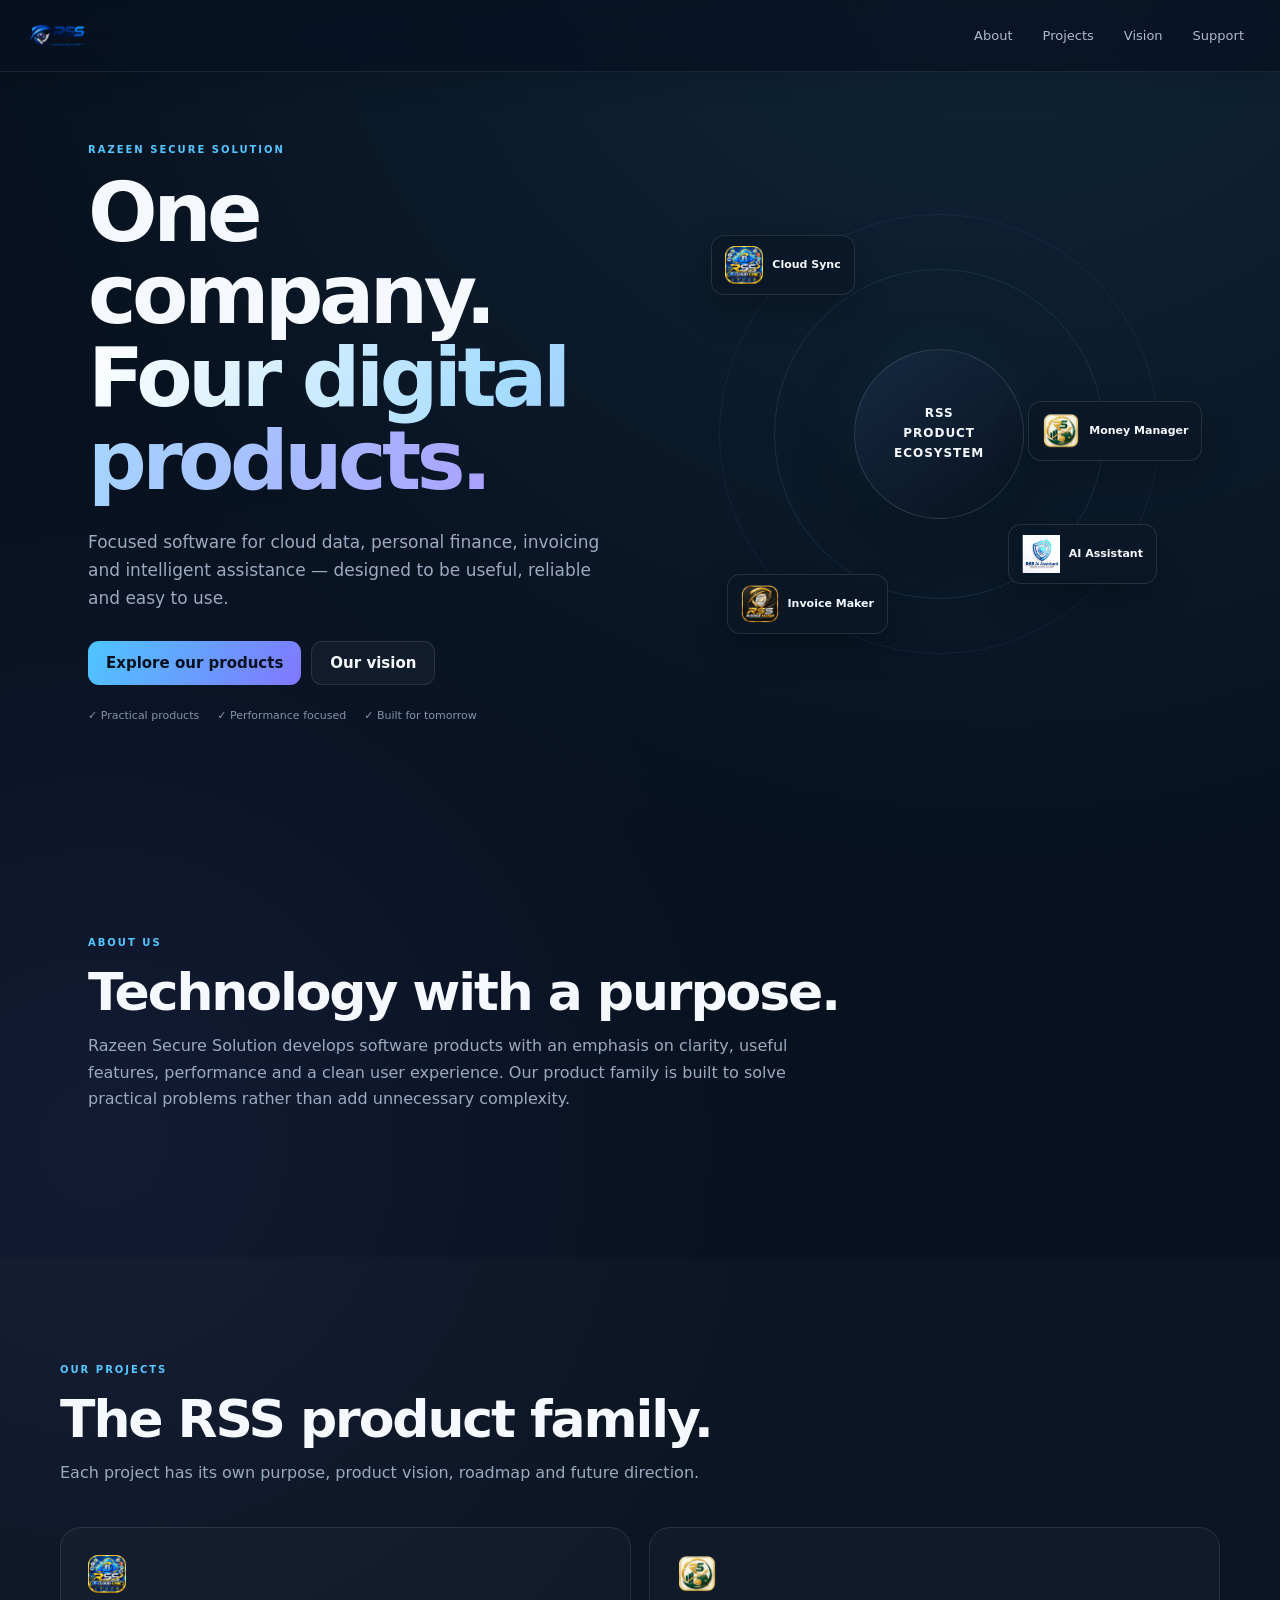
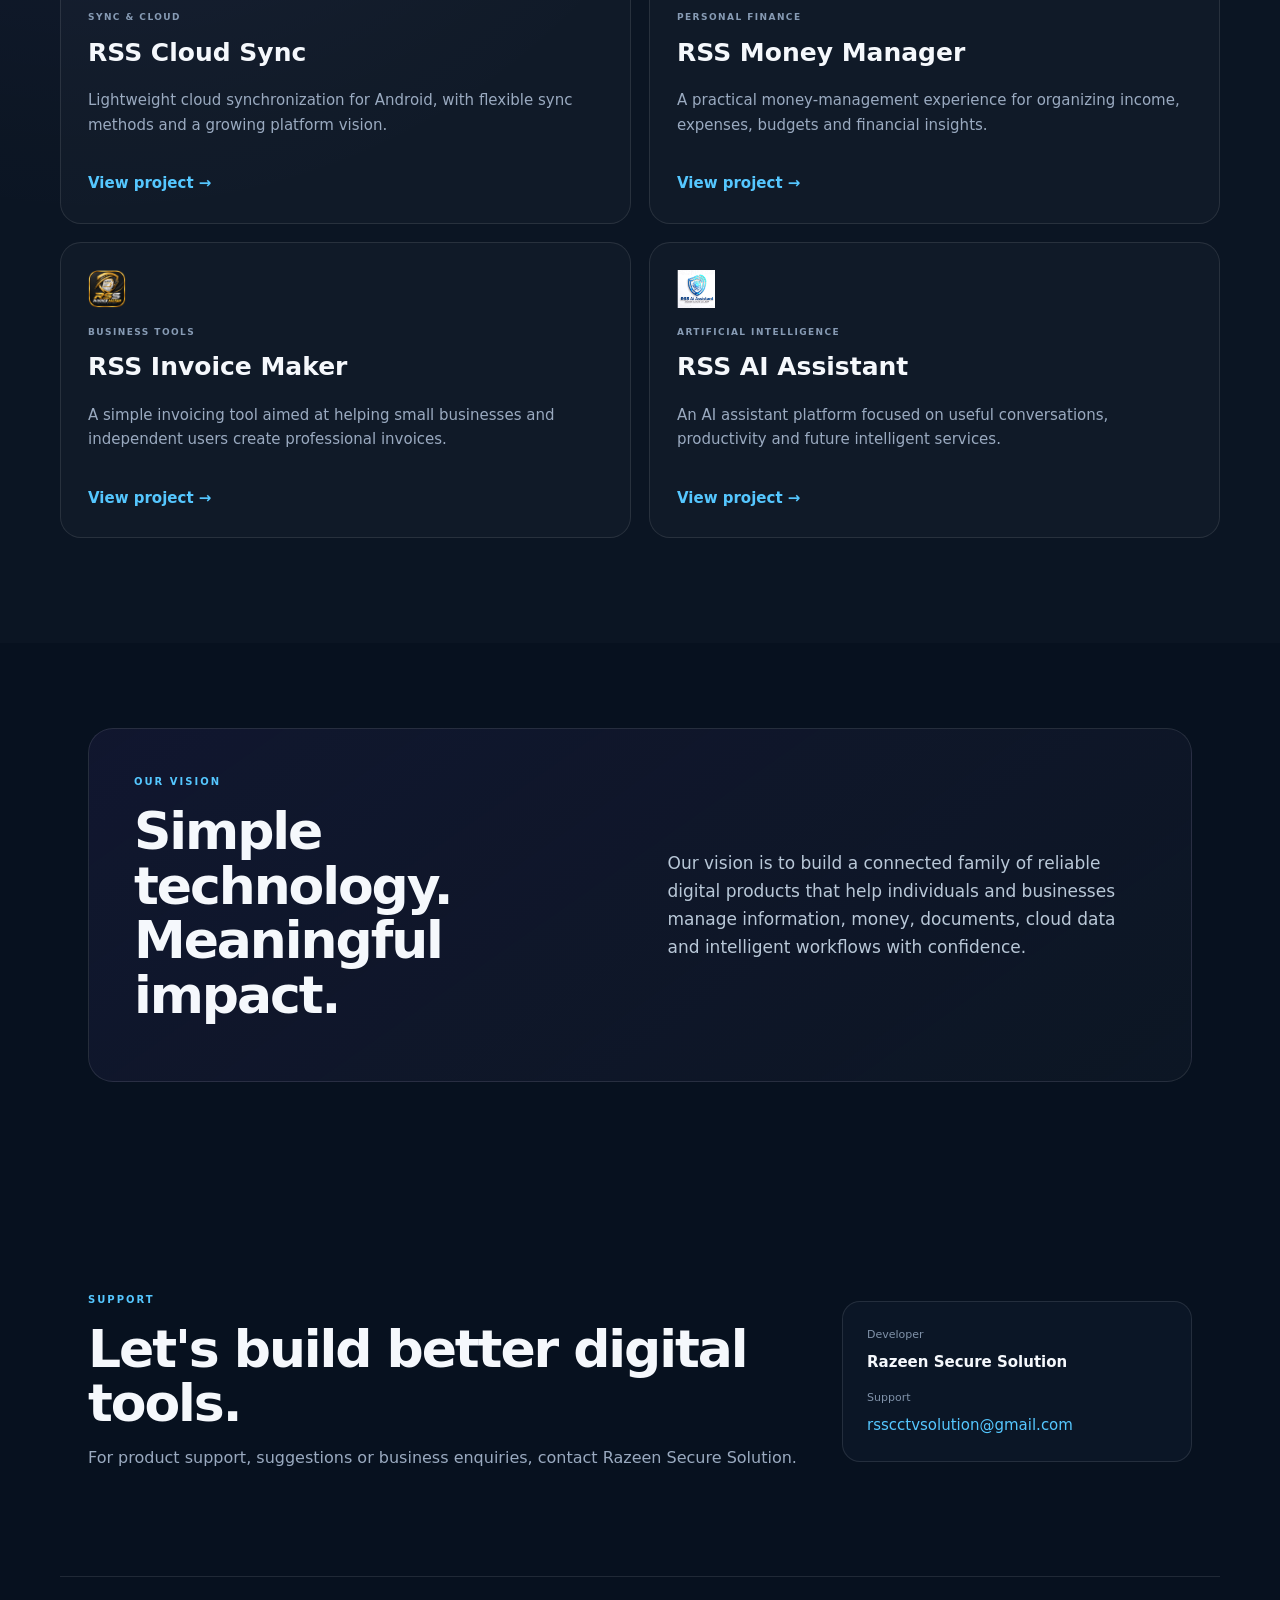
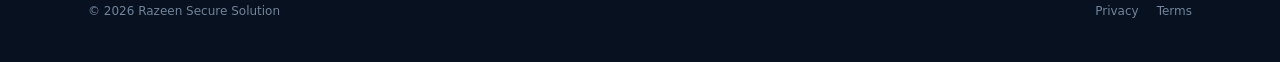
==== commit 0a67d809: "Remove oversized central company logo from homepage hero" ====
--- a/website/index.html
+++ b/website/index.html
@@ -1 +1 @@
-<!doctype html><html lang="en"><head><meta charset="utf-8"><meta name="viewport" content="width=device-width,initial-scale=1"><meta name="theme-color" content="#07111f"><meta name="description" content="Razeen Secure Solution — digital products for cloud sync, finance, invoicing and AI assistance."><title>Razeen Secure Solution — Digital Products</title><link rel="stylesheet" href="styles.css"></head><body><header class="site-header"><a class="brand" href="index.html"><img class="brand-logo" src="assets/logos/razeen-secure-solution-logo.png" alt="Razeen Secure Solution logo"></a><button class="menu-btn" aria-label="Open menu" aria-expanded="false">☰</button><nav class="nav"><a href="#about">About</a><a href="#projects">Projects</a><a href="#vision">Vision</a><a href="#support">Support</a></nav></header><main><section class="hero section"><div class="hero-copy"><div class="eyebrow">RAZEEN SECURE SOLUTION</div><h1>One company.<br><span>Four digital products.</span></h1><p>Focused software for cloud data, personal finance, invoicing and intelligent assistance — designed to be useful, reliable and easy to use.</p><div class="hero-actions"><a class="btn btn-primary" href="#projects">Explore our products</a><a class="btn btn-ghost" href="#vision">Our vision</a></div><div class="trust-row"><span>✓ Practical products</span><span>✓ Performance focused</span><span>✓ Built for tomorrow</span></div></div><div class="ecosystem" aria-label="RSS product ecosystem"><div class="ecosystem-ring ring-one"></div><div class="ecosystem-ring ring-two"></div><div class="ecosystem-core"><img src="assets/logos/razeen-secure-solution-logo-only.png" alt="Razeen Secure Solution" class="core-logo"><span>RSS<br><small>PRODUCT ECOSYSTEM</small></span></div><a class="eco-card eco-cloud" href="cloud-sync.html"><img src="assets/logos/rss-cloud-sync-logo.png" alt="RSS Cloud Sync"><span>Cloud Sync</span></a><a class="eco-card eco-money" href="money-manager.html"><img src="assets/logos/rss-money-manager-logo.png" alt="RSS Money Manager"><span>Money Manager</span></a><a class="eco-card eco-invoice" href="invoice-maker.html"><img src="assets/logos/rss-invoice-maker-logo.png" alt="RSS Invoice Maker"><span>Invoice Maker</span></a><a class="eco-card eco-ai" href="ai-assistant.html"><img src="assets/logos/rss-ai-assistant-logo.png" alt="RSS AI Assistant"><span>AI Assistant</span></a></div></section><section id="about" class="section"><div class="section-heading"><div class="eyebrow">ABOUT US</div><h2>Technology with a purpose.</h2><p>Razeen Secure Solution develops software products with an emphasis on clarity, useful features, performance and a clean user experience. Our product family is built to solve practical problems rather than add unnecessary complexity.</p></div></section><section id="projects" class="section project-section"><div class="section-heading"><div class="eyebrow">OUR PROJECTS</div><h2>The RSS product family.</h2><p>Each project has its own purpose, product vision, roadmap and future direction.</p></div><div class="project-grid"><a class="project-card" href="cloud-sync.html"><img class="project-logo" src="assets/logos/rss-cloud-sync-logo.png" alt="RSS Cloud Sync logo"><label>SYNC &amp; CLOUD</label><h3>RSS Cloud Sync</h3><p>Lightweight cloud synchronization for Android, with flexible sync methods and a growing platform vision.</p><span class="text-link">View project →</span></a><a class="project-card" href="money-manager.html"><img class="project-logo" src="assets/logos/rss-money-manager-logo.png" alt="RSS Money Manager logo"><label>PERSONAL FINANCE</label><h3>RSS Money Manager</h3><p>A practical money-management experience for organizing income, expenses, budgets and financial insights.</p><span class="text-link">View project →</span></a><a class="project-card" href="invoice-maker.html"><img class="project-logo" src="assets/logos/rss-invoice-maker-logo.png" alt="RSS Invoice Maker logo"><label>BUSINESS TOOLS</label><h3>RSS Invoice Maker</h3><p>A simple invoicing tool aimed at helping small businesses and independent users create professional invoices.</p><span class="text-link">View project →</span></a><a class="project-card" href="ai-assistant.html"><img class="project-logo" src="assets/logos/rss-ai-assistant-logo.png" alt="RSS AI Assistant logo"><label>ARTIFICIAL INTELLIGENCE</label><h3>RSS AI Assistant</h3><p>An AI assistant platform focused on useful conversations, productivity and future intelligent services.</p><span class="text-link">View project →</span></a></div></section><section id="vision" class="section vision"><div class="vision-card"><div><div class="eyebrow">OUR VISION</div><h2>Simple technology.<br>Meaningful impact.</h2></div><p>Our vision is to build a connected family of reliable digital products that help individuals and businesses manage information, money, documents, cloud data and intelligent workflows with confidence.</p></div></section><section id="support" class="section support"><div><div class="eyebrow">SUPPORT</div><h2>Let's build better digital tools.</h2><p>For product support, suggestions or business enquiries, contact Razeen Secure Solution.</p></div><div class="support-card"><span>Developer</span><strong>Razeen Secure Solution</strong><span>Support</span><a href="mailto:rsscctvsolution@gmail.com">rsscctvsolution@gmail.com</a></div></section></main><footer class="footer"><div>© <span id="year"></span> Razeen Secure Solution</div><div><a href="privacy.html">Privacy</a><a href="terms.html">Terms</a></div></footer><script src="script.js"></script></body></html>+<!doctype html><html lang="en"><head><meta charset="utf-8"><meta name="viewport" content="width=device-width,initial-scale=1"><meta name="theme-color" content="#07111f"><meta name="description" content="Razeen Secure Solution — digital products for cloud sync, finance, invoicing and AI assistance."><title>Razeen Secure Solution — Digital Products</title><link rel="stylesheet" href="styles.css"></head><body><header class="site-header"><a class="brand" href="index.html"><img class="brand-logo" src="assets/logos/razeen-secure-solution-logo.png" alt="Razeen Secure Solution logo"></a><button class="menu-btn" aria-label="Open menu" aria-expanded="false">☰</button><nav class="nav"><a href="#about">About</a><a href="#projects">Projects</a><a href="#vision">Vision</a><a href="#support">Support</a></nav></header><main><section class="hero section"><div class="hero-copy"><div class="eyebrow">RAZEEN SECURE SOLUTION</div><h1>One company.<br><span>Four digital products.</span></h1><p>Focused software for cloud data, personal finance, invoicing and intelligent assistance — designed to be useful, reliable and easy to use.</p><div class="hero-actions"><a class="btn btn-primary" href="#projects">Explore our products</a><a class="btn btn-ghost" href="#vision">Our vision</a></div><div class="trust-row"><span>✓ Practical products</span><span>✓ Performance focused</span><span>✓ Built for tomorrow</span></div></div><div class="ecosystem" aria-label="RSS product ecosystem"><div class="ecosystem-ring ring-one"></div><div class="ecosystem-ring ring-two"></div><div class="ecosystem-core"><span class="core-mark">RSS</span><span class="core-caption">PRODUCT<br>ECOSYSTEM</span></div><a class="eco-card eco-cloud" href="cloud-sync.html"><img src="assets/logos/rss-cloud-sync-logo.png" alt="RSS Cloud Sync"><span>Cloud Sync</span></a><a class="eco-card eco-money" href="money-manager.html"><img src="assets/logos/rss-money-manager-logo.png" alt="RSS Money Manager"><span>Money Manager</span></a><a class="eco-card eco-invoice" href="invoice-maker.html"><img src="assets/logos/rss-invoice-maker-logo.png" alt="RSS Invoice Maker"><span>Invoice Maker</span></a><a class="eco-card eco-ai" href="ai-assistant.html"><img src="assets/logos/rss-ai-assistant-logo.png" alt="RSS AI Assistant"><span>AI Assistant</span></a></div></section><section id="about" class="section"><div class="section-heading"><div class="eyebrow">ABOUT US</div><h2>Technology with a purpose.</h2><p>Razeen Secure Solution develops software products with an emphasis on clarity, useful features, performance and a clean user experience. Our product family is built to solve practical problems rather than add unnecessary complexity.</p></div></section><section id="projects" class="section project-section"><div class="section-heading"><div class="eyebrow">OUR PROJECTS</div><h2>The RSS product family.</h2><p>Each project has its own purpose, product vision, roadmap and future direction.</p></div><div class="project-grid"><a class="project-card" href="cloud-sync.html"><img class="project-logo" src="assets/logos/rss-cloud-sync-logo.png" alt="RSS Cloud Sync logo"><label>SYNC &amp; CLOUD</label><h3>RSS Cloud Sync</h3><p>Lightweight cloud synchronization for Android, with flexible sync methods and a growing platform vision.</p><span class="text-link">View project →</span></a><a class="project-card" href="money-manager.html"><img class="project-logo" src="assets/logos/rss-money-manager-logo.png" alt="RSS Money Manager logo"><label>PERSONAL FINANCE</label><h3>RSS Money Manager</h3><p>A practical money-management experience for organizing income, expenses, budgets and financial insights.</p><span class="text-link">View project →</span></a><a class="project-card" href="invoice-maker.html"><img class="project-logo" src="assets/logos/rss-invoice-maker-logo.png" alt="RSS Invoice Maker logo"><label>BUSINESS TOOLS</label><h3>RSS Invoice Maker</h3><p>A simple invoicing tool aimed at helping small businesses and independent users create professional invoices.</p><span class="text-link">View project →</span></a><a class="project-card" href="ai-assistant.html"><img class="project-logo" src="assets/logos/rss-ai-assistant-logo.png" alt="RSS AI Assistant logo"><label>ARTIFICIAL INTELLIGENCE</label><h3>RSS AI Assistant</h3><p>An AI assistant platform focused on useful conversations, productivity and future intelligent services.</p><span class="text-link">View project →</span></a></div></section><section id="vision" class="section vision"><div class="vision-card"><div><div class="eyebrow">OUR VISION</div><h2>Simple technology.<br>Meaningful impact.</h2></div><p>Our vision is to build a connected family of reliable digital products that help individuals and businesses manage information, money, documents, cloud data and intelligent workflows with confidence.</p></div></section><section id="support" class="section support"><div><div class="eyebrow">SUPPORT</div><h2>Let's build better digital tools.</h2><p>For product support, suggestions or business enquiries, contact Razeen Secure Solution.</p></div><div class="support-card"><span>Developer</span><strong>Razeen Secure Solution</strong><span>Support</span><a href="mailto:rsscctvsolution@gmail.com">rsscctvsolution@gmail.com</a></div></section></main><footer class="footer"><div>© <span id="year"></span> Razeen Secure Solution</div><div><a href="privacy.html">Privacy</a><a href="terms.html">Terms</a></div></footer><script src="script.js"></script></body></html>
--- a/website/styles.css
+++ b/website/styles.css
@@ -1 +1 @@
-:root{--bg:#07111f;--panel:rgba(13,25,42,.76);--text:#f5f8fc;--muted:#9aaac0;--line:rgba(255,255,255,.10);--accent:#55c7ff;--accent2:#8b7cff;--max:1160px}*{box-sizing:border-box}html{scroll-behavior:smooth}body{margin:0;background:radial-gradient(circle at 78% -5%,rgba(85,199,255,.11),transparent 30%),radial-gradient(circle at 8% 35%,rgba(139,124,255,.08),transparent 28%),var(--bg);color:var(--text);font:15px/1.65 Inter,ui-sans-serif,system-ui,-apple-system,BlinkMacSystemFont,"Segoe UI",sans-serif;overflow-x:hidden}a{color:inherit;text-decoration:none}.site-header{position:sticky;top:0;z-index:100;width:100%;height:58px;display:flex;align-items:center;justify-content:space-between;padding:7px max(20px,calc((100vw - 1240px)/2));background:rgba(7,17,31,.72);backdrop-filter:blur(22px) saturate(135%);-webkit-backdrop-filter:blur(22px) saturate(135%);border-bottom:1px solid rgba(255,255,255,.08);box-shadow:0 8px 30px rgba(0,0,0,.12)}.brand{display:flex;align-items:center;height:44px;min-width:0}.brand-logo{display:block!important;width:auto!important;height:auto!important;max-width:110px!important;max-height:25px!important;object-fit:contain!important;object-position:left center;animation:logoIn .7s ease both}.nav{display:flex;align-items:center;gap:6px;color:#aebbd0;font-size:13px}.nav a{padding:8px 11px;border-radius:9px;transition:color .2s,background .2s,transform .2s}.nav a:hover{color:#fff;background:rgba(255,255,255,.06);transform:translateY(-1px)}.menu-btn{display:none;background:rgba(255,255,255,.05);border:1px solid var(--line);color:#fff;width:38px;height:38px;border-radius:10px;font-size:19px}.nav.open{display:flex}.section{max-width:var(--max);margin:auto;padding:105px 28px}.hero{min-height:700px;display:grid;grid-template-columns:1.05fr .95fr;align-items:center;gap:60px;padding-top:75px}.hero>div:first-child{animation:heroText .9s cubic-bezier(.2,.8,.2,1) .1s both}.eyebrow{font-size:10px;font-weight:800;letter-spacing:.2em;color:var(--accent);margin-bottom:13px}.hero h1{font-size:clamp(48px,7vw,82px);line-height:1.01;letter-spacing:-.055em;margin:0 0 25px}.hero h1 span{background:linear-gradient(110deg,#fff,#a5dcff 48%,#aaa0ff);-webkit-background-clip:text;background-clip:text;color:transparent}.hero p{max-width:580px;font-size:17px;color:var(--muted);margin:0 0 29px}.hero-actions{display:flex;gap:10px;flex-wrap:wrap}.btn{display:inline-flex;justify-content:center;align-items:center;min-height:44px;padding:0 18px;border-radius:11px;border:1px solid var(--line);font-weight:750;transition:transform .25s,box-shadow .25s,filter .25s}.btn:hover{transform:translateY(-2px);box-shadow:0 12px 28px rgba(0,0,0,.22);filter:brightness(1.06)}.btn-primary{background:linear-gradient(120deg,#4dc6ff,#8177ff);color:#07111f;border:0}.btn-ghost{background:rgba(255,255,255,.035)}.trust-row{display:flex;gap:18px;flex-wrap:wrap;color:#8294ab;font-size:11px;margin-top:22px}.hero-art{min-height:450px;position:relative;display:grid;place-items:center;animation:heroArtIn 1s cubic-bezier(.2,.8,.2,1) .15s both}.orb{position:absolute;border-radius:999px;filter:blur(4px);animation:orbFloat 8s ease-in-out infinite}.orb-a{width:290px;height:290px;background:rgba(85,199,255,.13);top:35px;right:15px}.orb-b{width:210px;height:210px;background:rgba(139,124,255,.15);bottom:20px;left:25px;animation-delay:-3s}.company-card{position:relative;width:min(410px,88%);padding:27px;border:1px solid rgba(255,255,255,.12);border-radius:24px;background:linear-gradient(145deg,rgba(20,38,61,.88),rgba(8,19,34,.93));box-shadow:0 28px 70px rgba(0,0,0,.32);transform:rotate(1.5deg);animation:cardFloat 6s ease-in-out infinite}.company-card>strong{font-size:31px;line-height:1.08;display:block;margin:10px 0 22px}.product-list{display:grid;gap:7px}.product-list span{padding:10px 12px;border-radius:9px;background:rgba(255,255,255,.04);color:#b9c8d8;transition:transform .25s,background .25s}.product-list span:hover{transform:translateX(4px);background:rgba(255,255,255,.07)}.section-heading{max-width:760px;margin-bottom:40px}.section-heading h2,.vision-card h2,.support h2{font-size:clamp(32px,5vw,52px);line-height:1.05;letter-spacing:-.04em;margin:0 0 14px}.section-heading p,.support p{color:var(--muted);margin:0;font-size:16px}.project-section{max-width:none;background:rgba(255,255,255,.014)}.project-section>.section-heading,.project-grid{max-width:var(--max);margin-left:auto;margin-right:auto}.project-grid{display:grid;grid-template-columns:repeat(2,1fr);gap:18px}.project-card{display:block;padding:27px;border:1px solid var(--line);border-radius:21px;background:rgba(255,255,255,.024);transition:transform .35s cubic-bezier(.2,.8,.2,1),border-color .35s,background .35s,box-shadow .35s}.project-card:hover{transform:translateY(-6px);border-color:rgba(85,199,255,.28);background:rgba(255,255,255,.042);box-shadow:0 20px 45px rgba(0,0,0,.2)}.project-logo{width:auto;height:38px;max-width:125px;object-fit:contain;object-position:left center;display:block;margin-bottom:17px;transition:transform .3s cubic-bezier(.2,.8,.2,1),filter .3s}.project-card:hover .project-logo{transform:scale(1.035);filter:drop-shadow(0 5px 12px rgba(85,199,255,.12))}.project-card label{display:block;font-size:9px;letter-spacing:.16em;font-weight:800;color:#879bb4}.project-card h3{font-size:25px;margin:7px 0}.project-card p{color:var(--muted);min-height:55px}.text-link{display:inline-block;margin-top:13px;color:var(--accent);font-weight:750;transition:transform .2s}.project-card:hover .text-link{transform:translateX(3px)}.vision{padding-top:85px}.vision-card{display:grid;grid-template-columns:1fr 1fr;gap:55px;padding:45px;border:1px solid var(--line);border-radius:25px;background:linear-gradient(145deg,rgba(58,47,112,.2),rgba(255,255,255,.022));position:relative;overflow:hidden}.vision-card p{color:#b9c8d8;font-size:17px;margin:0;align-self:center}.support{display:grid;grid-template-columns:1fr 350px;gap:40px;align-items:center}.support-card{display:grid;gap:5px;padding:24px;border:1px solid var(--line);border-radius:18px;background:var(--panel)}.support-card span{color:#8092a9;font-size:11px}.support-card strong{margin-bottom:10px}.support-card a{color:var(--accent)}.footer{max-width:var(--max);margin:auto;padding:25px 28px 40px;border-top:1px solid var(--line);display:flex;justify-content:space-between;gap:20px;color:#71849c;font-size:12px}.footer a{margin-left:18px}@keyframes logoIn{from{opacity:0;transform:translateX(-8px)}to{opacity:1;transform:none}}@keyframes heroText{from{opacity:0;transform:translateY(25px)}to{opacity:1;transform:none}}@keyframes heroArtIn{from{opacity:0;transform:translateX(22px) scale(.97)}to{opacity:1;transform:none}}@keyframes orbFloat{0%,100%{transform:translate3d(0,0,0) scale(1)}50%{transform:translate3d(10px,-15px,0) scale(1.04)}}@keyframes cardFloat{0%,100%{transform:rotate(1.5deg) translateY(0)}50%{transform:rotate(.8deg) translateY(-7px)}}@media(max-width:800px){.site-header{height:52px;padding:6px 14px}.brand{height:38px}.brand-logo{max-width:88px!important;max-height:21px!important}.menu-btn{display:block}.nav{display:none;position:absolute;top:55px;left:12px;right:12px;padding:8px;flex-direction:column;align-items:stretch;background:rgba(7,17,31,.96);backdrop-filter:blur(20px);border:1px solid var(--line);border-radius:13px;box-shadow:0 18px 40px rgba(0,0,0,.3)}.nav a{padding:11px 12px}.section{padding:75px 20px}.hero{grid-template-columns:1fr;min-height:auto;padding-top:60px}.hero-art{min-height:350px}.project-grid,.vision-card,.support{grid-template-columns:1fr}.hero h1{font-size:54px}.project-logo{height:36px;max-width:118px}.footer{margin:0 20px;padding-left:0;padding-right:0;flex-direction:column}}@media(prefers-reduced-motion:reduce){html{scroll-behavior:auto}*,*::before,*::after{animation-duration:.01ms!important;animation-iteration-count:1!important;transition-duration:.01ms!important}}+:root{--bg:#07111f;--panel:rgba(13,25,42,.78);--text:#f5f8fc;--muted:#9aaac0;--line:rgba(255,255,255,.10);--accent:#55c7ff;--accent2:#8b7cff;--max:1160px}*{box-sizing:border-box}html{scroll-behavior:smooth}body{margin:0;background:radial-gradient(circle at 78% -5%,rgba(85,199,255,.12),transparent 30%),radial-gradient(circle at 8% 35%,rgba(139,124,255,.09),transparent 28%),var(--bg);color:var(--text);font:15px/1.65 Inter,ui-sans-serif,system-ui,-apple-system,BlinkMacSystemFont,"Segoe UI",sans-serif;overflow-x:hidden}a{color:inherit;text-decoration:none}.site-header{position:sticky;top:0;z-index:100;width:100%;height:72px;display:flex;align-items:center;justify-content:space-between;padding:8px max(24px,calc((100vw - 1240px)/2));background:rgba(7,17,31,.74);backdrop-filter:blur(22px) saturate(135%);-webkit-backdrop-filter:blur(22px) saturate(135%);border-bottom:1px solid rgba(255,255,255,.08);box-shadow:0 8px 30px rgba(0,0,0,.14)}.brand{display:flex;align-items:center;height:54px;min-width:0}.brand-logo{display:block!important;width:auto!important;height:auto!important;max-width:190px!important;max-height:46px!important;object-fit:contain!important;object-position:left center;animation:logoIn .7s ease both}.nav{display:flex;align-items:center;gap:6px;color:#aebbd0;font-size:13px}.nav a{padding:9px 12px;border-radius:9px;transition:color .2s,background .2s,transform .2s}.nav a:hover{color:#fff;background:rgba(255,255,255,.06);transform:translateY(-1px)}.menu-btn{display:none;background:rgba(255,255,255,.05);border:1px solid var(--line);color:#fff;width:38px;height:38px;border-radius:10px;font-size:19px}.nav.open{display:flex}.section{max-width:var(--max);margin:auto;padding:105px 28px}.hero,.project-hero{min-height:700px;display:grid;grid-template-columns:1.03fr .97fr;align-items:center;gap:60px;padding-top:70px}.hero>div:first-child,.project-copy{animation:heroText .9s cubic-bezier(.2,.8,.2,1) .1s both}.project-hero{min-height:620px}.project-hero-logo{width:auto;height:58px;max-width:220px;object-fit:contain;object-position:left center;margin:0 0 25px;animation:productLogoIn .8s ease both}.eyebrow{font-size:10px;font-weight:800;letter-spacing:.2em;color:var(--accent);margin-bottom:13px}.hero h1,.project-hero h1{font-size:clamp(48px,7vw,82px);line-height:1.01;letter-spacing:-.055em;margin:0 0 25px}.project-hero h1{font-size:clamp(44px,6vw,70px)}.hero h1 span,.project-hero h1 span{background:linear-gradient(110deg,#fff,#a5dcff 48%,#aaa0ff);-webkit-background-clip:text;background-clip:text;color:transparent}.hero p,.project-hero p{max-width:580px;font-size:17px;color:var(--muted);margin:0 0 29px}.hero-actions{display:flex;gap:10px;flex-wrap:wrap}.btn{display:inline-flex;justify-content:center;align-items:center;min-height:44px;padding:0 18px;border-radius:11px;border:1px solid var(--line);font-weight:750;transition:transform .25s,box-shadow .25s,filter .25s}.btn:hover{transform:translateY(-2px);box-shadow:0 12px 28px rgba(0,0,0,.22);filter:brightness(1.06)}.btn-primary{background:linear-gradient(120deg,#4dc6ff,#8177ff);color:#07111f;border:0}.btn-ghost{background:rgba(255,255,255,.035)}.trust-row{display:flex;gap:18px;flex-wrap:wrap;color:#8294ab;font-size:11px;margin-top:22px}.ecosystem{min-height:470px;position:relative;display:grid;place-items:center;animation:heroArtIn 1s cubic-bezier(.2,.8,.2,1) .15s both}.ecosystem-ring{position:absolute;border:1px solid rgba(115,190,255,.13);border-radius:50%;animation:ringSpin 18s linear infinite}.ring-one{width:330px;height:330px}.ring-two{width:440px;height:440px;border-color:rgba(139,124,255,.10);animation-duration:28s;animation-direction:reverse}.ecosystem-core{width:170px;height:170px;border-radius:50%;display:flex;flex-direction:column;align-items:center;justify-content:center;text-align:center;background:linear-gradient(145deg,rgba(22,42,67,.96),rgba(8,18,32,.96));border:1px solid rgba(255,255,255,.13);box-shadow:0 24px 60px rgba(0,0,0,.32),0 0 60px rgba(85,199,255,.08);z-index:2;animation:coreFloat 5s ease-in-out infinite}.core-logo{width:45px;height:45px;object-fit:contain;margin-bottom:7px}.ecosystem-core span{font-weight:800;letter-spacing:.08em;font-size:12px}.ecosystem-core small{font-size:7px;color:#7f94ac;letter-spacing:.14em}.eco-card{position:absolute;z-index:3;display:flex;align-items:center;gap:9px;padding:10px 13px;border:1px solid rgba(255,255,255,.11);border-radius:13px;background:rgba(10,23,39,.88);backdrop-filter:blur(12px);box-shadow:0 14px 35px rgba(0,0,0,.24);font-size:11px;font-weight:750;transition:transform .3s,border-color .3s,background .3s}.eco-card img{width:38px;height:38px;object-fit:contain}.eco-card:hover{transform:translateY(-5px) scale(1.025);border-color:rgba(85,199,255,.35);background:rgba(18,35,56,.95)}.eco-cloud{top:36px;left:5%}.eco-money{top:43%;right:-2%}.eco-invoice{bottom:35px;left:8%}.eco-ai{bottom:18%;right:7%}.project-visual{min-height:400px;position:relative;display:grid;place-items:center;animation:heroArtIn 1s cubic-bezier(.2,.8,.2,1) .15s both}.visual-orbit{position:absolute;width:340px;height:340px;border:1px solid rgba(85,199,255,.14);border-radius:50%;animation:ringSpin 20s linear infinite}.visual-orbit:after{content:"";position:absolute;width:8px;height:8px;border-radius:50%;background:#55c7ff;top:-4px;left:50%;box-shadow:0 0 20px rgba(85,199,255,.7)}.visual-panel{width:min(390px,88%);padding:34px;border:1px solid rgba(255,255,255,.12);border-radius:24px;background:linear-gradient(145deg,rgba(20,38,61,.9),rgba(8,19,34,.94));box-shadow:0 28px 70px rgba(0,0,0,.32);text-align:center;z-index:2;animation:cardFloat 6s ease-in-out infinite}.visual-panel span{font-size:9px;letter-spacing:.2em;color:var(--accent);font-weight:800}.visual-panel strong{display:block;font-size:25px;margin:14px 0 8px}.visual-panel small{color:#899bb1}.section-heading{max-width:760px;margin-bottom:40px}.section-heading h2,.vision-card h2,.support h2{font-size:clamp(32px,5vw,52px);line-height:1.05;letter-spacing:-.04em;margin:0 0 14px}.section-heading p,.support p{color:var(--muted);margin:0;font-size:16px}.project-section{max-width:none;background:rgba(255,255,255,.014)}.project-section>.section-heading,.project-grid{max-width:var(--max);margin-left:auto;margin-right:auto}.project-grid{display:grid;grid-template-columns:repeat(2,1fr);gap:18px}.project-card{display:block;padding:27px;border:1px solid var(--line);border-radius:21px;background:rgba(255,255,255,.024);transition:transform .35s cubic-bezier(.2,.8,.2,1),border-color .35s,background .35s,box-shadow .35s}.project-card:hover{transform:translateY(-6px);border-color:rgba(85,199,255,.28);background:rgba(255,255,255,.042);box-shadow:0 20px 45px rgba(0,0,0,.2)}.project-logo{width:auto;height:38px;max-width:125px;object-fit:contain;object-position:left center;display:block;margin-bottom:17px;transition:transform .3s cubic-bezier(.2,.8,.2,1),filter .3s}.project-card:hover .project-logo{transform:scale(1.035);filter:drop-shadow(0 5px 12px rgba(85,199,255,.12))}.project-card label{display:block;font-size:9px;letter-spacing:.16em;font-weight:800;color:#879bb4}.project-card h3{font-size:25px;margin:7px 0}.project-card p{color:var(--muted);min-height:55px}.text-link{display:inline-block;margin-top:13px;color:var(--accent);font-weight:750;transition:transform .2s}.project-card:hover .text-link{transform:translateX(3px)}.vision{padding-top:85px}.vision-card{display:grid;grid-template-columns:1fr 1fr;gap:55px;padding:45px;border:1px solid var(--line);border-radius:25px;background:linear-gradient(145deg,rgba(58,47,112,.2),rgba(255,255,255,.022));position:relative;overflow:hidden}.vision-card p{color:#b9c8d8;font-size:17px;margin:0;align-self:center}.support{display:grid;grid-template-columns:1fr 350px;gap:40px;align-items:center}.support-card{display:grid;gap:5px;padding:24px;border:1px solid var(--line);border-radius:18px;background:var(--panel)}.support-card span{color:#8092a9;font-size:11px}.support-card strong{margin-bottom:10px}.support-card a{color:var(--accent)}.footer{max-width:var(--max);margin:auto;padding:25px 28px 40px;border-top:1px solid var(--line);display:flex;justify-content:space-between;gap:20px;color:#71849c;font-size:12px}.footer a{margin-left:18px}@keyframes logoIn{from{opacity:0;transform:translateX(-8px)}to{opacity:1;transform:none}}@keyframes productLogoIn{from{opacity:0;transform:translateY(12px) scale(.94)}to{opacity:1;transform:none}}@keyframes heroText{from{opacity:0;transform:translateY(25px)}to{opacity:1;transform:none}}@keyframes heroArtIn{from{opacity:0;transform:translateX(22px) scale(.97)}to{opacity:1;transform:none}}@keyframes ringSpin{to{transform:rotate(360deg)}}@keyframes coreFloat{0%,100%{transform:translateY(0)}50%{transform:translateY(-7px)}}@keyframes cardFloat{0%,100%{transform:rotate(1deg) translateY(0)}50%{transform:rotate(-.4deg) translateY(-7px)}}@media(max-width:800px){.site-header{height:64px;padding:6px 15px}.brand{height:48px}.brand-logo{max-width:150px!important;max-height:38px!important}.menu-btn{display:block}.nav{display:none;position:absolute;top:67px;left:12px;right:12px;padding:8px;flex-direction:column;align-items:stretch;background:rgba(7,17,31,.96);backdrop-filter:blur(20px);border:1px solid var(--line);border-radius:13px;box-shadow:0 18px 40px rgba(0,0,0,.3)}.nav a{padding:11px 12px}.section{padding:75px 20px}.hero,.project-hero{grid-template-columns:1fr;min-height:auto;padding-top:60px}.ecosystem{min-height:430px;margin-top:15px}.ring-two{width:360px;height:360px}.ring-one{width:270px;height:270px}.eco-card{padding:8px 10px}.eco-card img{width:32px;height:32px}.eco-cloud{top:15px;left:0}.eco-money{right:0;top:40%}.eco-invoice{bottom:18px;left:0}.eco-ai{bottom:15%;right:0}.project-visual{min-height:350px}.project-hero-logo{height:50px;max-width:190px}.hero h1{font-size:54px}.project-hero h1{font-size:48px}.project-logo{height:36px;max-width:118px}.vision-card,.support{grid-template-columns:1fr}.footer{margin:0 20px;padding-left:0;padding-right:0;flex-direction:column}}@media(prefers-reduced-motion:reduce){html{scroll-behavior:auto}*,*::before,*::after{animation-duration:.01ms!important;animation-iteration-count:1!important;transition-duration:.01ms!important}}
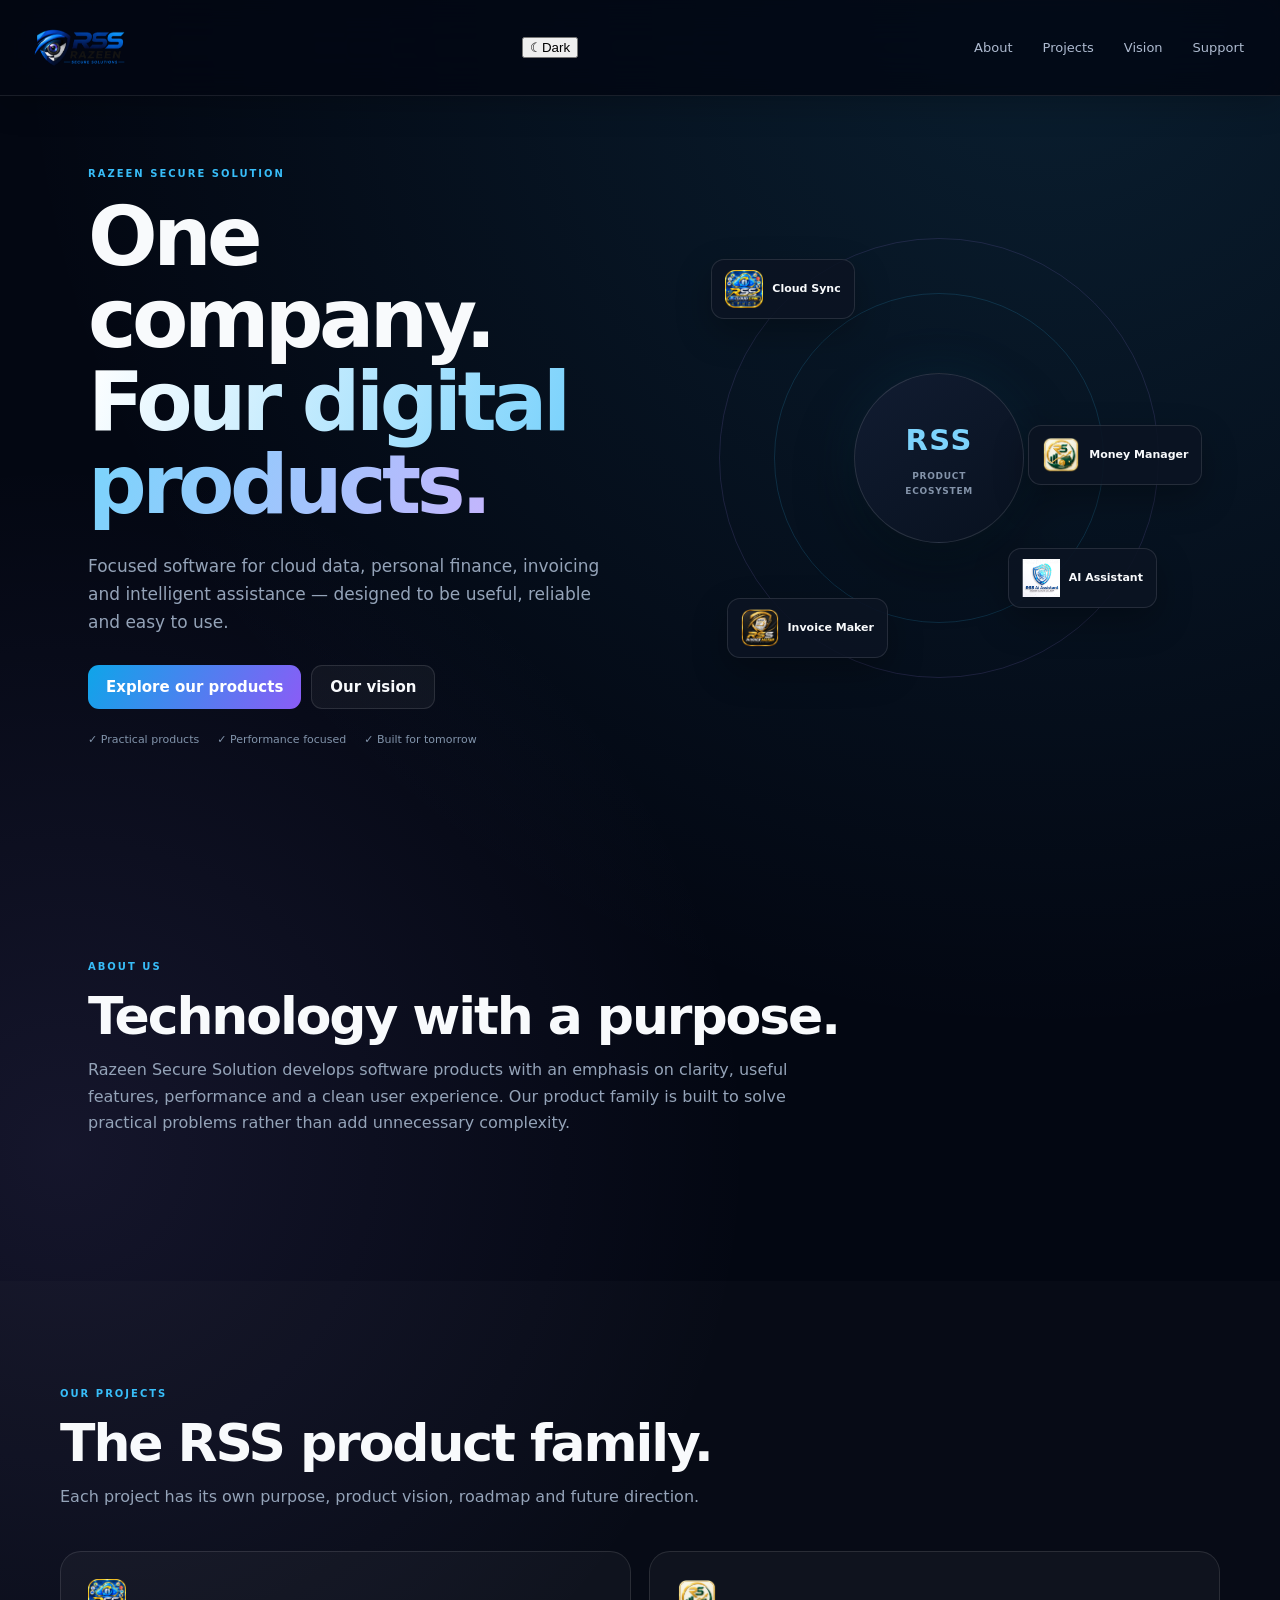
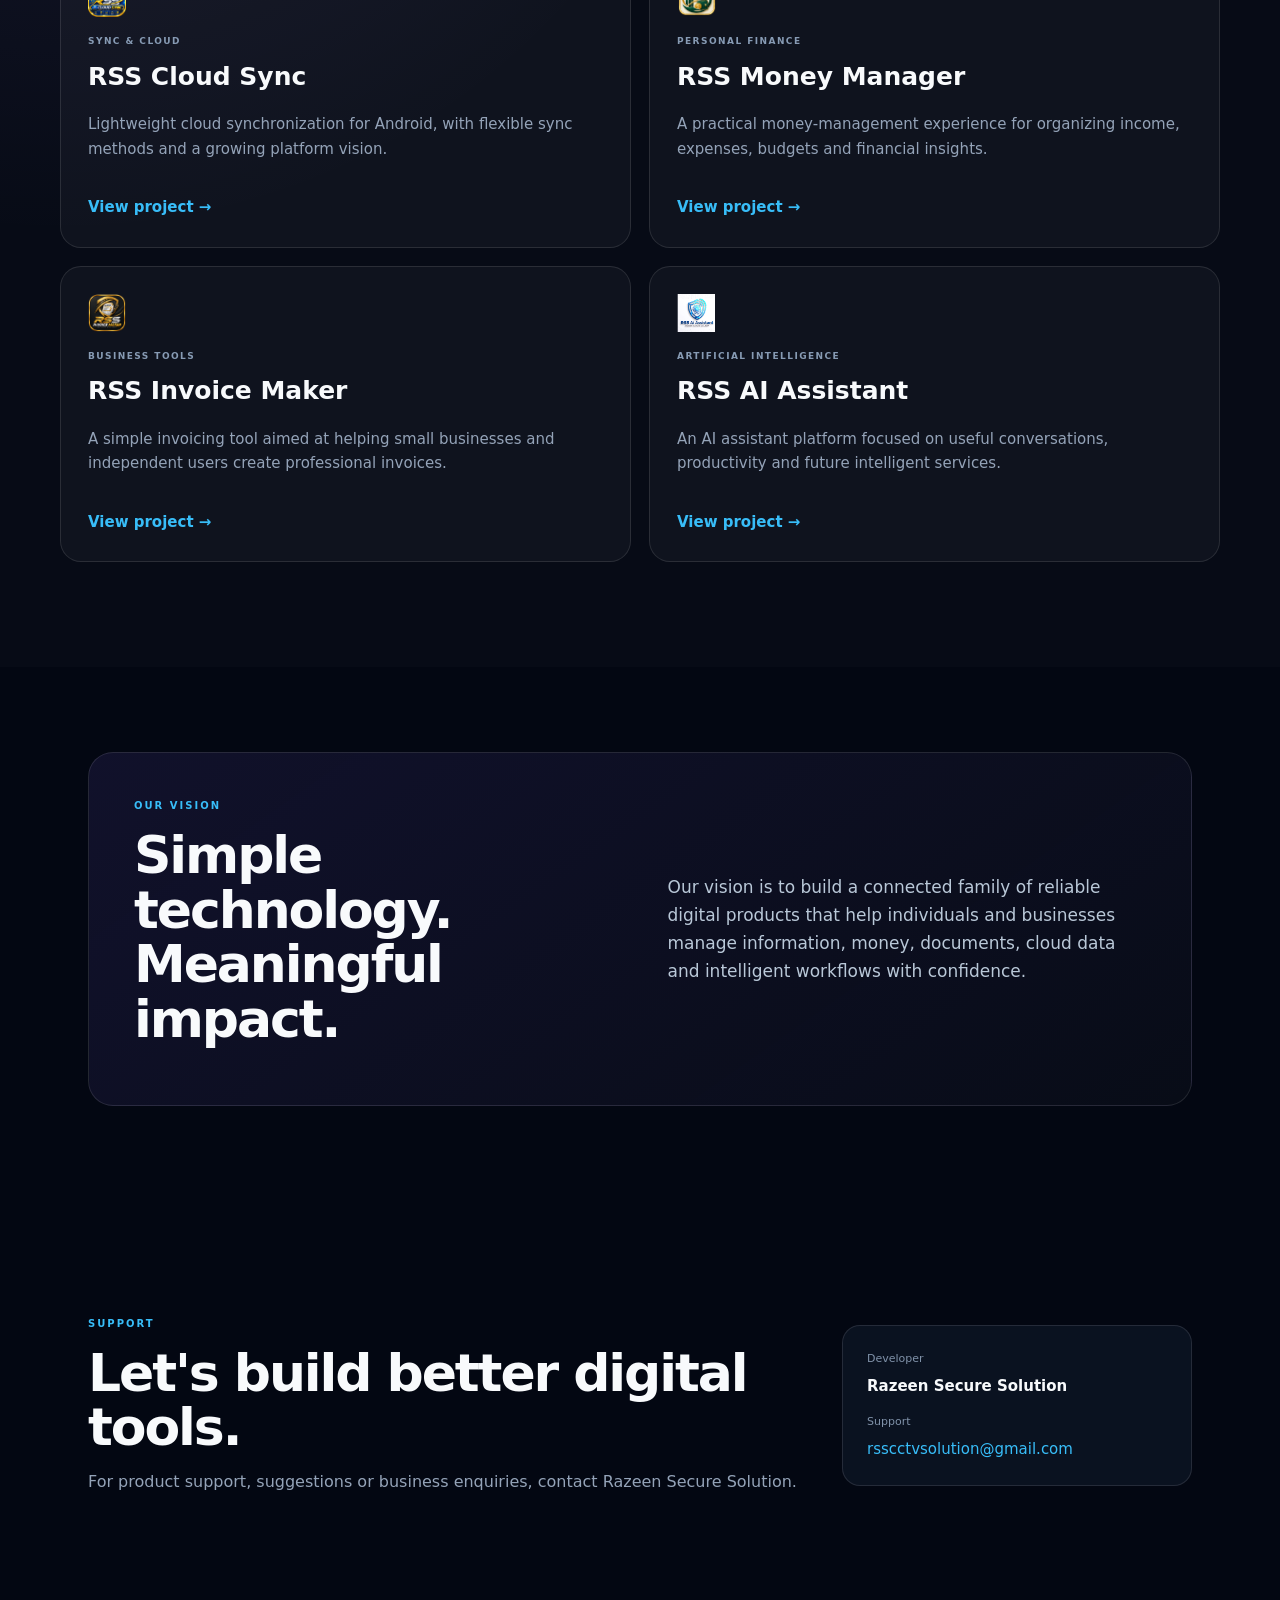
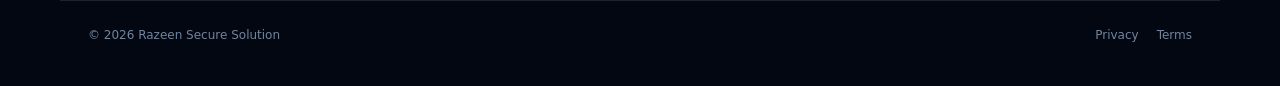
==== commit 5b8db585: "Add appearance toggle and light default" ====
--- a/website/index.html
+++ b/website/index.html
@@ -1 +1 @@
-<!doctype html><html lang="en"><head><meta charset="utf-8"><meta name="viewport" content="width=device-width,initial-scale=1"><meta name="theme-color" content="#07111f"><meta name="description" content="Razeen Secure Solution — digital products for cloud sync, finance, invoicing and AI assistance."><title>Razeen Secure Solution — Digital Products</title><link rel="stylesheet" href="styles.css"></head><body><header class="site-header"><a class="brand" href="index.html"><img class="brand-logo" src="assets/logos/razeen-secure-solution-logo.png" alt="Razeen Secure Solution logo"></a><button class="menu-btn" aria-label="Open menu" aria-expanded="false">☰</button><nav class="nav"><a href="#about">About</a><a href="#projects">Projects</a><a href="#vision">Vision</a><a href="#support">Support</a></nav></header><main><section class="hero section"><div class="hero-copy"><div class="eyebrow">RAZEEN SECURE SOLUTION</div><h1>One company.<br><span>Four digital products.</span></h1><p>Focused software for cloud data, personal finance, invoicing and intelligent assistance — designed to be useful, reliable and easy to use.</p><div class="hero-actions"><a class="btn btn-primary" href="#projects">Explore our products</a><a class="btn btn-ghost" href="#vision">Our vision</a></div><div class="trust-row"><span>✓ Practical products</span><span>✓ Performance focused</span><span>✓ Built for tomorrow</span></div></div><div class="ecosystem" aria-label="RSS product ecosystem"><div class="ecosystem-ring ring-one"></div><div class="ecosystem-ring ring-two"></div><div class="ecosystem-core"><span class="core-mark">RSS</span><span class="core-caption">PRODUCT<br>ECOSYSTEM</span></div><a class="eco-card eco-cloud" href="cloud-sync.html"><img src="assets/logos/rss-cloud-sync-logo.png" alt="RSS Cloud Sync"><span>Cloud Sync</span></a><a class="eco-card eco-money" href="money-manager.html"><img src="assets/logos/rss-money-manager-logo.png" alt="RSS Money Manager"><span>Money Manager</span></a><a class="eco-card eco-invoice" href="invoice-maker.html"><img src="assets/logos/rss-invoice-maker-logo.png" alt="RSS Invoice Maker"><span>Invoice Maker</span></a><a class="eco-card eco-ai" href="ai-assistant.html"><img src="assets/logos/rss-ai-assistant-logo.png" alt="RSS AI Assistant"><span>AI Assistant</span></a></div></section><section id="about" class="section"><div class="section-heading"><div class="eyebrow">ABOUT US</div><h2>Technology with a purpose.</h2><p>Razeen Secure Solution develops software products with an emphasis on clarity, useful features, performance and a clean user experience. Our product family is built to solve practical problems rather than add unnecessary complexity.</p></div></section><section id="projects" class="section project-section"><div class="section-heading"><div class="eyebrow">OUR PROJECTS</div><h2>The RSS product family.</h2><p>Each project has its own purpose, product vision, roadmap and future direction.</p></div><div class="project-grid"><a class="project-card" href="cloud-sync.html"><img class="project-logo" src="assets/logos/rss-cloud-sync-logo.png" alt="RSS Cloud Sync logo"><label>SYNC &amp; CLOUD</label><h3>RSS Cloud Sync</h3><p>Lightweight cloud synchronization for Android, with flexible sync methods and a growing platform vision.</p><span class="text-link">View project →</span></a><a class="project-card" href="money-manager.html"><img class="project-logo" src="assets/logos/rss-money-manager-logo.png" alt="RSS Money Manager logo"><label>PERSONAL FINANCE</label><h3>RSS Money Manager</h3><p>A practical money-management experience for organizing income, expenses, budgets and financial insights.</p><span class="text-link">View project →</span></a><a class="project-card" href="invoice-maker.html"><img class="project-logo" src="assets/logos/rss-invoice-maker-logo.png" alt="RSS Invoice Maker logo"><label>BUSINESS TOOLS</label><h3>RSS Invoice Maker</h3><p>A simple invoicing tool aimed at helping small businesses and independent users create professional invoices.</p><span class="text-link">View project →</span></a><a class="project-card" href="ai-assistant.html"><img class="project-logo" src="assets/logos/rss-ai-assistant-logo.png" alt="RSS AI Assistant logo"><label>ARTIFICIAL INTELLIGENCE</label><h3>RSS AI Assistant</h3><p>An AI assistant platform focused on useful conversations, productivity and future intelligent services.</p><span class="text-link">View project →</span></a></div></section><section id="vision" class="section vision"><div class="vision-card"><div><div class="eyebrow">OUR VISION</div><h2>Simple technology.<br>Meaningful impact.</h2></div><p>Our vision is to build a connected family of reliable digital products that help individuals and businesses manage information, money, documents, cloud data and intelligent workflows with confidence.</p></div></section><section id="support" class="section support"><div><div class="eyebrow">SUPPORT</div><h2>Let's build better digital tools.</h2><p>For product support, suggestions or business enquiries, contact Razeen Secure Solution.</p></div><div class="support-card"><span>Developer</span><strong>Razeen Secure Solution</strong><span>Support</span><a href="mailto:rsscctvsolution@gmail.com">rsscctvsolution@gmail.com</a></div></section></main><footer class="footer"><div>© <span id="year"></span> Razeen Secure Solution</div><div><a href="privacy.html">Privacy</a><a href="terms.html">Terms</a></div></footer><script src="script.js"></script></body></html>+<!doctype html><html lang="en"><head><meta charset="utf-8"><meta name="viewport" content="width=device-width,initial-scale=1"><meta name="theme-color" content="#f5f7fb"><meta name="description" content="Razeen Secure Solution — digital products for cloud sync, finance, invoicing and AI assistance."><title>Razeen Secure Solution — Digital Products</title><link rel="stylesheet" href="styles.css"></head><body><header class="site-header"><a class="brand" href="index.html"><img class="brand-logo" src="assets/logos/razeen-secure-solution-logo.png" alt="Razeen Secure Solution logo"></a><div class="header-actions"><button class="appearance-toggle" type="button" aria-label="Switch to dark mode" title="Switch appearance"><span class="appearance-icon">☾</span><span class="appearance-label">Dark</span></button><button class="menu-btn" aria-label="Open menu" aria-expanded="false">☰</button></div><nav class="nav"><a href="#about">About</a><a href="#projects">Projects</a><a href="#vision">Vision</a><a href="#support">Support</a></nav></header><main><section class="hero section"><div class="hero-copy"><div class="eyebrow">RAZEEN SECURE SOLUTION</div><h1>One company.<br><span>Four digital products.</span></h1><p>Focused software for cloud data, personal finance, invoicing and intelligent assistance — designed to be useful, reliable and easy to use.</p><div class="hero-actions"><a class="btn btn-primary" href="#projects">Explore our products</a><a class="btn btn-ghost" href="#vision">Our vision</a></div><div class="trust-row"><span>✓ Practical products</span><span>✓ Performance focused</span><span>✓ Built for tomorrow</span></div></div><div class="ecosystem" aria-label="RSS product ecosystem"><div class="ecosystem-ring ring-one"></div><div class="ecosystem-ring ring-two"></div><div class="ecosystem-core"><span class="core-mark">RSS</span><span class="core-caption">PRODUCT<br>ECOSYSTEM</span></div><a class="eco-card eco-cloud" href="cloud-sync.html"><img src="assets/logos/rss-cloud-sync-logo.png" alt="RSS Cloud Sync"><span>Cloud Sync</span></a><a class="eco-card eco-money" href="money-manager.html"><img src="assets/logos/rss-money-manager-logo.png" alt="RSS Money Manager"><span>Money Manager</span></a><a class="eco-card eco-invoice" href="invoice-maker.html"><img src="assets/logos/rss-invoice-maker-logo.png" alt="RSS Invoice Maker"><span>Invoice Maker</span></a><a class="eco-card eco-ai" href="ai-assistant.html"><img src="assets/logos/rss-ai-assistant-logo.png" alt="RSS AI Assistant"><span>AI Assistant</span></a></div></section><section id="about" class="section"><div class="section-heading"><div class="eyebrow">ABOUT US</div><h2>Technology with a purpose.</h2><p>Razeen Secure Solution develops software products with an emphasis on clarity, useful features, performance and a clean user experience. Our product family is built to solve practical problems rather than add unnecessary complexity.</p></div></section><section id="projects" class="section project-section"><div class="section-heading"><div class="eyebrow">OUR PROJECTS</div><h2>The RSS product family.</h2><p>Each project has its own purpose, product vision, roadmap and future direction.</p></div><div class="project-grid"><a class="project-card" href="cloud-sync.html"><img class="project-logo" src="assets/logos/rss-cloud-sync-logo.png" alt="RSS Cloud Sync logo"><label>SYNC &amp; CLOUD</label><h3>RSS Cloud Sync</h3><p>Lightweight cloud synchronization for Android, with flexible sync methods and a growing platform vision.</p><span class="text-link">View project →</span></a><a class="project-card" href="money-manager.html"><img class="project-logo" src="assets/logos/rss-money-manager-logo.png" alt="RSS Money Manager logo"><label>PERSONAL FINANCE</label><h3>RSS Money Manager</h3><p>A practical money-management experience for organizing income, expenses, budgets and financial insights.</p><span class="text-link">View project →</span></a><a class="project-card" href="invoice-maker.html"><img class="project-logo" src="assets/logos/rss-invoice-maker-logo.png" alt="RSS Invoice Maker logo"><label>BUSINESS TOOLS</label><h3>RSS Invoice Maker</h3><p>A simple invoicing tool aimed at helping small businesses and independent users create professional invoices.</p><span class="text-link">View project →</span></a><a class="project-card" href="ai-assistant.html"><img class="project-logo" src="assets/logos/rss-ai-assistant-logo.png" alt="RSS AI Assistant logo"><label>ARTIFICIAL INTELLIGENCE</label><h3>RSS AI Assistant</h3><p>An AI assistant platform focused on useful conversations, productivity and future intelligent services.</p><span class="text-link">View project →</span></a></div></section><section id="vision" class="section vision"><div class="vision-card"><div><div class="eyebrow">OUR VISION</div><h2>Simple technology.<br>Meaningful impact.</h2></div><p>Our vision is to build a connected family of reliable digital products that help individuals and businesses manage information, money, documents, cloud data and intelligent workflows with confidence.</p></div></section><section id="support" class="section support"><div><div class="eyebrow">SUPPORT</div><h2>Let's build better digital tools.</h2><p>For product support, suggestions or business enquiries, contact Razeen Secure Solution.</p></div><div class="support-card"><span>Developer</span><strong>Razeen Secure Solution</strong><span>Support</span><a href="mailto:rsscctvsolution@gmail.com">rsscctvsolution@gmail.com</a></div></section></main><footer class="footer"><div>© <span id="year"></span> Razeen Secure Solution</div><div><a href="privacy.html">Privacy</a><a href="terms.html">Terms</a></div></footer><script src="script.js"></script></body></html>
--- a/website/styles.css
+++ b/website/styles.css
@@ -1 +1 @@
-:root{--bg:#07111f;--panel:rgba(13,25,42,.78);--text:#f5f8fc;--muted:#9aaac0;--line:rgba(255,255,255,.10);--accent:#55c7ff;--accent2:#8b7cff;--max:1160px}*{box-sizing:border-box}html{scroll-behavior:smooth}body{margin:0;background:radial-gradient(circle at 78% -5%,rgba(85,199,255,.12),transparent 30%),radial-gradient(circle at 8% 35%,rgba(139,124,255,.09),transparent 28%),var(--bg);color:var(--text);font:15px/1.65 Inter,ui-sans-serif,system-ui,-apple-system,BlinkMacSystemFont,"Segoe UI",sans-serif;overflow-x:hidden}a{color:inherit;text-decoration:none}.site-header{position:sticky;top:0;z-index:100;width:100%;height:72px;display:flex;align-items:center;justify-content:space-between;padding:8px max(24px,calc((100vw - 1240px)/2));background:rgba(7,17,31,.74);backdrop-filter:blur(22px) saturate(135%);-webkit-backdrop-filter:blur(22px) saturate(135%);border-bottom:1px solid rgba(255,255,255,.08);box-shadow:0 8px 30px rgba(0,0,0,.14)}.brand{display:flex;align-items:center;height:54px;min-width:0}.brand-logo{display:block!important;width:auto!important;height:auto!important;max-width:190px!important;max-height:46px!important;object-fit:contain!important;object-position:left center;animation:logoIn .7s ease both}.nav{display:flex;align-items:center;gap:6px;color:#aebbd0;font-size:13px}.nav a{padding:9px 12px;border-radius:9px;transition:color .2s,background .2s,transform .2s}.nav a:hover{color:#fff;background:rgba(255,255,255,.06);transform:translateY(-1px)}.menu-btn{display:none;background:rgba(255,255,255,.05);border:1px solid var(--line);color:#fff;width:38px;height:38px;border-radius:10px;font-size:19px}.nav.open{display:flex}.section{max-width:var(--max);margin:auto;padding:105px 28px}.hero,.project-hero{min-height:700px;display:grid;grid-template-columns:1.03fr .97fr;align-items:center;gap:60px;padding-top:70px}.hero>div:first-child,.project-copy{animation:heroText .9s cubic-bezier(.2,.8,.2,1) .1s both}.project-hero{min-height:620px}.project-hero-logo{width:auto;height:58px;max-width:220px;object-fit:contain;object-position:left center;margin:0 0 25px;animation:productLogoIn .8s ease both}.eyebrow{font-size:10px;font-weight:800;letter-spacing:.2em;color:var(--accent);margin-bottom:13px}.hero h1,.project-hero h1{font-size:clamp(48px,7vw,82px);line-height:1.01;letter-spacing:-.055em;margin:0 0 25px}.project-hero h1{font-size:clamp(44px,6vw,70px)}.hero h1 span,.project-hero h1 span{background:linear-gradient(110deg,#fff,#a5dcff 48%,#aaa0ff);-webkit-background-clip:text;background-clip:text;color:transparent}.hero p,.project-hero p{max-width:580px;font-size:17px;color:var(--muted);margin:0 0 29px}.hero-actions{display:flex;gap:10px;flex-wrap:wrap}.btn{display:inline-flex;justify-content:center;align-items:center;min-height:44px;padding:0 18px;border-radius:11px;border:1px solid var(--line);font-weight:750;transition:transform .25s,box-shadow .25s,filter .25s}.btn:hover{transform:translateY(-2px);box-shadow:0 12px 28px rgba(0,0,0,.22);filter:brightness(1.06)}.btn-primary{background:linear-gradient(120deg,#4dc6ff,#8177ff);color:#07111f;border:0}.btn-ghost{background:rgba(255,255,255,.035)}.trust-row{display:flex;gap:18px;flex-wrap:wrap;color:#8294ab;font-size:11px;margin-top:22px}.ecosystem{min-height:470px;position:relative;display:grid;place-items:center;animation:heroArtIn 1s cubic-bezier(.2,.8,.2,1) .15s both}.ecosystem-ring{position:absolute;border:1px solid rgba(115,190,255,.13);border-radius:50%;animation:ringSpin 18s linear infinite}.ring-one{width:330px;height:330px}.ring-two{width:440px;height:440px;border-color:rgba(139,124,255,.10);animation-duration:28s;animation-direction:reverse}.ecosystem-core{width:170px;height:170px;border-radius:50%;display:flex;flex-direction:column;align-items:center;justify-content:center;text-align:center;background:linear-gradient(145deg,rgba(22,42,67,.96),rgba(8,18,32,.96));border:1px solid rgba(255,255,255,.13);box-shadow:0 24px 60px rgba(0,0,0,.32),0 0 60px rgba(85,199,255,.08);z-index:2;animation:coreFloat 5s ease-in-out infinite}.core-logo{width:45px;height:45px;object-fit:contain;margin-bottom:7px}.ecosystem-core span{font-weight:800;letter-spacing:.08em;font-size:12px}.ecosystem-core small{font-size:7px;color:#7f94ac;letter-spacing:.14em}.eco-card{position:absolute;z-index:3;display:flex;align-items:center;gap:9px;padding:10px 13px;border:1px solid rgba(255,255,255,.11);border-radius:13px;background:rgba(10,23,39,.88);backdrop-filter:blur(12px);box-shadow:0 14px 35px rgba(0,0,0,.24);font-size:11px;font-weight:750;transition:transform .3s,border-color .3s,background .3s}.eco-card img{width:38px;height:38px;object-fit:contain}.eco-card:hover{transform:translateY(-5px) scale(1.025);border-color:rgba(85,199,255,.35);background:rgba(18,35,56,.95)}.eco-cloud{top:36px;left:5%}.eco-money{top:43%;right:-2%}.eco-invoice{bottom:35px;left:8%}.eco-ai{bottom:18%;right:7%}.project-visual{min-height:400px;position:relative;display:grid;place-items:center;animation:heroArtIn 1s cubic-bezier(.2,.8,.2,1) .15s both}.visual-orbit{position:absolute;width:340px;height:340px;border:1px solid rgba(85,199,255,.14);border-radius:50%;animation:ringSpin 20s linear infinite}.visual-orbit:after{content:"";position:absolute;width:8px;height:8px;border-radius:50%;background:#55c7ff;top:-4px;left:50%;box-shadow:0 0 20px rgba(85,199,255,.7)}.visual-panel{width:min(390px,88%);padding:34px;border:1px solid rgba(255,255,255,.12);border-radius:24px;background:linear-gradient(145deg,rgba(20,38,61,.9),rgba(8,19,34,.94));box-shadow:0 28px 70px rgba(0,0,0,.32);text-align:center;z-index:2;animation:cardFloat 6s ease-in-out infinite}.visual-panel span{font-size:9px;letter-spacing:.2em;color:var(--accent);font-weight:800}.visual-panel strong{display:block;font-size:25px;margin:14px 0 8px}.visual-panel small{color:#899bb1}.section-heading{max-width:760px;margin-bottom:40px}.section-heading h2,.vision-card h2,.support h2{font-size:clamp(32px,5vw,52px);line-height:1.05;letter-spacing:-.04em;margin:0 0 14px}.section-heading p,.support p{color:var(--muted);margin:0;font-size:16px}.project-section{max-width:none;background:rgba(255,255,255,.014)}.project-section>.section-heading,.project-grid{max-width:var(--max);margin-left:auto;margin-right:auto}.project-grid{display:grid;grid-template-columns:repeat(2,1fr);gap:18px}.project-card{display:block;padding:27px;border:1px solid var(--line);border-radius:21px;background:rgba(255,255,255,.024);transition:transform .35s cubic-bezier(.2,.8,.2,1),border-color .35s,background .35s,box-shadow .35s}.project-card:hover{transform:translateY(-6px);border-color:rgba(85,199,255,.28);background:rgba(255,255,255,.042);box-shadow:0 20px 45px rgba(0,0,0,.2)}.project-logo{width:auto;height:38px;max-width:125px;object-fit:contain;object-position:left center;display:block;margin-bottom:17px;transition:transform .3s cubic-bezier(.2,.8,.2,1),filter .3s}.project-card:hover .project-logo{transform:scale(1.035);filter:drop-shadow(0 5px 12px rgba(85,199,255,.12))}.project-card label{display:block;font-size:9px;letter-spacing:.16em;font-weight:800;color:#879bb4}.project-card h3{font-size:25px;margin:7px 0}.project-card p{color:var(--muted);min-height:55px}.text-link{display:inline-block;margin-top:13px;color:var(--accent);font-weight:750;transition:transform .2s}.project-card:hover .text-link{transform:translateX(3px)}.vision{padding-top:85px}.vision-card{display:grid;grid-template-columns:1fr 1fr;gap:55px;padding:45px;border:1px solid var(--line);border-radius:25px;background:linear-gradient(145deg,rgba(58,47,112,.2),rgba(255,255,255,.022));position:relative;overflow:hidden}.vision-card p{color:#b9c8d8;font-size:17px;margin:0;align-self:center}.support{display:grid;grid-template-columns:1fr 350px;gap:40px;align-items:center}.support-card{display:grid;gap:5px;padding:24px;border:1px solid var(--line);border-radius:18px;background:var(--panel)}.support-card span{color:#8092a9;font-size:11px}.support-card strong{margin-bottom:10px}.support-card a{color:var(--accent)}.footer{max-width:var(--max);margin:auto;padding:25px 28px 40px;border-top:1px solid var(--line);display:flex;justify-content:space-between;gap:20px;color:#71849c;font-size:12px}.footer a{margin-left:18px}@keyframes logoIn{from{opacity:0;transform:translateX(-8px)}to{opacity:1;transform:none}}@keyframes productLogoIn{from{opacity:0;transform:translateY(12px) scale(.94)}to{opacity:1;transform:none}}@keyframes heroText{from{opacity:0;transform:translateY(25px)}to{opacity:1;transform:none}}@keyframes heroArtIn{from{opacity:0;transform:translateX(22px) scale(.97)}to{opacity:1;transform:none}}@keyframes ringSpin{to{transform:rotate(360deg)}}@keyframes coreFloat{0%,100%{transform:translateY(0)}50%{transform:translateY(-7px)}}@keyframes cardFloat{0%,100%{transform:rotate(1deg) translateY(0)}50%{transform:rotate(-.4deg) translateY(-7px)}}@media(max-width:800px){.site-header{height:64px;padding:6px 15px}.brand{height:48px}.brand-logo{max-width:150px!important;max-height:38px!important}.menu-btn{display:block}.nav{display:none;position:absolute;top:67px;left:12px;right:12px;padding:8px;flex-direction:column;align-items:stretch;background:rgba(7,17,31,.96);backdrop-filter:blur(20px);border:1px solid var(--line);border-radius:13px;box-shadow:0 18px 40px rgba(0,0,0,.3)}.nav a{padding:11px 12px}.section{padding:75px 20px}.hero,.project-hero{grid-template-columns:1fr;min-height:auto;padding-top:60px}.ecosystem{min-height:430px;margin-top:15px}.ring-two{width:360px;height:360px}.ring-one{width:270px;height:270px}.eco-card{padding:8px 10px}.eco-card img{width:32px;height:32px}.eco-cloud{top:15px;left:0}.eco-money{right:0;top:40%}.eco-invoice{bottom:18px;left:0}.eco-ai{bottom:15%;right:0}.project-visual{min-height:350px}.project-hero-logo{height:50px;max-width:190px}.hero h1{font-size:54px}.project-hero h1{font-size:48px}.project-logo{height:36px;max-width:118px}.vision-card,.support{grid-template-columns:1fr}.footer{margin:0 20px;padding-left:0;padding-right:0;flex-direction:column}}@media(prefers-reduced-motion:reduce){html{scroll-behavior:auto}*,*::before,*::after{animation-duration:.01ms!important;animation-iteration-count:1!important;transition-duration:.01ms!important}}+:root{--bg:#030712;--panel:rgba(12,20,35,.86);--text:#f8fafc;--muted:#94a3b8;--line:rgba(255,255,255,.11);--accent:#38bdf8;--accent2:#a78bfa;--max:1160px}*{box-sizing:border-box}html{scroll-behavior:smooth}body{margin:0;background:radial-gradient(circle at 82% 0,rgba(56,189,248,.13),transparent 30%),radial-gradient(circle at 5% 35%,rgba(167,139,250,.11),transparent 28%),var(--bg);color:var(--text);font:15px/1.65 Inter,ui-sans-serif,system-ui,-apple-system,BlinkMacSystemFont,"Segoe UI",sans-serif;overflow-x:hidden}a{color:inherit;text-decoration:none}.site-header{position:sticky;top:0;z-index:100;width:100%;height:96px;display:flex;align-items:center;justify-content:space-between;padding:8px max(24px,calc((100vw - 1240px)/2));background:rgba(3,7,18,.82);backdrop-filter:blur(22px) saturate(140%);-webkit-backdrop-filter:blur(22px) saturate(140%);border-bottom:1px solid rgba(255,255,255,.09);box-shadow:0 8px 30px rgba(0,0,0,.22)}.brand{display:flex;align-items:center;height:82px;min-width:0}.brand-logo{display:block!important;width:auto!important;height:auto!important;max-width:360px!important;max-height:76px!important;object-fit:contain!important;object-position:left center;animation:logoIn .7s ease both}.nav{display:flex;align-items:center;gap:6px;color:#aebbd0;font-size:13px}.nav a{padding:9px 12px;border-radius:9px;transition:color .2s,background .2s,transform .2s}.nav a:hover{color:#fff;background:rgba(255,255,255,.07);transform:translateY(-1px)}.menu-btn{display:none;background:rgba(255,255,255,.06);border:1px solid var(--line);color:#fff;width:38px;height:38px;border-radius:10px;font-size:19px}.nav.open{display:flex}.section{max-width:var(--max);margin:auto;padding:105px 28px}.hero,.project-hero{min-height:700px;display:grid;grid-template-columns:1.03fr .97fr;align-items:center;gap:60px;padding-top:70px}.hero>div:first-child,.project-copy{animation:heroText .9s cubic-bezier(.2,.8,.2,1) .1s both}.project-hero{min-height:620px}.project-hero-logo{width:auto;height:58px;max-width:220px;object-fit:contain;object-position:left center;margin:0 0 25px;animation:productLogoIn .8s ease both}.eyebrow{font-size:10px;font-weight:800;letter-spacing:.2em;color:var(--accent);margin-bottom:13px}.hero h1,.project-hero h1{font-size:clamp(48px,7vw,82px);line-height:1.01;letter-spacing:-.055em;margin:0 0 25px}.project-hero h1{font-size:clamp(44px,6vw,70px)}.hero h1 span,.project-hero h1 span{background:linear-gradient(110deg,#fff,#7dd3fc 55%,#c4b5fd);-webkit-background-clip:text;background-clip:text;color:transparent}.hero p,.project-hero p{max-width:580px;font-size:17px;color:var(--muted);margin:0 0 29px}.hero-actions{display:flex;gap:10px;flex-wrap:wrap}.btn{display:inline-flex;justify-content:center;align-items:center;min-height:44px;padding:0 18px;border-radius:11px;border:1px solid var(--line);font-weight:750;transition:transform .25s,box-shadow .25s,filter .25s}.btn:hover{transform:translateY(-2px);box-shadow:0 12px 28px rgba(0,0,0,.28);filter:brightness(1.06)}.btn-primary{background:linear-gradient(120deg,#0ea5e9,#8b5cf6);color:#fff;border:0}.btn-ghost{background:rgba(255,255,255,.045)}.trust-row{display:flex;gap:18px;flex-wrap:wrap;color:#8294ab;font-size:11px;margin-top:22px}.ecosystem{min-height:470px;position:relative;display:grid;place-items:center;animation:heroArtIn 1s cubic-bezier(.2,.8,.2,1) .15s both}.ecosystem-ring{position:absolute;border:1px solid rgba(56,189,248,.16);border-radius:50%;animation:ringSpin 18s linear infinite}.ring-one{width:330px;height:330px}.ring-two{width:440px;height:440px;border-color:rgba(167,139,250,.14);animation-duration:28s;animation-direction:reverse}.ecosystem-core{width:170px;height:170px;border-radius:50%;display:flex;flex-direction:column;align-items:center;justify-content:center;text-align:center;background:linear-gradient(145deg,#111c31,#08111f);border:1px solid rgba(255,255,255,.12);box-shadow:0 24px 60px rgba(0,0,0,.42),0 0 60px rgba(56,189,248,.09);z-index:2;animation:coreFloat 5s ease-in-out infinite}.core-mark{font-weight:900;font-size:29px;letter-spacing:.05em;color:#7dd3fc}.core-caption{font-weight:800;letter-spacing:.08em;font-size:9px;color:#8494aa;margin-top:4px}.eco-card{position:absolute;z-index:3;display:flex;align-items:center;gap:9px;padding:10px 13px;border:1px solid rgba(255,255,255,.11);border-radius:13px;background:rgba(12,20,35,.88);backdrop-filter:blur(12px);box-shadow:0 14px 35px rgba(0,0,0,.28);font-size:11px;font-weight:750;transition:transform .3s,border-color .3s,background .3s}.eco-card img{width:38px;height:38px;object-fit:contain}.eco-card:hover{transform:translateY(-5px) scale(1.025);border-color:rgba(56,189,248,.30);background:#101b2d}.eco-cloud{top:36px;left:5%}.eco-money{top:43%;right:-2%}.eco-invoice{bottom:35px;left:8%}.eco-ai{bottom:18%;right:7%}.project-visual{min-height:400px;position:relative;display:grid;place-items:center;animation:heroArtIn 1s cubic-bezier(.2,.8,.2,1) .15s both}.visual-orbit{position:absolute;width:340px;height:340px;border:1px solid rgba(56,189,248,.14);border-radius:50%;animation:ringSpin 20s linear infinite}.visual-orbit:after{content:"";position:absolute;width:8px;height:8px;border-radius:50%;background:#38bdf8;top:-4px;left:50%;box-shadow:0 0 20px rgba(56,189,248,.35)}.visual-panel{width:min(390px,88%);padding:34px;border:1px solid rgba(255,255,255,.10);border-radius:24px;background:linear-gradient(145deg,#111c31,#08111f);box-shadow:0 28px 70px rgba(0,0,0,.34);text-align:center;z-index:2;animation:cardFloat 6s ease-in-out infinite}.visual-panel span{font-size:9px;letter-spacing:.2em;color:var(--accent);font-weight:800}.visual-panel strong{display:block;font-size:25px;margin:14px 0 8px}.visual-panel small{color:#8997aa}.section-heading{max-width:760px;margin-bottom:40px}.section-heading h2,.vision-card h2,.support h2{font-size:clamp(32px,5vw,52px);line-height:1.05;letter-spacing:-.04em;margin:0 0 14px}.section-heading p,.support p{color:var(--muted);margin:0;font-size:16px}.project-section{max-width:none;background:rgba(255,255,255,.014)}.project-section>.section-heading,.project-grid{max-width:var(--max);margin-left:auto;margin-right:auto}.project-grid{display:grid;grid-template-columns:repeat(2,1fr);gap:18px}.project-card{display:block;padding:27px;border:1px solid var(--line);border-radius:21px;background:rgba(255,255,255,.035);transition:transform .35s cubic-bezier(.2,.8,.2,1),border-color .35s,background .35s,box-shadow .35s}.project-card:hover{transform:translateY(-6px);border-color:rgba(56,189,248,.28);background:rgba(255,255,255,.055);box-shadow:0 20px 45px rgba(0,0,0,.28)}.project-logo{width:auto;height:38px;max-width:125px;object-fit:contain;object-position:left center;display:block;margin-bottom:17px;transition:transform .3s}.project-card:hover .project-logo{transform:scale(1.035)}.project-card label{display:block;font-size:9px;letter-spacing:.16em;font-weight:800;color:#879bb4}.project-card h3{font-size:25px;margin:7px 0}.project-card p{color:var(--muted);min-height:55px}.text-link{display:inline-block;margin-top:13px;color:var(--accent);font-weight:750;transition:transform .2s}.project-card:hover .text-link{transform:translateX(3px)}.vision{padding-top:85px}.vision-card{display:grid;grid-template-columns:1fr 1fr;gap:55px;padding:45px;border:1px solid var(--line);border-radius:25px;background:linear-gradient(145deg,rgba(114,86,216,.13),rgba(255,255,255,.025));position:relative;overflow:hidden}.vision-card p{color:#b9c8d8;font-size:17px;margin:0;align-self:center}.support{display:grid;grid-template-columns:1fr 350px;gap:40px;align-items:center}.support-card{display:grid;gap:5px;padding:24px;border:1px solid var(--line);border-radius:18px;background:var(--panel)}.support-card span{color:#8092a9;font-size:11px}.support-card strong{margin-bottom:10px}.support-card a{color:var(--accent)}.footer{max-width:var(--max);margin:auto;padding:25px 28px 40px;border-top:1px solid var(--line);display:flex;justify-content:space-between;gap:20px;color:#71849c;font-size:12px}.footer a{margin-left:18px}@keyframes logoIn{from{opacity:0;transform:translateX(-8px)}to{opacity:1;transform:none}}@keyframes productLogoIn{from{opacity:0;transform:translateY(12px) scale(.94)}to{opacity:1;transform:none}}@keyframes heroText{from{opacity:0;transform:translateY(25px)}to{opacity:1;transform:none}}@keyframes heroArtIn{from{opacity:0;transform:translateX(22px) scale(.97)}to{opacity:1;transform:none}}@keyframes ringSpin{to{transform:rotate(360deg)}}@keyframes coreFloat{0%,100%{transform:translateY(0)}50%{transform:translateY(-7px)}}@keyframes cardFloat{0%,100%{transform:rotate(1deg) translateY(0)}50%{transform:rotate(-.4deg) translateY(-7px)}}@media(max-width:800px){.site-header{height:82px;padding:6px 15px}.brand{height:70px}.brand-logo{max-width:290px!important;max-height:64px!important}.menu-btn{display:block}.nav{display:none;position:absolute;top:85px;left:12px;right:12px;padding:8px;flex-direction:column;align-items:stretch;background:rgba(8,15,29,.97);backdrop-filter:blur(20px);border:1px solid var(--line);border-radius:13px;box-shadow:0 18px 40px rgba(0,0,0,.38)}.nav a{padding:11px 12px}.section{padding:75px 20px}.hero,.project-hero{grid-template-columns:1fr;min-height:auto;padding-top:60px}.ecosystem{min-height:430px;margin-top:15px}.ring-two{width:360px;height:360px}.ring-one{width:270px;height:270px}.eco-card{padding:8px 10px}.eco-card img{width:32px;height:32px}.eco-cloud{top:15px;left:0}.eco-money{right:0;top:40%}.eco-invoice{bottom:18px;left:0}.eco-ai{bottom:15%;right:0}.project-visual{min-height:350px}.project-hero-logo{height:50px;max-width:190px}.hero h1{font-size:54px}.project-hero h1{font-size:48px}.project-logo{height:36px;max-width:118px}.footer{margin:0 20px;padding-left:0;padding-right:0;flex-direction:column}}@media(prefers-reduced-motion:reduce){html{scroll-behavior:auto}*,*::before,*::after{animation-duration:.01ms!important;animation-iteration-count:1!important;transition-duration:.01ms!important}}
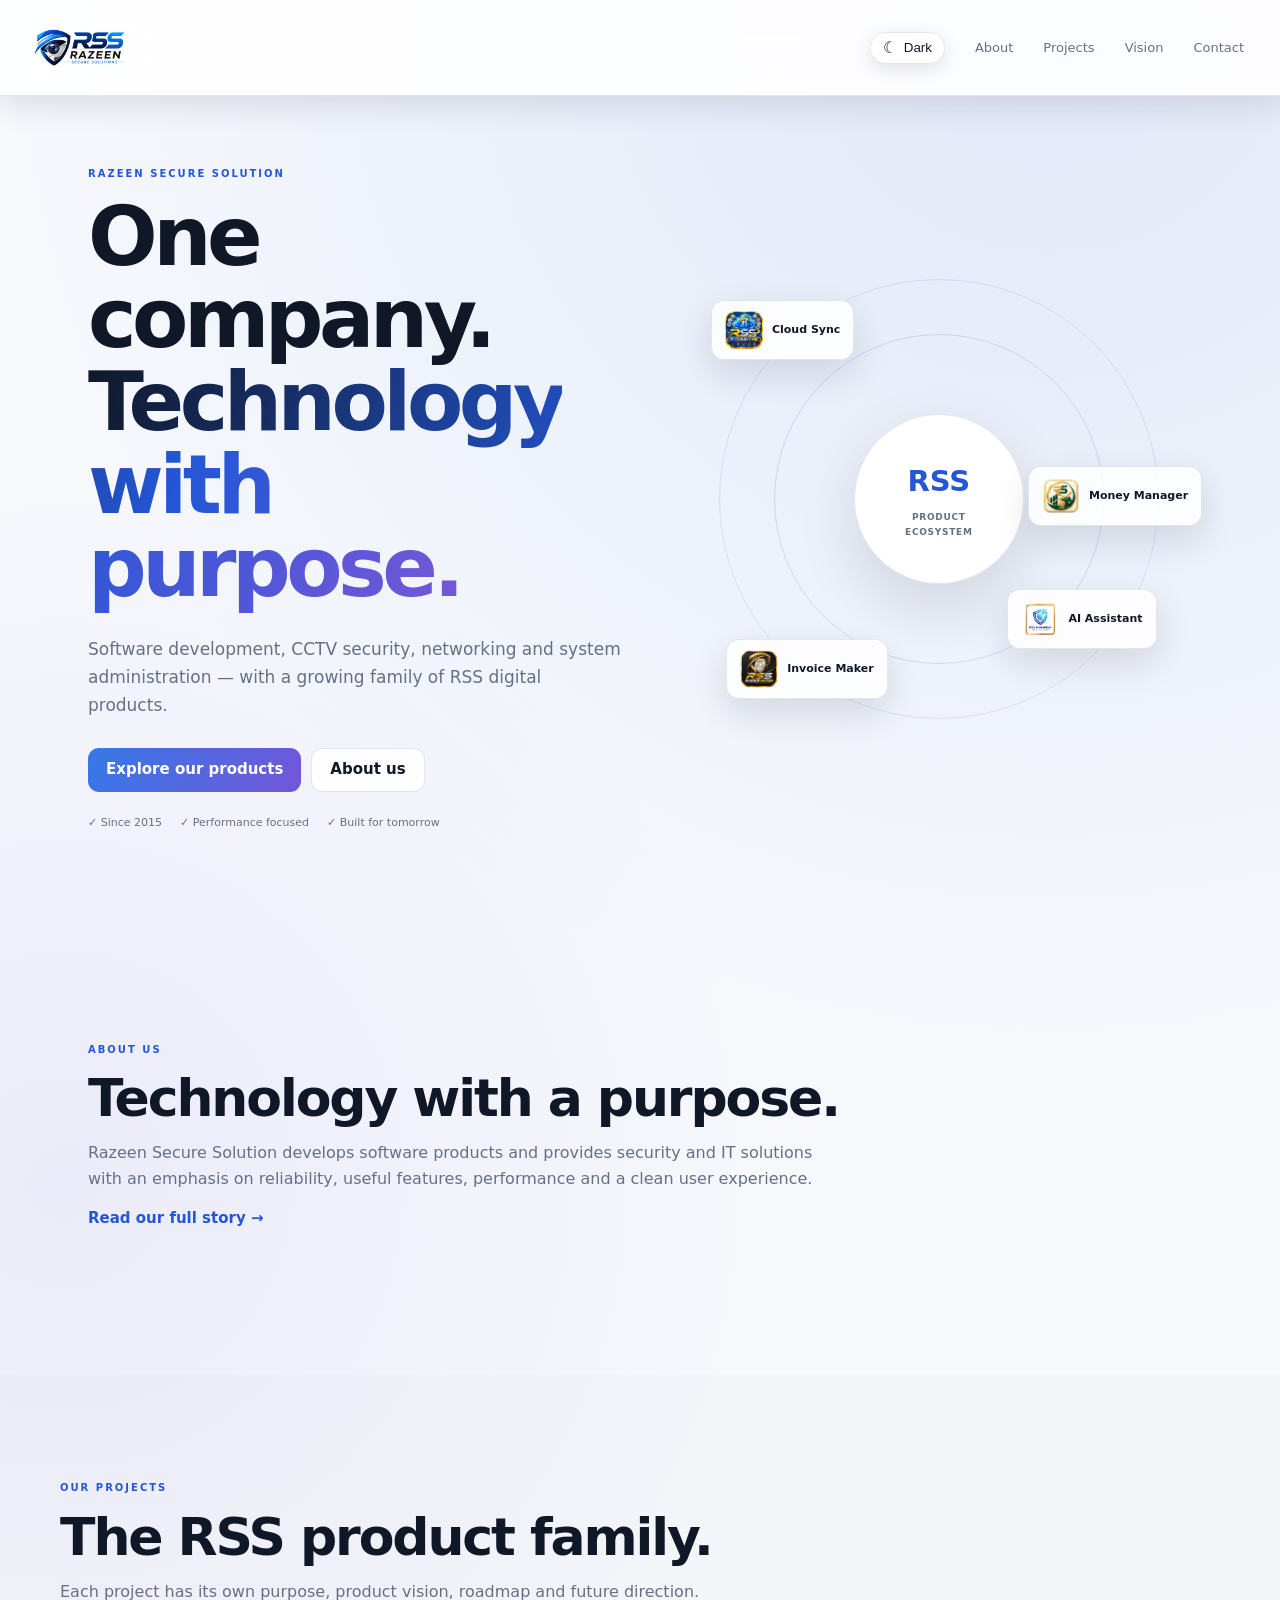
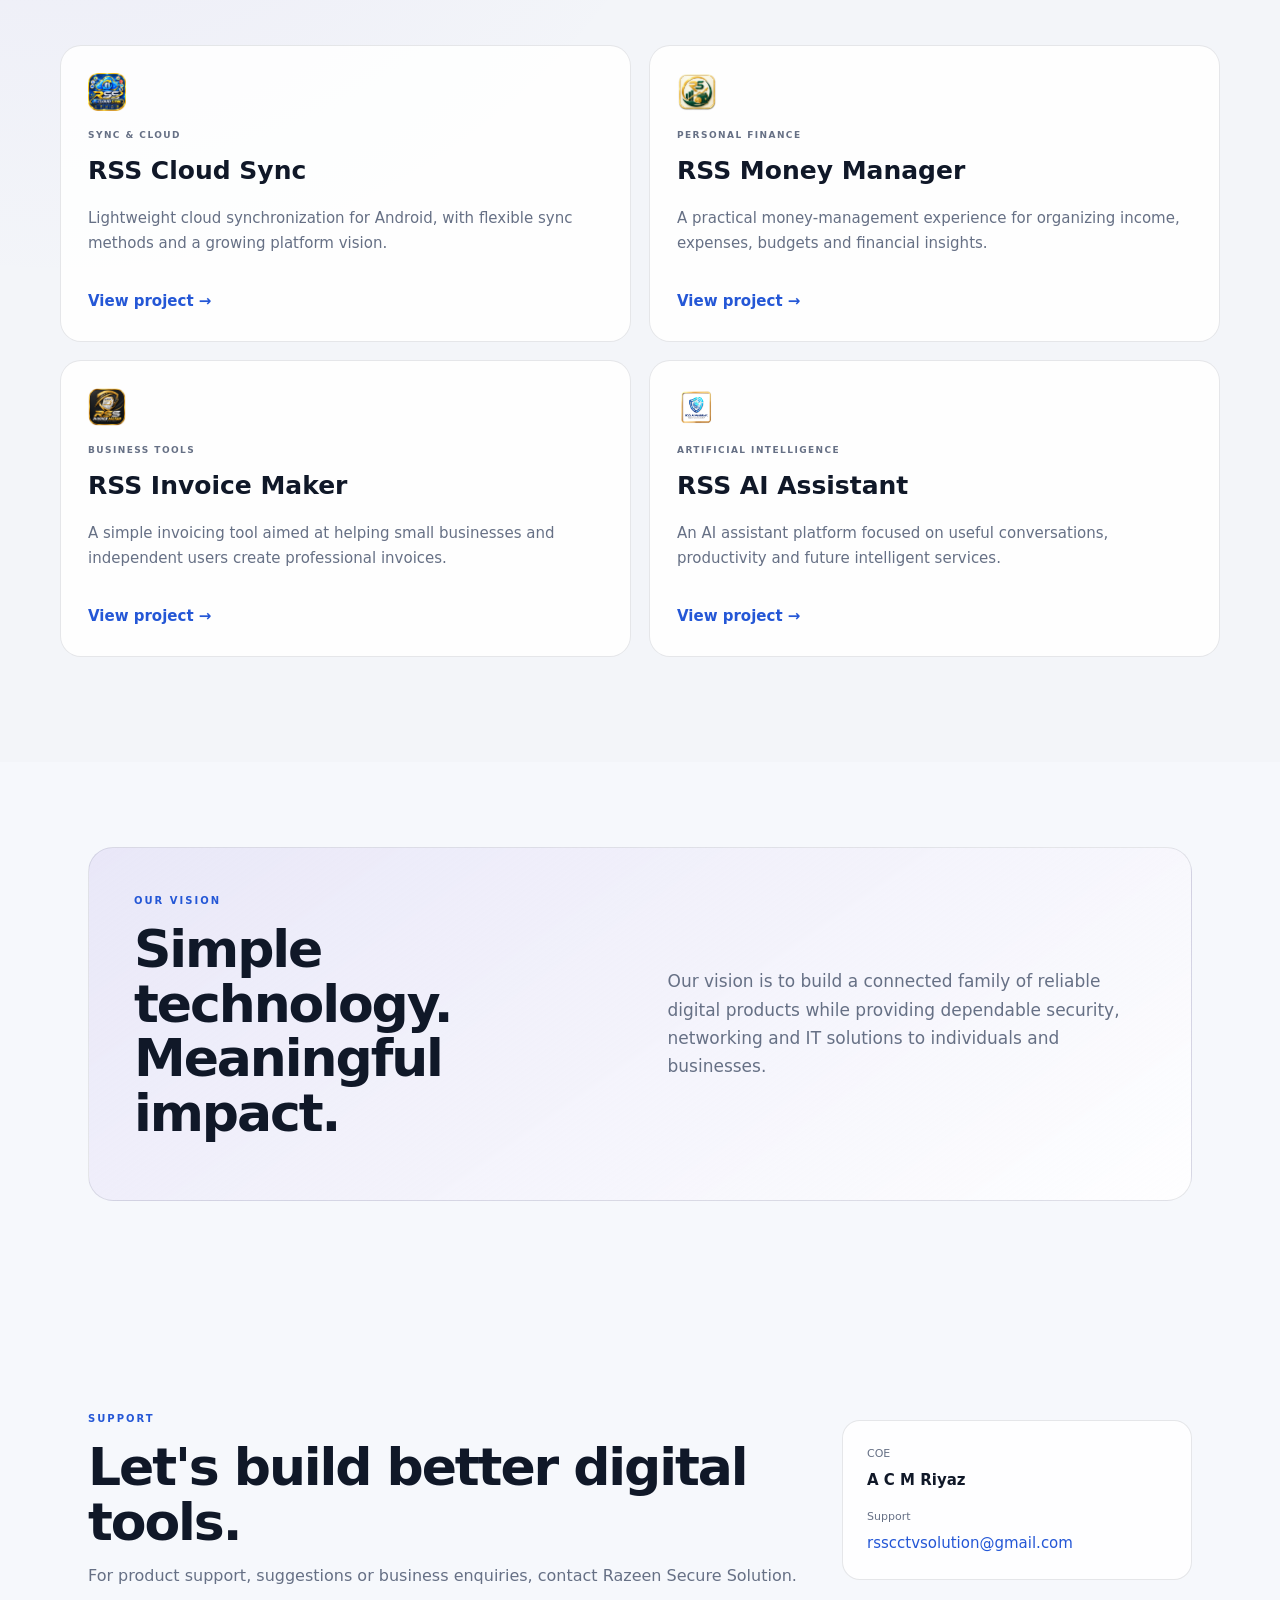
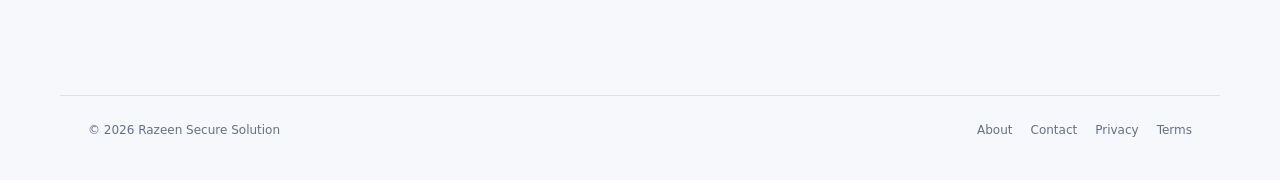
==== commit 2bd668af: "Update company website navigation and branding" ====
--- a/website/index.html
+++ b/website/index.html
@@ -1 +1 @@
-<!doctype html><html lang="en"><head><meta charset="utf-8"><meta name="viewport" content="width=device-width,initial-scale=1"><meta name="theme-color" content="#f5f7fb"><meta name="description" content="Razeen Secure Solution — digital products for cloud sync, finance, invoicing and AI assistance."><title>Razeen Secure Solution — Digital Products</title><link rel="stylesheet" href="styles.css"></head><body><header class="site-header"><a class="brand" href="index.html"><img class="brand-logo" src="assets/logos/razeen-secure-solution-logo.png" alt="Razeen Secure Solution logo"></a><div class="header-actions"><button class="appearance-toggle" type="button" aria-label="Switch to dark mode" title="Switch appearance"><span class="appearance-icon">☾</span><span class="appearance-label">Dark</span></button><button class="menu-btn" aria-label="Open menu" aria-expanded="false">☰</button></div><nav class="nav"><a href="#about">About</a><a href="#projects">Projects</a><a href="#vision">Vision</a><a href="#support">Support</a></nav></header><main><section class="hero section"><div class="hero-copy"><div class="eyebrow">RAZEEN SECURE SOLUTION</div><h1>One company.<br><span>Four digital products.</span></h1><p>Focused software for cloud data, personal finance, invoicing and intelligent assistance — designed to be useful, reliable and easy to use.</p><div class="hero-actions"><a class="btn btn-primary" href="#projects">Explore our products</a><a class="btn btn-ghost" href="#vision">Our vision</a></div><div class="trust-row"><span>✓ Practical products</span><span>✓ Performance focused</span><span>✓ Built for tomorrow</span></div></div><div class="ecosystem" aria-label="RSS product ecosystem"><div class="ecosystem-ring ring-one"></div><div class="ecosystem-ring ring-two"></div><div class="ecosystem-core"><span class="core-mark">RSS</span><span class="core-caption">PRODUCT<br>ECOSYSTEM</span></div><a class="eco-card eco-cloud" href="cloud-sync.html"><img src="assets/logos/rss-cloud-sync-logo.png" alt="RSS Cloud Sync"><span>Cloud Sync</span></a><a class="eco-card eco-money" href="money-manager.html"><img src="assets/logos/rss-money-manager-logo.png" alt="RSS Money Manager"><span>Money Manager</span></a><a class="eco-card eco-invoice" href="invoice-maker.html"><img src="assets/logos/rss-invoice-maker-logo.png" alt="RSS Invoice Maker"><span>Invoice Maker</span></a><a class="eco-card eco-ai" href="ai-assistant.html"><img src="assets/logos/rss-ai-assistant-logo.png" alt="RSS AI Assistant"><span>AI Assistant</span></a></div></section><section id="about" class="section"><div class="section-heading"><div class="eyebrow">ABOUT US</div><h2>Technology with a purpose.</h2><p>Razeen Secure Solution develops software products with an emphasis on clarity, useful features, performance and a clean user experience. Our product family is built to solve practical problems rather than add unnecessary complexity.</p></div></section><section id="projects" class="section project-section"><div class="section-heading"><div class="eyebrow">OUR PROJECTS</div><h2>The RSS product family.</h2><p>Each project has its own purpose, product vision, roadmap and future direction.</p></div><div class="project-grid"><a class="project-card" href="cloud-sync.html"><img class="project-logo" src="assets/logos/rss-cloud-sync-logo.png" alt="RSS Cloud Sync logo"><label>SYNC &amp; CLOUD</label><h3>RSS Cloud Sync</h3><p>Lightweight cloud synchronization for Android, with flexible sync methods and a growing platform vision.</p><span class="text-link">View project →</span></a><a class="project-card" href="money-manager.html"><img class="project-logo" src="assets/logos/rss-money-manager-logo.png" alt="RSS Money Manager logo"><label>PERSONAL FINANCE</label><h3>RSS Money Manager</h3><p>A practical money-management experience for organizing income, expenses, budgets and financial insights.</p><span class="text-link">View project →</span></a><a class="project-card" href="invoice-maker.html"><img class="project-logo" src="assets/logos/rss-invoice-maker-logo.png" alt="RSS Invoice Maker logo"><label>BUSINESS TOOLS</label><h3>RSS Invoice Maker</h3><p>A simple invoicing tool aimed at helping small businesses and independent users create professional invoices.</p><span class="text-link">View project →</span></a><a class="project-card" href="ai-assistant.html"><img class="project-logo" src="assets/logos/rss-ai-assistant-logo.png" alt="RSS AI Assistant logo"><label>ARTIFICIAL INTELLIGENCE</label><h3>RSS AI Assistant</h3><p>An AI assistant platform focused on useful conversations, productivity and future intelligent services.</p><span class="text-link">View project →</span></a></div></section><section id="vision" class="section vision"><div class="vision-card"><div><div class="eyebrow">OUR VISION</div><h2>Simple technology.<br>Meaningful impact.</h2></div><p>Our vision is to build a connected family of reliable digital products that help individuals and businesses manage information, money, documents, cloud data and intelligent workflows with confidence.</p></div></section><section id="support" class="section support"><div><div class="eyebrow">SUPPORT</div><h2>Let's build better digital tools.</h2><p>For product support, suggestions or business enquiries, contact Razeen Secure Solution.</p></div><div class="support-card"><span>Developer</span><strong>Razeen Secure Solution</strong><span>Support</span><a href="mailto:rsscctvsolution@gmail.com">rsscctvsolution@gmail.com</a></div></section></main><footer class="footer"><div>© <span id="year"></span> Razeen Secure Solution</div><div><a href="privacy.html">Privacy</a><a href="terms.html">Terms</a></div></footer><script src="script.js"></script></body></html>+<!doctype html><html lang="en"><head><meta charset="utf-8"><meta name="viewport" content="width=device-width,initial-scale=1"><meta name="theme-color" content="#f5f7fb"><meta name="description" content="Razeen Secure Solution — software, CCTV, networking and system administration solutions."><title>Razeen Secure Solution — Technology & Security Solutions</title><link rel="stylesheet" href="styles.css"></head><body><header class="site-header"><a class="brand" href="index.html"><img class="brand-logo" src="assets/logos/razeen-secure-solution-logo.png" alt="Razeen Secure Solution logo"></a><div class="header-actions"><button class="appearance-toggle" type="button" aria-label="Switch to dark mode" title="Switch appearance"><span class="appearance-icon">☾</span><span class="appearance-label">Dark</span></button><button class="menu-btn" aria-label="Open menu" aria-expanded="false">☰</button></div><nav class="nav"><a href="about.html">About</a><a href="#projects">Projects</a><a href="#vision">Vision</a><a href="contact.html">Contact</a></nav></header><main><section class="hero section"><div class="hero-copy"><div class="eyebrow">RAZEEN SECURE SOLUTION</div><h1>One company.<br><span>Technology with purpose.</span></h1><p>Software development, CCTV security, networking and system administration — with a growing family of RSS digital products.</p><div class="hero-actions"><a class="btn btn-primary" href="#projects">Explore our products</a><a class="btn btn-ghost" href="about.html">About us</a></div><div class="trust-row"><span>✓ Since 2015</span><span>✓ Performance focused</span><span>✓ Built for tomorrow</span></div></div><div class="ecosystem" aria-label="RSS product ecosystem"><div class="ecosystem-ring ring-one"></div><div class="ecosystem-ring ring-two"></div><div class="ecosystem-core"><span class="core-mark">RSS</span><span class="core-caption">PRODUCT<br>ECOSYSTEM</span></div><a class="eco-card eco-cloud" href="cloud-sync.html"><img src="assets/logos/rss-cloud-sync-logo.png" alt="RSS Cloud Sync"><span>Cloud Sync</span></a><a class="eco-card eco-money" href="money-manager.html"><img src="assets/logos/rss-money-manager-logo.png" alt="RSS Money Manager"><span>Money Manager</span></a><a class="eco-card eco-invoice" href="invoice-maker.html"><img src="assets/logos/rss-invoice-maker-logo.png" alt="RSS Invoice Maker"><span>Invoice Maker</span></a><a class="eco-card eco-ai" href="ai-assistant.html"><img src="assets/logos/rss-ai-assistant-logo.png" alt="RSS AI Assistant"><span>AI Assistant</span></a></div></section><section id="about" class="section"><div class="section-heading"><div class="eyebrow">ABOUT US</div><h2>Technology with a purpose.</h2><p>Razeen Secure Solution develops software products and provides security and IT solutions with an emphasis on reliability, useful features, performance and a clean user experience.</p><a class="text-link" href="about.html">Read our full story →</a></div></section><section id="projects" class="section project-section"><div class="section-heading"><div class="eyebrow">OUR PROJECTS</div><h2>The RSS product family.</h2><p>Each project has its own purpose, product vision, roadmap and future direction.</p></div><div class="project-grid"><a class="project-card" href="cloud-sync.html"><img class="project-logo" src="assets/logos/rss-cloud-sync-logo.png" alt="RSS Cloud Sync logo"><label>SYNC &amp; CLOUD</label><h3>RSS Cloud Sync</h3><p>Lightweight cloud synchronization for Android, with flexible sync methods and a growing platform vision.</p><span class="text-link">View project →</span></a><a class="project-card" href="money-manager.html"><img class="project-logo" src="assets/logos/rss-money-manager-logo.png" alt="RSS Money Manager logo"><label>PERSONAL FINANCE</label><h3>RSS Money Manager</h3><p>A practical money-management experience for organizing income, expenses, budgets and financial insights.</p><span class="text-link">View project →</span></a><a class="project-card" href="invoice-maker.html"><img class="project-logo" src="assets/logos/rss-invoice-maker-logo.png" alt="RSS Invoice Maker logo"><label>BUSINESS TOOLS</label><h3>RSS Invoice Maker</h3><p>A simple invoicing tool aimed at helping small businesses and independent users create professional invoices.</p><span class="text-link">View project →</span></a><a class="project-card" href="ai-assistant.html"><img class="project-logo" src="assets/logos/rss-ai-assistant-logo.png" alt="RSS AI Assistant logo"><label>ARTIFICIAL INTELLIGENCE</label><h3>RSS AI Assistant</h3><p>An AI assistant platform focused on useful conversations, productivity and future intelligent services.</p><span class="text-link">View project →</span></a></div></section><section id="vision" class="section vision"><div class="vision-card"><div><div class="eyebrow">OUR VISION</div><h2>Simple technology.<br>Meaningful impact.</h2></div><p>Our vision is to build a connected family of reliable digital products while providing dependable security, networking and IT solutions to individuals and businesses.</p></div></section><section id="support" class="section support"><div><div class="eyebrow">SUPPORT</div><h2>Let's build better digital tools.</h2><p>For product support, suggestions or business enquiries, contact Razeen Secure Solution.</p></div><div class="support-card"><span>COE</span><strong>A C M Riyaz</strong><span>Support</span><a href="mailto:rsscctvsolution@gmail.com">rsscctvsolution@gmail.com</a></div></section></main><footer class="footer"><div>© <span id="year"></span> Razeen Secure Solution</div><div><a href="about.html">About</a><a href="contact.html">Contact</a><a href="privacy.html">Privacy</a><a href="terms.html">Terms</a></div></footer><script src="script.js"></script></body></html>
--- a/website/styles.css
+++ b/website/styles.css
@@ -1 +1 @@
-:root{--bg:#030712;--panel:rgba(12,20,35,.86);--text:#f8fafc;--muted:#94a3b8;--line:rgba(255,255,255,.11);--accent:#38bdf8;--accent2:#a78bfa;--max:1160px}*{box-sizing:border-box}html{scroll-behavior:smooth}body{margin:0;background:radial-gradient(circle at 82% 0,rgba(56,189,248,.13),transparent 30%),radial-gradient(circle at 5% 35%,rgba(167,139,250,.11),transparent 28%),var(--bg);color:var(--text);font:15px/1.65 Inter,ui-sans-serif,system-ui,-apple-system,BlinkMacSystemFont,"Segoe UI",sans-serif;overflow-x:hidden}a{color:inherit;text-decoration:none}.site-header{position:sticky;top:0;z-index:100;width:100%;height:96px;display:flex;align-items:center;justify-content:space-between;padding:8px max(24px,calc((100vw - 1240px)/2));background:rgba(3,7,18,.82);backdrop-filter:blur(22px) saturate(140%);-webkit-backdrop-filter:blur(22px) saturate(140%);border-bottom:1px solid rgba(255,255,255,.09);box-shadow:0 8px 30px rgba(0,0,0,.22)}.brand{display:flex;align-items:center;height:82px;min-width:0}.brand-logo{display:block!important;width:auto!important;height:auto!important;max-width:360px!important;max-height:76px!important;object-fit:contain!important;object-position:left center;animation:logoIn .7s ease both}.nav{display:flex;align-items:center;gap:6px;color:#aebbd0;font-size:13px}.nav a{padding:9px 12px;border-radius:9px;transition:color .2s,background .2s,transform .2s}.nav a:hover{color:#fff;background:rgba(255,255,255,.07);transform:translateY(-1px)}.menu-btn{display:none;background:rgba(255,255,255,.06);border:1px solid var(--line);color:#fff;width:38px;height:38px;border-radius:10px;font-size:19px}.nav.open{display:flex}.section{max-width:var(--max);margin:auto;padding:105px 28px}.hero,.project-hero{min-height:700px;display:grid;grid-template-columns:1.03fr .97fr;align-items:center;gap:60px;padding-top:70px}.hero>div:first-child,.project-copy{animation:heroText .9s cubic-bezier(.2,.8,.2,1) .1s both}.project-hero{min-height:620px}.project-hero-logo{width:auto;height:58px;max-width:220px;object-fit:contain;object-position:left center;margin:0 0 25px;animation:productLogoIn .8s ease both}.eyebrow{font-size:10px;font-weight:800;letter-spacing:.2em;color:var(--accent);margin-bottom:13px}.hero h1,.project-hero h1{font-size:clamp(48px,7vw,82px);line-height:1.01;letter-spacing:-.055em;margin:0 0 25px}.project-hero h1{font-size:clamp(44px,6vw,70px)}.hero h1 span,.project-hero h1 span{background:linear-gradient(110deg,#fff,#7dd3fc 55%,#c4b5fd);-webkit-background-clip:text;background-clip:text;color:transparent}.hero p,.project-hero p{max-width:580px;font-size:17px;color:var(--muted);margin:0 0 29px}.hero-actions{display:flex;gap:10px;flex-wrap:wrap}.btn{display:inline-flex;justify-content:center;align-items:center;min-height:44px;padding:0 18px;border-radius:11px;border:1px solid var(--line);font-weight:750;transition:transform .25s,box-shadow .25s,filter .25s}.btn:hover{transform:translateY(-2px);box-shadow:0 12px 28px rgba(0,0,0,.28);filter:brightness(1.06)}.btn-primary{background:linear-gradient(120deg,#0ea5e9,#8b5cf6);color:#fff;border:0}.btn-ghost{background:rgba(255,255,255,.045)}.trust-row{display:flex;gap:18px;flex-wrap:wrap;color:#8294ab;font-size:11px;margin-top:22px}.ecosystem{min-height:470px;position:relative;display:grid;place-items:center;animation:heroArtIn 1s cubic-bezier(.2,.8,.2,1) .15s both}.ecosystem-ring{position:absolute;border:1px solid rgba(56,189,248,.16);border-radius:50%;animation:ringSpin 18s linear infinite}.ring-one{width:330px;height:330px}.ring-two{width:440px;height:440px;border-color:rgba(167,139,250,.14);animation-duration:28s;animation-direction:reverse}.ecosystem-core{width:170px;height:170px;border-radius:50%;display:flex;flex-direction:column;align-items:center;justify-content:center;text-align:center;background:linear-gradient(145deg,#111c31,#08111f);border:1px solid rgba(255,255,255,.12);box-shadow:0 24px 60px rgba(0,0,0,.42),0 0 60px rgba(56,189,248,.09);z-index:2;animation:coreFloat 5s ease-in-out infinite}.core-mark{font-weight:900;font-size:29px;letter-spacing:.05em;color:#7dd3fc}.core-caption{font-weight:800;letter-spacing:.08em;font-size:9px;color:#8494aa;margin-top:4px}.eco-card{position:absolute;z-index:3;display:flex;align-items:center;gap:9px;padding:10px 13px;border:1px solid rgba(255,255,255,.11);border-radius:13px;background:rgba(12,20,35,.88);backdrop-filter:blur(12px);box-shadow:0 14px 35px rgba(0,0,0,.28);font-size:11px;font-weight:750;transition:transform .3s,border-color .3s,background .3s}.eco-card img{width:38px;height:38px;object-fit:contain}.eco-card:hover{transform:translateY(-5px) scale(1.025);border-color:rgba(56,189,248,.30);background:#101b2d}.eco-cloud{top:36px;left:5%}.eco-money{top:43%;right:-2%}.eco-invoice{bottom:35px;left:8%}.eco-ai{bottom:18%;right:7%}.project-visual{min-height:400px;position:relative;display:grid;place-items:center;animation:heroArtIn 1s cubic-bezier(.2,.8,.2,1) .15s both}.visual-orbit{position:absolute;width:340px;height:340px;border:1px solid rgba(56,189,248,.14);border-radius:50%;animation:ringSpin 20s linear infinite}.visual-orbit:after{content:"";position:absolute;width:8px;height:8px;border-radius:50%;background:#38bdf8;top:-4px;left:50%;box-shadow:0 0 20px rgba(56,189,248,.35)}.visual-panel{width:min(390px,88%);padding:34px;border:1px solid rgba(255,255,255,.10);border-radius:24px;background:linear-gradient(145deg,#111c31,#08111f);box-shadow:0 28px 70px rgba(0,0,0,.34);text-align:center;z-index:2;animation:cardFloat 6s ease-in-out infinite}.visual-panel span{font-size:9px;letter-spacing:.2em;color:var(--accent);font-weight:800}.visual-panel strong{display:block;font-size:25px;margin:14px 0 8px}.visual-panel small{color:#8997aa}.section-heading{max-width:760px;margin-bottom:40px}.section-heading h2,.vision-card h2,.support h2{font-size:clamp(32px,5vw,52px);line-height:1.05;letter-spacing:-.04em;margin:0 0 14px}.section-heading p,.support p{color:var(--muted);margin:0;font-size:16px}.project-section{max-width:none;background:rgba(255,255,255,.014)}.project-section>.section-heading,.project-grid{max-width:var(--max);margin-left:auto;margin-right:auto}.project-grid{display:grid;grid-template-columns:repeat(2,1fr);gap:18px}.project-card{display:block;padding:27px;border:1px solid var(--line);border-radius:21px;background:rgba(255,255,255,.035);transition:transform .35s cubic-bezier(.2,.8,.2,1),border-color .35s,background .35s,box-shadow .35s}.project-card:hover{transform:translateY(-6px);border-color:rgba(56,189,248,.28);background:rgba(255,255,255,.055);box-shadow:0 20px 45px rgba(0,0,0,.28)}.project-logo{width:auto;height:38px;max-width:125px;object-fit:contain;object-position:left center;display:block;margin-bottom:17px;transition:transform .3s}.project-card:hover .project-logo{transform:scale(1.035)}.project-card label{display:block;font-size:9px;letter-spacing:.16em;font-weight:800;color:#879bb4}.project-card h3{font-size:25px;margin:7px 0}.project-card p{color:var(--muted);min-height:55px}.text-link{display:inline-block;margin-top:13px;color:var(--accent);font-weight:750;transition:transform .2s}.project-card:hover .text-link{transform:translateX(3px)}.vision{padding-top:85px}.vision-card{display:grid;grid-template-columns:1fr 1fr;gap:55px;padding:45px;border:1px solid var(--line);border-radius:25px;background:linear-gradient(145deg,rgba(114,86,216,.13),rgba(255,255,255,.025));position:relative;overflow:hidden}.vision-card p{color:#b9c8d8;font-size:17px;margin:0;align-self:center}.support{display:grid;grid-template-columns:1fr 350px;gap:40px;align-items:center}.support-card{display:grid;gap:5px;padding:24px;border:1px solid var(--line);border-radius:18px;background:var(--panel)}.support-card span{color:#8092a9;font-size:11px}.support-card strong{margin-bottom:10px}.support-card a{color:var(--accent)}.footer{max-width:var(--max);margin:auto;padding:25px 28px 40px;border-top:1px solid var(--line);display:flex;justify-content:space-between;gap:20px;color:#71849c;font-size:12px}.footer a{margin-left:18px}@keyframes logoIn{from{opacity:0;transform:translateX(-8px)}to{opacity:1;transform:none}}@keyframes productLogoIn{from{opacity:0;transform:translateY(12px) scale(.94)}to{opacity:1;transform:none}}@keyframes heroText{from{opacity:0;transform:translateY(25px)}to{opacity:1;transform:none}}@keyframes heroArtIn{from{opacity:0;transform:translateX(22px) scale(.97)}to{opacity:1;transform:none}}@keyframes ringSpin{to{transform:rotate(360deg)}}@keyframes coreFloat{0%,100%{transform:translateY(0)}50%{transform:translateY(-7px)}}@keyframes cardFloat{0%,100%{transform:rotate(1deg) translateY(0)}50%{transform:rotate(-.4deg) translateY(-7px)}}@media(max-width:800px){.site-header{height:82px;padding:6px 15px}.brand{height:70px}.brand-logo{max-width:290px!important;max-height:64px!important}.menu-btn{display:block}.nav{display:none;position:absolute;top:85px;left:12px;right:12px;padding:8px;flex-direction:column;align-items:stretch;background:rgba(8,15,29,.97);backdrop-filter:blur(20px);border:1px solid var(--line);border-radius:13px;box-shadow:0 18px 40px rgba(0,0,0,.38)}.nav a{padding:11px 12px}.section{padding:75px 20px}.hero,.project-hero{grid-template-columns:1fr;min-height:auto;padding-top:60px}.ecosystem{min-height:430px;margin-top:15px}.ring-two{width:360px;height:360px}.ring-one{width:270px;height:270px}.eco-card{padding:8px 10px}.eco-card img{width:32px;height:32px}.eco-cloud{top:15px;left:0}.eco-money{right:0;top:40%}.eco-invoice{bottom:18px;left:0}.eco-ai{bottom:15%;right:0}.project-visual{min-height:350px}.project-hero-logo{height:50px;max-width:190px}.hero h1{font-size:54px}.project-hero h1{font-size:48px}.project-logo{height:36px;max-width:118px}.footer{margin:0 20px;padding-left:0;padding-right:0;flex-direction:column}}@media(prefers-reduced-motion:reduce){html{scroll-behavior:auto}*,*::before,*::after{animation-duration:.01ms!important;animation-iteration-count:1!important;transition-duration:.01ms!important}}+:root{--bg:#f6f8fc;--panel:#fff;--text:#101828;--muted:#667085;--line:rgba(16,24,40,.10);--accent:#2457d6;--accent2:#7657d8;--header:rgba(255,255,255,.9);--card:rgba(255,255,255,.86);--shadow:rgba(16,24,40,.12);--orbit:rgba(36,87,214,.16)}:root[data-theme=dark]{--bg:#030712;--panel:#0c1423;--text:#f8fafc;--muted:#94a3b8;--line:rgba(255,255,255,.11);--accent:#38bdf8;--accent2:#a78bfa;--header:rgba(3,7,18,.88);--card:rgba(12,20,35,.9);--shadow:rgba(0,0,0,.35);--orbit:rgba(56,189,248,.16)}*{box-sizing:border-box}html{scroll-behavior:smooth}body{margin:0;background:radial-gradient(circle at 82% 0,rgba(36,87,214,.10),transparent 30%),radial-gradient(circle at 5% 35%,rgba(118,87,216,.08),transparent 28%),var(--bg);color:var(--text);font:15px/1.65 Inter,ui-sans-serif,system-ui,-apple-system,BlinkMacSystemFont,"Segoe UI",sans-serif;overflow-x:hidden;transition:background .3s,color .3s}a{color:inherit;text-decoration:none}.site-header{position:sticky;top:0;z-index:100;width:100%;height:96px;display:flex;align-items:center;justify-content:space-between;padding:8px max(24px,calc((100vw - 1240px)/2));background:var(--header);backdrop-filter:blur(22px) saturate(140%);-webkit-backdrop-filter:blur(22px) saturate(140%);border-bottom:1px solid var(--line);box-shadow:0 8px 30px var(--shadow)}.brand{display:flex;align-items:center;height:82px;min-width:0}.brand-logo{display:block!important;width:auto!important;height:auto!important;max-width:360px!important;max-height:76px!important;object-fit:contain!important;object-position:left center}.header-actions{display:flex;align-items:center;gap:10px;margin-left:auto;margin-right:18px}.appearance-toggle{display:inline-flex;align-items:center;gap:7px;border:1px solid var(--line);background:var(--card);color:var(--text);border-radius:999px;padding:7px 12px;font:700 12px inherit;cursor:pointer;box-shadow:0 5px 18px var(--shadow);transition:transform .2s,background .3s}.appearance-toggle:hover{transform:translateY(-1px)}.appearance-icon{font-size:16px;line-height:1}.nav{display:flex;align-items:center;gap:6px;color:var(--muted);font-size:13px}.nav a{padding:9px 12px;border-radius:9px;transition:color .2s,background .2s,transform .2s}.nav a:hover{color:var(--text);background:rgba(127,127,127,.09);transform:translateY(-1px)}.menu-btn{display:none;background:rgba(127,127,127,.06);border:1px solid var(--line);color:var(--text);width:38px;height:38px;border-radius:10px;font-size:19px}.nav.open{display:flex}.section{max-width:1160px;margin:auto;padding:105px 28px}.hero,.project-hero{min-height:700px;display:grid;grid-template-columns:1.03fr .97fr;align-items:center;gap:60px;padding-top:70px}.hero>div:first-child,.project-copy{animation:heroText .9s cubic-bezier(.2,.8,.2,1) .1s both}.project-hero{min-height:620px}.project-hero-logo{width:auto;height:58px;max-width:220px;object-fit:contain;object-position:left center;margin:0 0 25px}.eyebrow{font-size:10px;font-weight:800;letter-spacing:.2em;color:var(--accent);margin-bottom:13px}.hero h1,.project-hero h1{font-size:clamp(48px,7vw,82px);line-height:1.01;letter-spacing:-.055em;margin:0 0 25px}.project-hero h1{font-size:clamp(44px,6vw,70px)}.hero h1 span,.project-hero h1 span{background:linear-gradient(110deg,var(--text),var(--accent) 55%,var(--accent2));-webkit-background-clip:text;background-clip:text;color:transparent}.hero p,.project-hero p{max-width:580px;font-size:17px;color:var(--muted);margin:0 0 29px}.hero-actions{display:flex;gap:10px;flex-wrap:wrap}.btn{display:inline-flex;justify-content:center;align-items:center;min-height:44px;padding:0 18px;border-radius:11px;border:1px solid var(--line);font-weight:750;transition:transform .25s,box-shadow .25s}.btn:hover{transform:translateY(-2px);box-shadow:0 12px 28px var(--shadow)}.btn-primary{background:linear-gradient(120deg,#3679e8,#7256d8);color:#fff;border:0}.btn-ghost{background:var(--card)}.trust-row{display:flex;gap:18px;flex-wrap:wrap;color:var(--muted);font-size:11px;margin-top:22px}.ecosystem{min-height:470px;position:relative;display:grid;place-items:center;animation:heroArtIn 1s cubic-bezier(.2,.8,.2,1) .15s both}.ecosystem-ring{position:absolute;border:1px solid var(--orbit);border-radius:50%;animation:ringSpin 18s linear infinite}.ring-one{width:330px;height:330px}.ring-two{width:440px;height:440px;border-color:rgba(118,87,216,.14);animation-duration:28s;animation-direction:reverse}.ecosystem-core{width:170px;height:170px;border-radius:50%;display:flex;flex-direction:column;align-items:center;justify-content:center;text-align:center;background:var(--panel);border:1px solid var(--line);box-shadow:0 24px 60px var(--shadow);z-index:2;animation:coreFloat 5s ease-in-out infinite}.core-mark{font-weight:900;font-size:29px;color:var(--accent)}.core-caption{font-weight:800;letter-spacing:.08em;font-size:9px;color:var(--muted);margin-top:4px}.eco-card{position:absolute;z-index:3;display:flex;align-items:center;gap:9px;padding:10px 13px;border:1px solid var(--line);border-radius:13px;background:var(--card);backdrop-filter:blur(12px);box-shadow:0 14px 35px var(--shadow);font-size:11px;font-weight:750;transition:transform .3s,border-color .3s}.eco-card img{width:38px;height:38px;object-fit:contain}.eco-card:hover{transform:translateY(-5px) scale(1.025);border-color:var(--accent)}.eco-cloud{top:36px;left:5%}.eco-money{top:43%;right:-2%}.eco-invoice{bottom:35px;left:8%}.eco-ai{bottom:18%;right:7%}.project-visual{min-height:400px;position:relative;display:grid;place-items:center}.visual-orbit{position:absolute;width:340px;height:340px;border:1px solid var(--orbit);border-radius:50%;animation:ringSpin 20s linear infinite}.visual-panel{width:min(390px,88%);padding:34px;border:1px solid var(--line);border-radius:24px;background:var(--panel);box-shadow:0 28px 70px var(--shadow);text-align:center;z-index:2}.section-heading{max-width:760px;margin-bottom:40px}.section-heading h2,.vision-card h2,.support h2{font-size:clamp(32px,5vw,52px);line-height:1.05;letter-spacing:-.04em;margin:0 0 14px}.section-heading p,.support p{color:var(--muted);margin:0;font-size:16px}.project-section{max-width:none;background:rgba(127,127,127,.025)}.project-section>.section-heading,.project-grid{max-width:1160px;margin-left:auto;margin-right:auto}.project-grid{display:grid;grid-template-columns:repeat(2,1fr);gap:18px}.project-card{display:block;padding:27px;border:1px solid var(--line);border-radius:21px;background:var(--card);transition:transform .35s,border-color .35s,box-shadow .35s}.project-card:hover{transform:translateY(-6px);border-color:var(--accent);box-shadow:0 20px 45px var(--shadow)}.project-logo{width:auto;height:38px;max-width:125px;object-fit:contain;object-position:left center;display:block;margin-bottom:17px}.project-card label{display:block;font-size:9px;letter-spacing:.16em;font-weight:800;color:var(--muted)}.project-card h3{font-size:25px;margin:7px 0}.project-card p{color:var(--muted);min-height:55px}.text-link{display:inline-block;margin-top:13px;color:var(--accent);font-weight:750}.vision{padding-top:85px}.vision-card{display:grid;grid-template-columns:1fr 1fr;gap:55px;padding:45px;border:1px solid var(--line);border-radius:25px;background:linear-gradient(145deg,rgba(118,87,216,.10),var(--card));overflow:hidden}.vision-card p{color:var(--muted);font-size:17px;margin:0;align-self:center}.support{display:grid;grid-template-columns:1fr 350px;gap:40px;align-items:center}.support-card{display:grid;gap:5px;padding:24px;border:1px solid var(--line);border-radius:18px;background:var(--card)}.support-card span{color:var(--muted);font-size:11px}.support-card strong{margin-bottom:10px}.support-card a{color:var(--accent)}.footer{max-width:1160px;margin:auto;padding:25px 28px 40px;border-top:1px solid var(--line);display:flex;justify-content:space-between;gap:20px;color:var(--muted);font-size:12px}.footer a{margin-left:18px}@keyframes logoIn{from{opacity:0;transform:translateX(-8px)}to{opacity:1;transform:none}}@keyframes heroText{from{opacity:0;transform:translateY(25px)}to{opacity:1;transform:none}}@keyframes heroArtIn{from{opacity:0;transform:translateX(22px)}to{opacity:1;transform:none}}@keyframes ringSpin{to{transform:rotate(360deg)}}@keyframes coreFloat{0%,100%{transform:translateY(0)}50%{transform:translateY(-7px)}}@media(max-width:800px){.site-header{height:82px;padding:6px 15px}.brand{height:70px}.brand-logo{max-width:290px!important;max-height:64px!important}.header-actions{margin-right:7px}.appearance-label{display:none}.menu-btn{display:block}.nav{display:none;position:absolute;top:85px;left:12px;right:12px;padding:8px;flex-direction:column;align-items:stretch;background:var(--panel);backdrop-filter:blur(20px);border:1px solid var(--line);border-radius:13px;box-shadow:0 18px 40px var(--shadow)}.nav a{padding:11px 12px}.section{padding:75px 20px}.hero,.project-hero{grid-template-columns:1fr;min-height:auto;padding-top:60px}.ecosystem{min-height:430px;margin-top:15px}.ring-two{width:360px;height:360px}.ring-one{width:270px;height:270px}.eco-card{padding:8px 10px}.eco-card img{width:32px;height:32px}.eco-cloud{top:15px;left:0}.eco-money{right:0;top:40%}.eco-invoice{bottom:18px;left:0}.eco-ai{bottom:15%;right:0}.project-visual{min-height:350px}.project-hero-logo{height:50px;max-width:190px}.hero h1{font-size:54px}.project-hero h1{font-size:48px}.project-logo{height:36px;max-width:118px}.footer{margin:0 20px;padding-left:0;padding-right:0;flex-direction:column}}@media(prefers-reduced-motion:reduce){html{scroll-behavior:auto}*,*::before,*::after{animation-duration:.01ms!important;animation-iteration-count:1!important;transition-duration:.01ms!important}}
